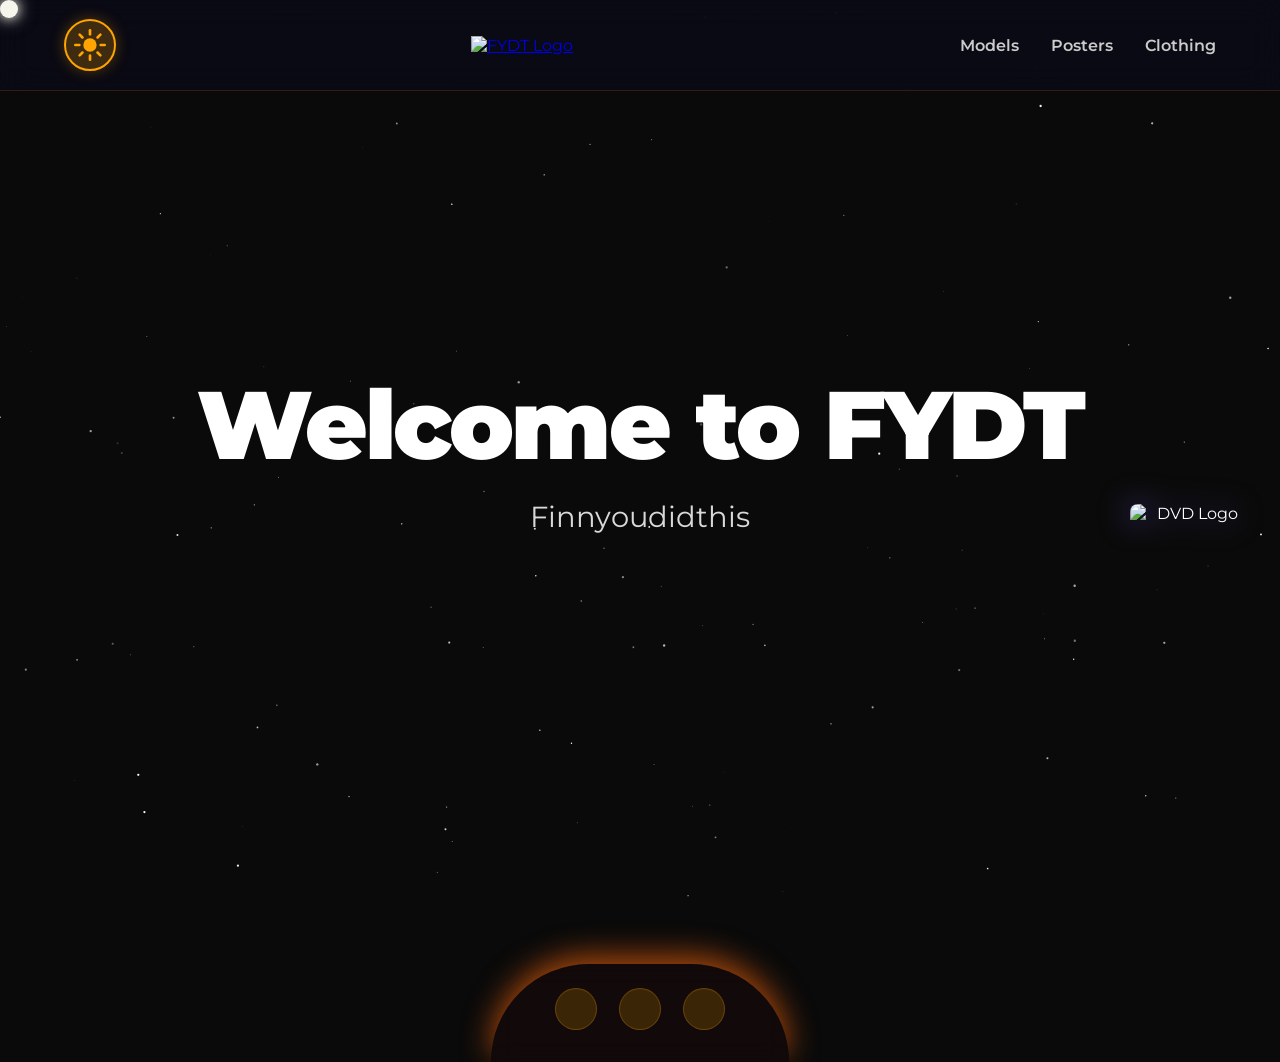
==== Index.html @ c2b7320d "Email added" ====
<!DOCTYPE html>
<html lang="en">
<head>
<meta charset="UTF-8">
<link rel="icon" type="image/png" href="images/FYDT/Favicon.png">
<meta name="viewport" content="width=device-width, initial-scale=1.0">
<title>FYDT Portfolio</title>
<link rel="stylesheet" href="style.css">
</head>
<body>

<!-- CUSTOM CURSOR -->
<div class="cursor"></div>
<div class="clouds">
  <div class="cloud"></div>
  <div class="cloud"></div>
  <div class="cloud"></div>
</div>

<!-- HEADER -->
<header>
  <!-- Mode toggle button (sun/moon SVG) - far left -->
  <div class="mode-toggle" id="modeToggle">
    <!-- Sun SVG (visible when in dark mode) -->
    <svg class="sun-icon" viewBox="0 0 24 24" xmlns="http://www.w3.org/2000/svg">
      <circle cx="12" cy="12" r="5"/>
      <g stroke="#ffa500" stroke-width="2" stroke-linecap="round">
        <line x1="12" y1="1" x2="12" y2="4"/>
        <line x1="12" y1="20" x2="12" y2="23"/>
        <line x1="4.22" y1="4.22" x2="6.34" y2="6.34"/>
        <line x1="17.66" y1="17.66" x2="19.78" y2="19.78"/>
        <line x1="1" y1="12" x2="4" y2="12"/>
        <line x1="20" y1="12" x2="23" y2="12"/>
        <line x1="4.22" y1="19.78" x2="6.34" y2="17.66"/>
        <line x1="17.66" y1="6.34" x2="19.78" y2="4.22"/>
      </g>
    </svg>

    <!-- Moon SVG (visible when in light mode) -->
    <svg class="moon-icon" viewBox="0 0 24 24" xmlns="http://www.w3.org/2000/svg">
      <path d="M21 12.79A9 9 0 1 1 11.21 3 7 7 0 0 0 21 12.79z"/>
    </svg>
  </div>

  <!-- Logo centered -->
  <div class="logo-container">
    <a href="Index.html"><img src="images/FYDT/LOGO.png" class="logo" alt="FYDT Logo"></a>
  </div>

  <nav>
    <a href="models.html">Models</a>
    <a href="posters.html">Posters</a>
    <a href="clothing.html">Clothing</a>
  </nav>

  <div class="hamburger" id="hamburger"><span></span><span></span><span></span></div>
</header>

<!-- HERO SECTION -->
<section class="hero">
  <video autoplay muted loop class="scene active">
    <source src="videos/scene1.mp4" type="video/mp4">
  </video>
  <video autoplay muted loop class="scene">
    <source src="videos/scene2.mp4" type="video/mp4">
  </video>
  <video autoplay muted loop class="scene">
    <source src="videos/scene3.mp4" type="video/mp4">
  </video>

  <canvas id="starCanvas"></canvas>
  <img src="images/FYDT/LOGOO.png" class="dvd-logo" alt="DVD Logo">

  <div class="hero-content">
    <h1 id="heroText">Welcome to FYDT</h1>
    <p id="heroSubtitle">Finnyoudidthis</p>
  </div>
</section>

<!-- FOOTER -->
<footer class="footer">
  <div class="socials">
    <a href="https://www.instagram.com/finnyoudidthis/?hl=en" target="_blank"><i class="ig"></i></a>
    <a href="https://www.tiktok.com/@finnyoudidthis?_r=1&_t=ZS-94pQW3Cpxp7" target="_blank"><i class="tiktok"></i></a>
    <a href="mailto:Fatherfinnn@Gmail.com"><i class="email"></i></a>
  </div>
</footer>

<!-- GLITCH TRANSITION -->
<div class="glitch-transition"></div>

<script src="script.js"></script>

<div class="lightbox" id="lightbox">
  <span class="close">&times;</span>
  <img class="lightbox-img" id="lightboxImg">

  <div class="nav prev">&#10094;</div>
  <div class="nav next">&#10095;</div>
</div>
</body>
</html>
---- style.css ----
/* =========================
  IMPORT FONTS
  Loads Permanent Marker (graffiti-style) and Montserrat (clean sans-serif)
========================= */
@import url('https://fonts.googleapis.com/css2?family=Permanent+Marker&family=Montserrat:wght@300;400;600;900&display=swap');

/* =========================
  RESET + BASE STYLES
  Removes default browser margins/padding and sets global styling
========================= */
* {
  /* Remove default spacing from all elements */
  margin: 0;
  padding: 0;
  /* Use border-box so padding/borders don't add to element size */
  box-sizing: border-box;
}

body {
  /* Dark background color (#0a0a0a = almost pure black) */
  background: #0a0a0a;
  /* Default text color = white */
  color: #fff;
  /* Primary font family with serif fallback */
  font-family: 'Montserrat', sans-serif;
  /* Hide default cursor (custom cursor added via JS) */
  cursor: none;
  /* Smooth transitions when switching between dark/light modes */
  transition: background 0.8s ease, color 0.8s ease;
  /* Prevent horizontal scrollbar from appearing */
  overflow-x: hidden;
  /* Needed for positioning pseudo-elements */
  position: relative;
}

/* Strong grain/noise texture overlay - adds gritty, film-like effect */
body::after {
  /* Required for pseudo-elements to display */
  content: '';
  /* Fixes overlay to viewport so it doesn't scroll */
  position: fixed;
  /* inset: 0 = top/right/bottom/left all 0 (covers entire screen) */
  inset: 0;
  /* SVG data-URI creates fractal noise pattern */
  background: url('data:image/svg+xml;utf8,<svg xmlns="http://www.w3.org/2000/svg" width="300" height="300"><filter id="n"><feTurbulence type="fractalNoise" baseFrequency="1.2" numOctaves="5" /><feColorMatrix type="matrix" values="0 0 0 0 0 0 0 0 0 0 0 0 0 0 0 0 0 0 0.12 0"/></filter><rect width="100%" height="100%" filter="url(%23n)"/></svg>') repeat;
  /* Prevents overlay from blocking clicks on interactive elements */
  pointer-events: none;
  /* 12% opacity so texture is subtle, not overwhelming */
  opacity: 0.12;
  /* Overlay blend mode creates natural grain effect */
  mix-blend-mode: overlay;
  /* Sits on top of everything except custom cursor */
  z-index: 9998;
}

/* Moving clouds - only visible in light mode, animated right to left */
.clouds {
  /* Fixed positioning covers entire viewport */
  position: fixed;
  /* inset: 0 = stretches to fill all edges */
  inset: 0;
  /* Allows elements beneath to be clickable */
  pointer-events: none;
  /* Below stars but above main content */
  z-index: -3;
  /* Hidden by default (dark mode) */
  display: none;
}

/* Show clouds only in light mode */
body.light .clouds {
  display: block;
}

/* Individual cloud styling */
.cloud {
  /* Positioned absolutely within .clouds container */
  position: absolute;
  /* Bright white with high opacity for visibility */
  background: rgba(255, 255, 255, 0.9);
  /* 50% border-radius creates circular shape */
  border-radius: 50%;
  /* Slightly transparent for ethereal effect */
  opacity: 0.75;
  /* Outer glow + inner highlight for 3D fluffy appearance */
  box-shadow: 
   0 0 40px rgba(255,255,255,0.6),        /* soft outer glow */
   inset 0 0 20px rgba(255,255,255,0.4);  /* bright inner highlight */
  /* Animates from right to left infinitely */
  animation: driftRightToLeft linear infinite;
}

/* Pseudo-elements create fluffy, multi-bubble cloud shape */
.cloud::before,
.cloud::after {
  /* Required for pseudo-elements to render */
  content: '';
  /* Positioned relative to parent cloud */
  position: absolute;
  /* Inherits parent's white background */
  background: inherit;
  /* Creates bubble shapes */
  border-radius: 50%;
}

/* Cloud 1 - large, positioned at 10% from top */
.cloud:nth-child(1) {
  width: 260px;
  height: 100px;
  top: 10%;
  /* Starts off-screen to the right */
  right: -300px;
  /* Takes 160 seconds to drift across screen */
  animation-duration: 160s;
}
/* Bubble 1a - creates bumpy left edge */
.cloud:nth-child(1)::before {
  width: 180px;
  height: 80px;
  top: -30px; /* overlaps main cloud */
  left: 40px;
}
/* Bubble 1b - creates bumpy right edge */
.cloud:nth-child(1)::after {
  width: 140px;
  height: 70px;
  top: -20px;
  right: 50px;
}

/* Cloud 2 - largest, positioned at 25% from top */
.cloud:nth-child(2) {
  width: 320px;
  height: 120px;
  top: 25%;
  right: -380px;
  /* 200 second animation */
  animation-duration: 200s;
  /* Starts 50 seconds into animation for staggered effect */
  animation-delay: -50s;
}
/* Bubble 2a */
.cloud:nth-child(2)::before {
  width: 220px;
  height: 90px;
  top: -40px;
  left: 60px;
}
/* Bubble 2b */
.cloud:nth-child(2)::after {
  width: 160px;
  height: 80px;
  top: -25px;
  right: 70px;
}

/* Cloud 3 - smallest, positioned at 42% from top */
.cloud:nth-child(3) {
  width: 220px;
  height: 90px;
  top: 42%;
  right: -280px;
  /* 240 second animation - slowest drift */
  animation-duration: 240s;
  /* Starts 100 seconds in for varied timing */
  animation-delay: -100s;
}
/* Bubble 3a */
.cloud:nth-child(3)::before {
  width: 150px;
  height: 70px;
  top: -30px;
  left: 50px;
}
/* Bubble 3b */
.cloud:nth-child(3)::after {
  width: 120px;
  height: 60px;
  top: -20px;
  right: 40px;
}

/* Animation: clouds drift from right edge to off-screen left */
@keyframes driftRightToLeft {
  /* Starting position - at natural right position */
  0%   { transform: translateX(0); }
  /* Ending position - moved far left (100vw + buffer) */
  100% { transform: translateX(calc(-100vw - 400px)); }
}

/* =========================
  HEADER LAYOUT
  Fixed top bar with toggle (left), logo (center), nav (right)
========================= */
header {
  /* Stays at top when scrolling */
  position: fixed;
  /* Spans full viewport width */
  width: 100%;
  /* Padding: 1.2rem vertical, 5% horizontal of screen */
  padding: 1.2rem 5%;
  /* Flexbox for alignment */
  display: flex;
  /* Spreads children to far edges (toggle left, logo center, nav right) */
  justify-content: space-between;
  /* Vertically centers all items */
  align-items: center;
  /* Semi-transparent dark background */
  background: rgba(10, 10, 30, 0.5);
  /* Blur effect for frosted glass appearance */
  backdrop-filter: blur(16px);
  /* Subtle orange border at bottom */
  border-bottom: 1px solid rgba(255, 165, 0, 0.15);
  /* Above all page content */
  z-index: 1000;
}

/* SVG Sun/Moon Toggle Button - positioned far left */
.mode-toggle {
  /* Square container for circular button */
  width: 52px;
  height: 52px;
  /* Creates perfect circle */
  border-radius: 50%;
  /* Semi-transparent orange background */
  background: rgba(255, 165, 0, 0.22);
  /* Orange border around button */
  border: 2px solid #ffa500;
  /* Pointer cursor indicates clickability */
  cursor: pointer;
  /* Required for absolute positioning of SVG inside */
  position: relative;
  /* Hides SVG overflow when rotating */
  overflow: hidden;
  /* Smooth animation for all property changes */
  transition: all 0.5s ease;
  /* order: -1 places button first (far left) */
  order: -1;
  /* Glowing shadow effect */
  box-shadow: 0 0 15px rgba(255,165,0,0.3);
}

/* Hover state - enlarge and increase glow */
.mode-toggle:hover {
  /* 110% size */
  transform: scale(1.1);
  /* Brighter glow */
  box-shadow: 0 0 25px rgba(255,165,0,0.5);
}

/* SVG icon positioning inside toggle button */
.mode-toggle svg {
  /* Icon size */
  width: 32px;
  height: 32px;
  /* Positioned absolutely over button */
  position: absolute;
  /* Center on button */
  top: 50%;
  left: 50%;
  /* translate to actual center (not top-left) */
  transform: translate(-50%, -50%);
  /* Smooth fade and rotation transitions */
  transition: opacity 0.6s ease, transform 0.6s cubic-bezier(0.68, -0.55, 0.265, 1.55);
}

/* Sun icon - visible in dark mode (default) */
.sun-icon {
  /* Fully visible */
  opacity: 1;
  /* Orange color */
  fill: #ffa500;
}
/* Sun hidden in light mode (fade out + rotate + shrink) */
body.light .sun-icon {
  opacity: 0;
  transform: translate(-50%, -50%) rotate(180deg) scale(0.7);
}

/* Moon icon - hidden in dark mode */
.moon-icon {
  /* Fully hidden by default */
  opacity: 0;
  /* Dark color for light mode background */
  fill: #111;
}
/* Moon visible in light mode (fade in, no rotation, normal size) */
body.light .moon-icon {
  opacity: 1;
  transform: translate(-50%, -50%) rotate(0deg) scale(1);
}

/* Logo sizing */
header img.logo {
  /* Logo height respects aspect ratio */
  height: 40px;
  /* Width adjusts automatically */
  width: auto;
  /* No filter applied (can add grayscale etc. if needed) */
  filter: none;
}

/* Navigation menu layout */
nav {
  /* Horizontal layout for links */
  display: flex;
  /* Vertically center nav items */
  align-items: center;
}

/* Individual navigation links */
nav a {
  /* Space between nav items (2rem = 32px) */
  margin-left: 2rem;
  /* Remove underline from links */
  text-decoration: none;
  /* Light gray color */
  color: #ccc;
  /* Bolder text weight */
  font-weight: 600;
  /* 1rem = 16px */
  font-size: 1rem;
  /* Used for potential hover underline effect (currently unused) */
  position: relative;
}

/* Hamburger menu (hidden on desktop, shown on mobile) */
.hamburger {
  /* Hidden by default */
  display: none;
  /* Stack lines vertically */
  flex-direction: column;
  /* Space between burger lines */
  gap: 5px;
  /* Pointer cursor shows it's clickable */
  cursor: pointer;
}

/* Individual burger lines */
.hamburger span {
  /* Width of hamburger line */
  width: 30px;
  /* Height/thickness of burger line */
  height: 4px;
  /* White color */
  background: #fff;
  /* Slightly rounded line ends */
  border-radius: 2px;
}

/* =========================
  HERO SECTION
  Full-screen video background with centered text
========================= */
.hero {
  /* Enable positioning context for absolute children */
  position: relative;
  /* Full viewport height */
  height: 100vh;
  /* Center content vertically and horizontally */
  display: flex;
  flex-direction: column;
  justify-content: center;
  align-items: center;
  /* Center-align text */
  text-align: center;
  /* Hide content that extends beyond hero */
  overflow: hidden;
}

/* Background video styling */
.hero video.scene {
  /* Positioned behind text */
  position: absolute;
  /* inset: 0 covers full hero area */
  inset: 0;
  /* Video fills container */
  width: 100%;
  height: 100%;
  /* Cover entire area, may crop video */
  object-fit: cover;
  /* Start invisible, fade in when active */
  opacity: 0;
  /* Smooth fade transition (1.5 seconds) */
  transition: opacity 1.5s ease-in-out;
  /* Behind all text content */
  z-index: -2;
}

/* Active video class - make visible */
.hero video.scene.active {
  /* Fully visible */
  opacity: 1;
}

/* Hero title text */
#heroText {
  /* Responsive size: min 3rem, preferred 8vw, max 6rem */
  font-size: clamp(3rem, 8vw, 6rem);
  /* Extra bold for impact */
  font-weight: 900;
  /* Tighter letter spacing */
  letter-spacing: -0.03em;
  /* White text */
  color: #fff;
}

/* Hero subtitle text */
#heroSubtitle {
  /* Space above subtitle */
  margin-top: 1rem;
  /* Responsive size: min 1.2rem, preferred 3.5vw, max 1.8rem */
  font-size: clamp(1.2rem, 3.5vw, 1.8rem);
  /* Slightly transparent white */
  color: rgba(255, 255, 255, 0.85);
}

/* DVD/Bouncing Logo */
.dvd-logo {
  /* Positioned over video */
  position: absolute;
  /* Above video, below text */
  z-index: 8;
  /* Doesn't interfere with clicks */
  pointer-events: none;
  /* Slightly rounded corners */
  border-radius: 8px;
  /* Logo dimensions */
  width: 120px;
  height: 60px;
  /* Glowing orange shadow */
  filter: drop-shadow(0 0 15px #ffa500);
  /* Smooth glow transitions */
  transition: filter 0.4s ease;
}

/* Star field canvas (animated background) */
#starCanvas {
  /* Fixed to viewport */
  position: fixed;
  /* Covers entire screen */
  inset: 0;
  /* Behind all content */
  z-index: -1;
  /* Doesn't block clicks */
  pointer-events: none;
}

/* =========================
  CATEGORY GRID - Card-based layout
  Multiple cards in responsive grid, hover effects
========================= */
.grid {
  /* CSS Grid for responsive layout */
  display: grid;
  /* Auto-fill columns: each 280px+ minimum, fills available space */
  grid-template-columns: repeat(auto-fill, minmax(280px, 1fr));
  /* Space between cards */
  gap: 1.8rem;
  /* Padding around grid: 100px top (below header), 5% sides, 80px bottom */
  padding: 100px 5% 80px;
  /* Prevent grid from exceeding 1600px width */
  max-width: 1600px;
  /* Center grid on page */
  margin: 0 auto;
}

/* Individual card styling */
.card {
  /* Enable absolute positioning for content overlay */
  position: relative;
  /* Hide content that extends beyond card */
  overflow: hidden;
  /* Round corners (28px = significant curve) */
  border-radius: 28px;
  /* Semi-transparent white background */
  background: rgba(255, 255, 255, 0.05);
  /* Frosted glass effect */
  backdrop-filter: blur(12px);
  /* Subtle orange border */
  border: 1px solid rgba(255, 165, 0, 0.18);
  /* Smooth animation on hover */
  transition: all 0.4s ease;
  /* CRITICAL: Forces perfect square (1:1 aspect ratio) */
  aspect-ratio: 1 / 1;
  /* Fill grid cell width */
  width: 100%;
  /* Height auto-adjusts to maintain square */
  height: auto;
  /* Shadow for depth */
  box-shadow: 0 8px 25px rgba(0,0,0,0.4);
}

/* Card hover state - enlarge and add glow */
.card:hover {
  /* 105% size + 1 degree rotation for subtle tilt */
  transform: scale(1.05) rotate(1deg);
  /* More intense shadow + orange glow */
  box-shadow: 0 15px 40px rgba(0,0,0,0.5), 0 0 30px rgba(255,165,0,0.25);
}

/* Card background image */
.variant-img {
  /* Cover entire card */
  position: absolute;
  inset: 0;
  /* Fill card dimensions */
  width: 100%;
  height: 100%;
  /* Fill card without distortion */
  object-fit: cover;
  /* Smooth fade transition (for variant changes) */
  transition: opacity 0.5s ease;
}

/* Card title label */
.card .name {
  /* Positioned at bottom center */
  position: absolute;
  bottom: 1rem;
  left: 50%;
  /* Center label horizontally */
  transform: translateX(-50%);
  /* Text size */
  font-size: 1.3rem;
  /* Semi-transparent dark background for text readability */
  background: rgba(0,0,0,0.65);
  /* Blur background behind text */
  backdrop-filter: blur(10px);
  /* Internal spacing */
  padding: 0.4rem 1.2rem;
  /* Pill-shaped (fully rounded) */
  border-radius: 50px;
  /* Orange text */
  color: #ffa500;
  /* Above image */
  z-index: 10;
  /* Graffiti/street-art font for character */
  font-family: 'Permanent Marker', cursive;
}

/* =========================
  FOOTER - Floating pill-shaped container
========================= */
.footer {
  /* Internal spacing */
  padding: 1.5rem 5% 2rem;
  /* Semi-transparent dark background */
  background: rgba(30, 10, 10, 0.4);
  /* Subtle blur effect */
  backdrop-filter: blur(12px);
  /* Rounded top like pill/capsule shape (bottom corners sharp) */
  border-radius: 999px 999px 0 0;
  /* Space above footer */
  margin: 4rem auto 0;
  /* Only as wide as content needs */
  width: fit-content;
  /* Minimum width for small screens */
  min-width: 220px;
  /* Don't exceed 90% of screen width */
  max-width: 90%;
  /* Shadow for floating effect */
  box-shadow: 0 -8px 30px rgba(222, 92, 12, 0.759);
  /* Enable positioning context */
  position: relative;
  /* Above main content */
  z-index: 2;
}

/* Social links container */
.socials {
  /* Horizontal layout */
  display: flex;
  /* Center icons */
  justify-content: center;
  /* Space between social buttons */
  gap: 1.4rem;
  /* Reset margin */
  margin: 0;
}

/* Individual social link buttons */
.socials a {
  /* Square dimensions */
  width: 42px;
  height: 42px;
  /* Semi-transparent orange background */
  background: rgba(255,165,0,0.18);
  /* Circular buttons */
  border-radius: 50%;
  /* Subtle orange border */
  border: 1px solid rgba(255,165,0,0.25);
  /* Smooth color and scale transitions */
  transition: all 0.3s ease;
  /* Center icon inside button */
  display: flex;
  align-items: center;
  justify-content: center;
}

/* Social button hover - enlarge and brighten */
.socials a:hover {
  /* 120% size */
  transform: scale(1.2);
  /* Brighter orange background */
  background: rgba(255,165,0,0.5);
}

/* Social media icon styling (Instagram, TikTok, Email) */
.ig, .tiktok, .email {
  /* Icon dimensions */
  width: 28px;
  height: 28px;
  /* Fallback color if SVG mask fails to load */
  background-color: #ffa500;
  /* Use SVG as mask/stencil (need mask-image property) */
  mask-size: contain;
  mask-repeat: no-repeat;
  mask-position: center;
  /* Webkit prefix for Safari/Chrome */
  -webkit-mask-size: contain;
  -webkit-mask-repeat: no-repeat;
  -webkit-mask-position: center;
  /* Smooth color transition on hover */
  transition: background-color 0.3s;
}

/* Social icons change to white on hover */
.socials a:hover .ig,
.socials a:hover .tiktok,
.socials a:hover .email {
  background-color: #fff;
}

/* Instagram icon - loaded from CDN */
.ig {
  /* SVG mask from simple-icons library */
  mask-image: url('https://cdn.jsdelivr.net/npm/simple-icons@v11/icons/instagram.svg');
  -webkit-mask-image: url('https://cdn.jsdelivr.net/npm/simple-icons@v11/icons/instagram.svg');
}

/* TikTok icon - loaded from CDN */
.tiktok {
  mask-image: url('https://cdn.jsdelivr.net/npm/simple-icons@v11/icons/tiktok.svg');
  -webkit-mask-image: url('https://cdn.jsdelivr.net/npm/simple-icons@v11/icons/tiktok.svg');
}

/* Gmail icon - loaded from CDN */
.email {
  mask-image: url('https://cdn.jsdelivr.net/npm/simple-icons@v11/icons/gmail.svg');
  -webkit-mask-image: url('https://cdn.jsdelivr.net/npm/simple-icons@v11/icons/gmail.svg');
}

/* =========================
  CUSTOM CURSOR - Glowing circular cursor
========================= */
.cursor {
  /* Fixed to mouse position (JS controlled) */
  position: fixed;
  /* Circular cursor dimensions */
  width: 18px;
  height: 18px;
  /* Perfect circle */
  border-radius: 50%;
  /* Doesn't interfere with clicks */
  pointer-events: none;
  /* Inverts colors of content behind cursor */
  mix-blend-mode: difference;
  /* Above all other content */
  z-index: 9999;
  /* Smooth animations: position, color, glow */
  transition: transform 0.1s linear, background 0.4s, box-shadow 0.4s;
}

/* Cursor in dark mode - white glow */
body:not(.light) .cursor {
  /* White background */
  background: #fff;
  /* White outer glow + secondary glow */
  box-shadow: 0 0 12px #fff, 0 0 20px rgba(255,255,255,0.6);
}

/* Cursor in light mode - orange glow */
body.light .cursor {
  /* Orange background */
  background: #ffa500;
  /* Orange outer glow + secondary glow */
  box-shadow: 0 0 15px #ffa500, 0 0 25px rgba(255,165,0,0.7);
}

/* =========================
  LIGHT MODE THEME
  Overrides for bright/daytime aesthetic
========================= */
body.light {
  /* Gradient background: sky blue to light cyan */
  background: linear-gradient(135deg, #87CEEB 0%, #E0F7FA 100%);
  /* Dark text for contrast on light background */
  color: #111;
}

/* Light mode overrides for header, cards, footer */
body.light header,
body.light .card,
body.light .footer {
  /* Brighter semi-transparent white background */
  background: rgba(255, 255, 255, 0.25);
  /* Light blue border (matches sky theme) */
  border-color: rgba(135,206,235,0.3);
}

/* ================= MOBILE NAV FIX ================= */

#mainNav {
  display: flex;
}

/* MOBILE */
@media (max-width: 768px) {

  #mainNav {
    position: absolute;
    top: 80px;
    left: 0;
    width: 100%;

    flex-direction: column;
    align-items: center;

    background: rgba(0,0,0,0.95);
    backdrop-filter: blur(10px);

    max-height: 0;
    overflow: hidden;

    transition: max-height 0.4s ease;
  }

  #mainNav a {
    padding: 1rem;
    width: 100%;
    text-align: center;
    font-size: 1.2rem;
  }

  #mainNav.active {
    max-height: 300px;
  }

  .hamburger {
    display: flex;
  }
}
/* ================= LIGHTBOX ================= */

.lightbox {
  position: fixed;
  inset: 0;
  background: rgba(0,0,0,0.95);
  display: flex;
  justify-content: center;
  align-items: center;
  opacity: 0;
  visibility: hidden;
  transition: opacity 0.4s ease;
  z-index: 9999;
}

.lightbox.active {
  opacity: 1;
  visibility: visible;
}

.lightbox-img {
  max-width: 90%;
  max-height: 85%;
  border-radius: 12px;
  box-shadow: 0 0 40px rgba(0,0,0,0.8);
}

/* CLOSE BUTTON */
.lightbox .close {
  position: absolute;
  top: 20px;
  right: 30px;
  font-size: 40px;
  color: white;
  cursor: pointer;
}

/* NAVIGATION */
.lightbox .nav {
  position: absolute;
  top: 50%;
  transform: translateY(-50%);
  font-size: 50px;
  color: white;
  cursor: pointer;
  padding: 20px;
  user-select: none;
}

.lightbox .prev { left: 20px; }
.lightbox .next { right: 20px; }

.lightbox .nav:hover,
.lightbox .close:hover {
  color: #ffa500;
}
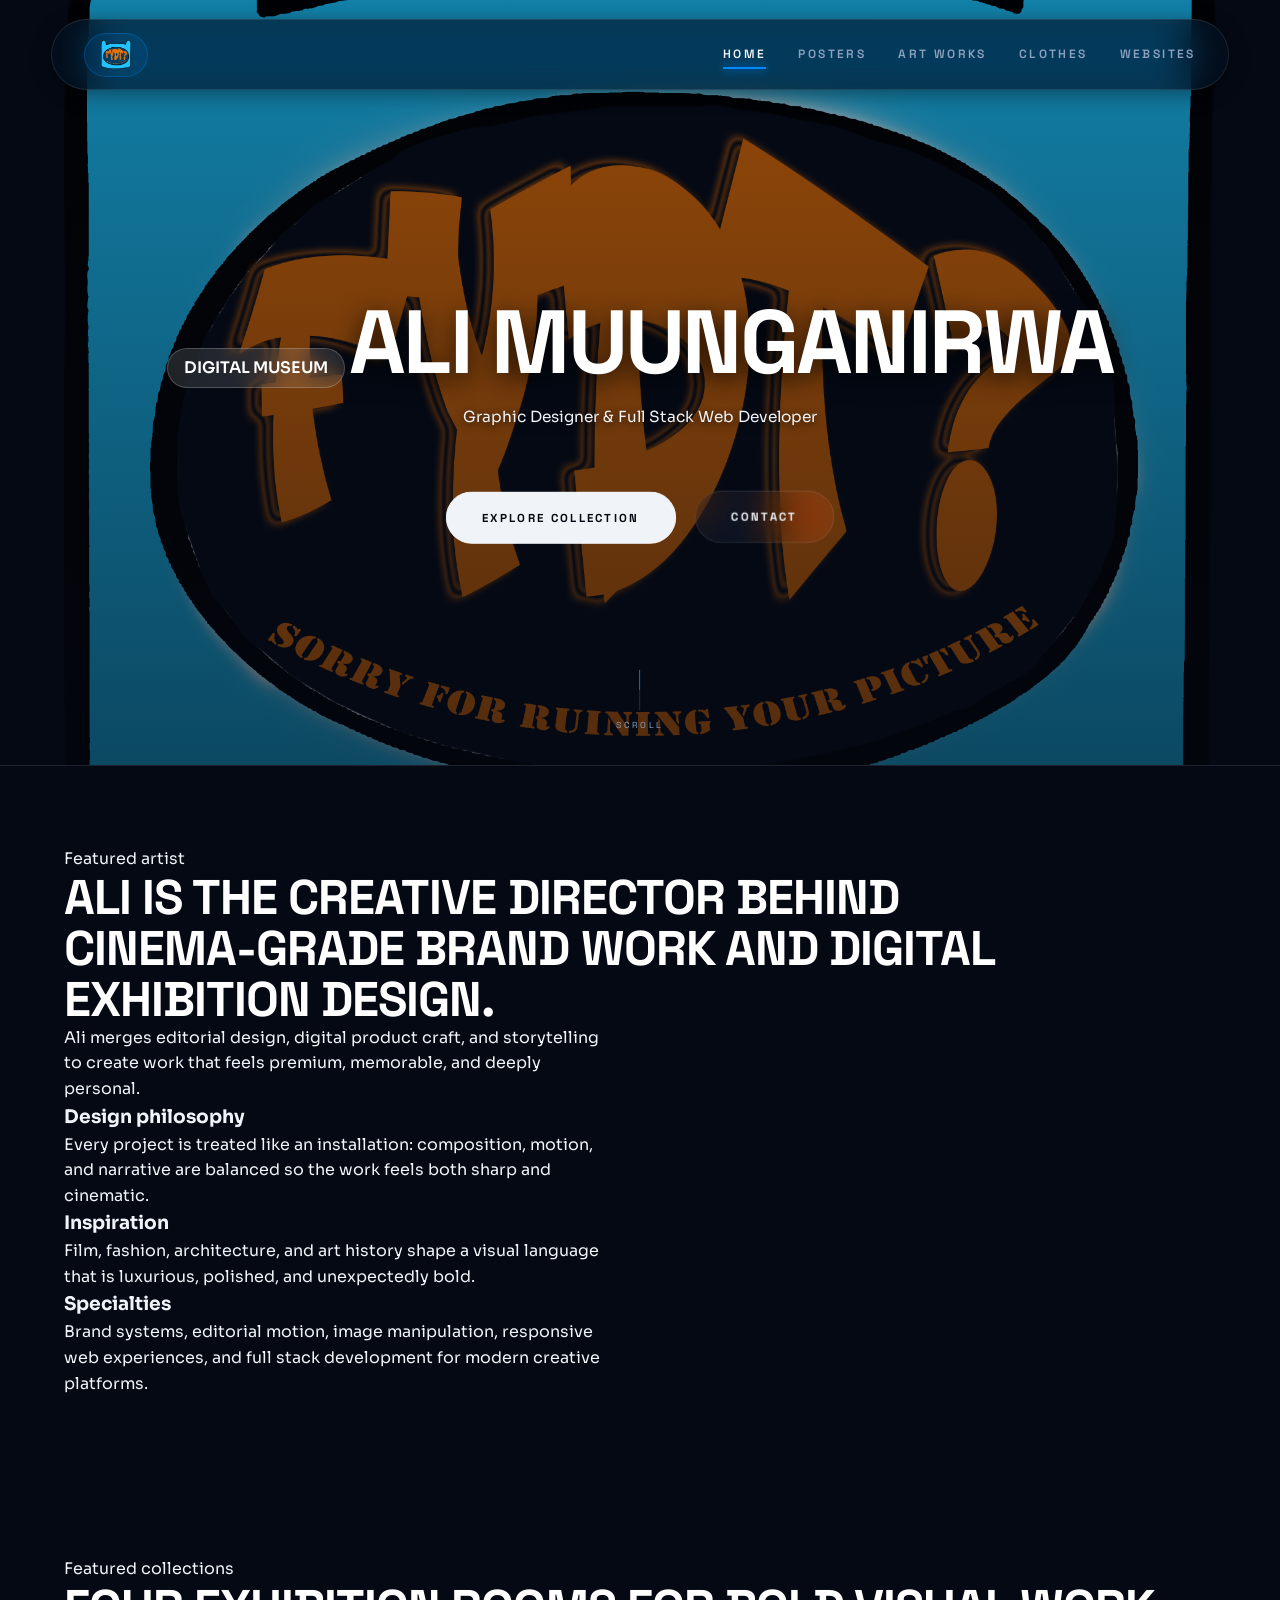
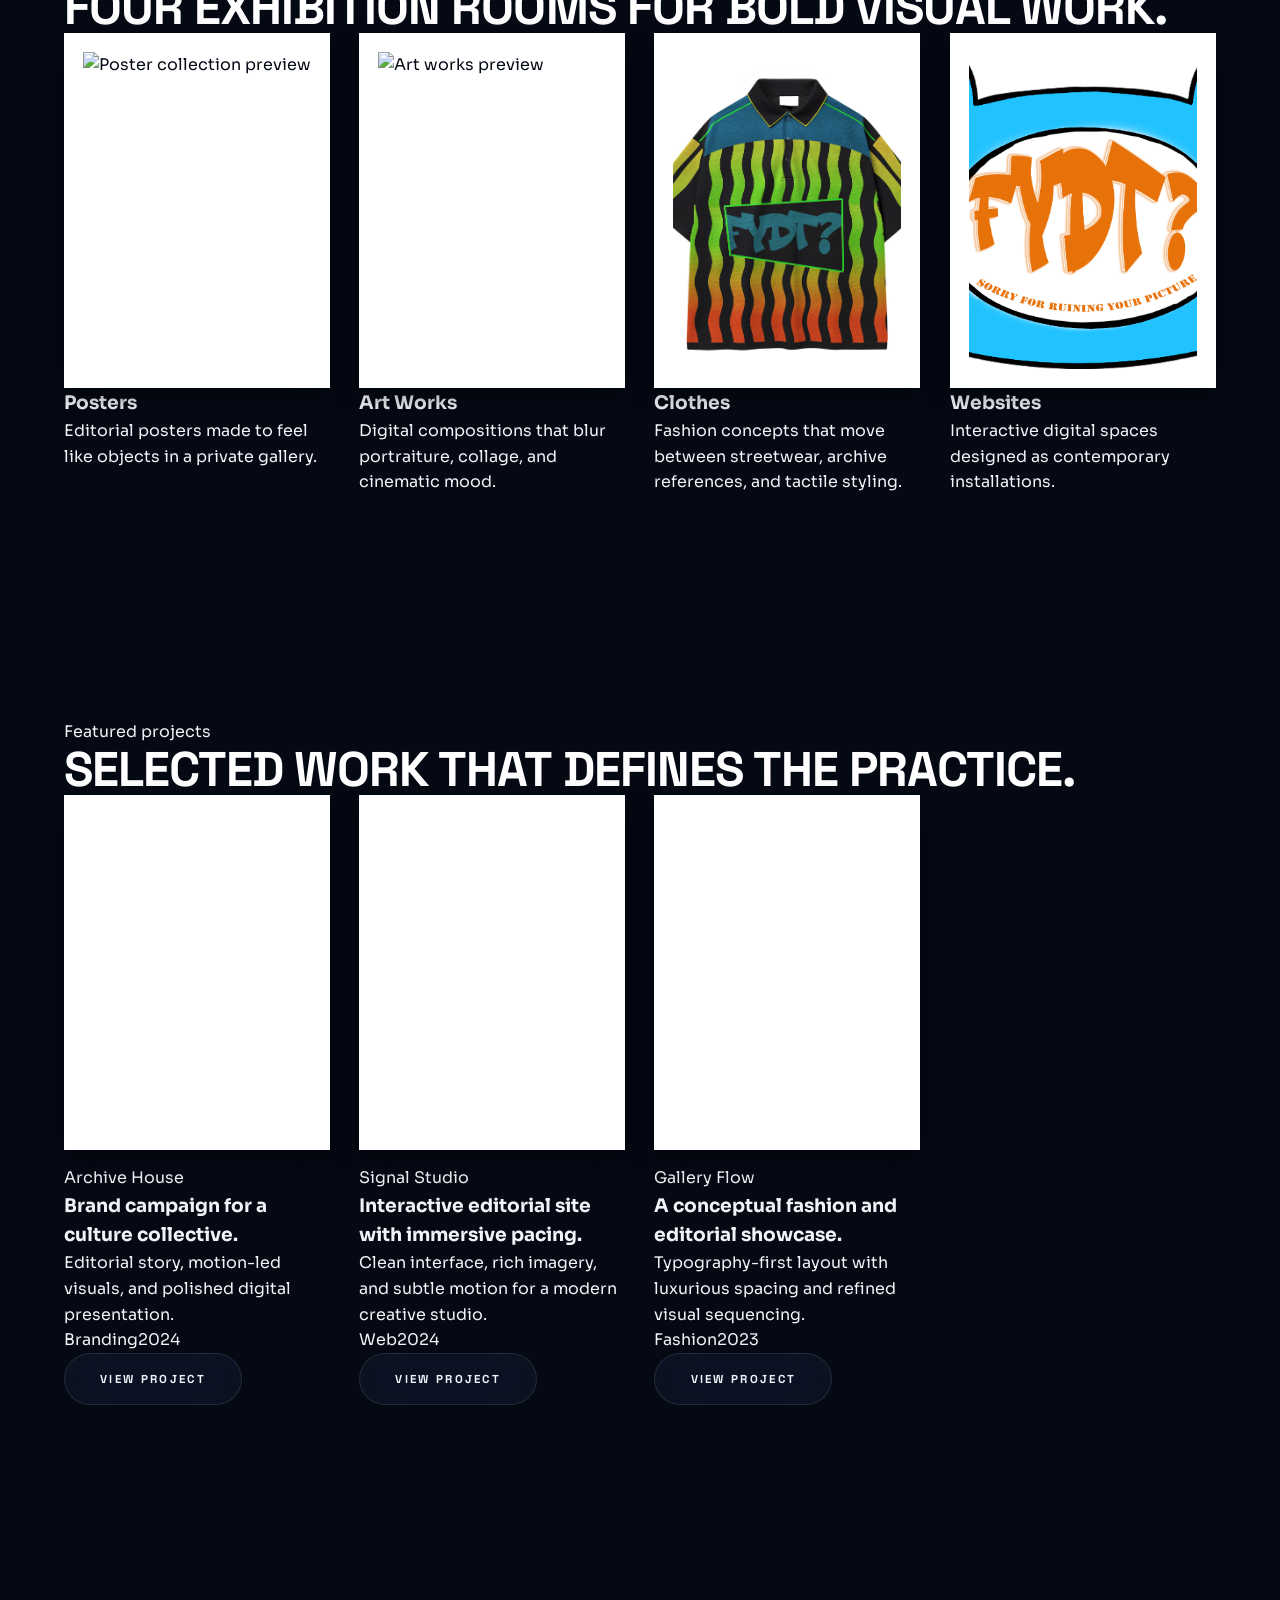
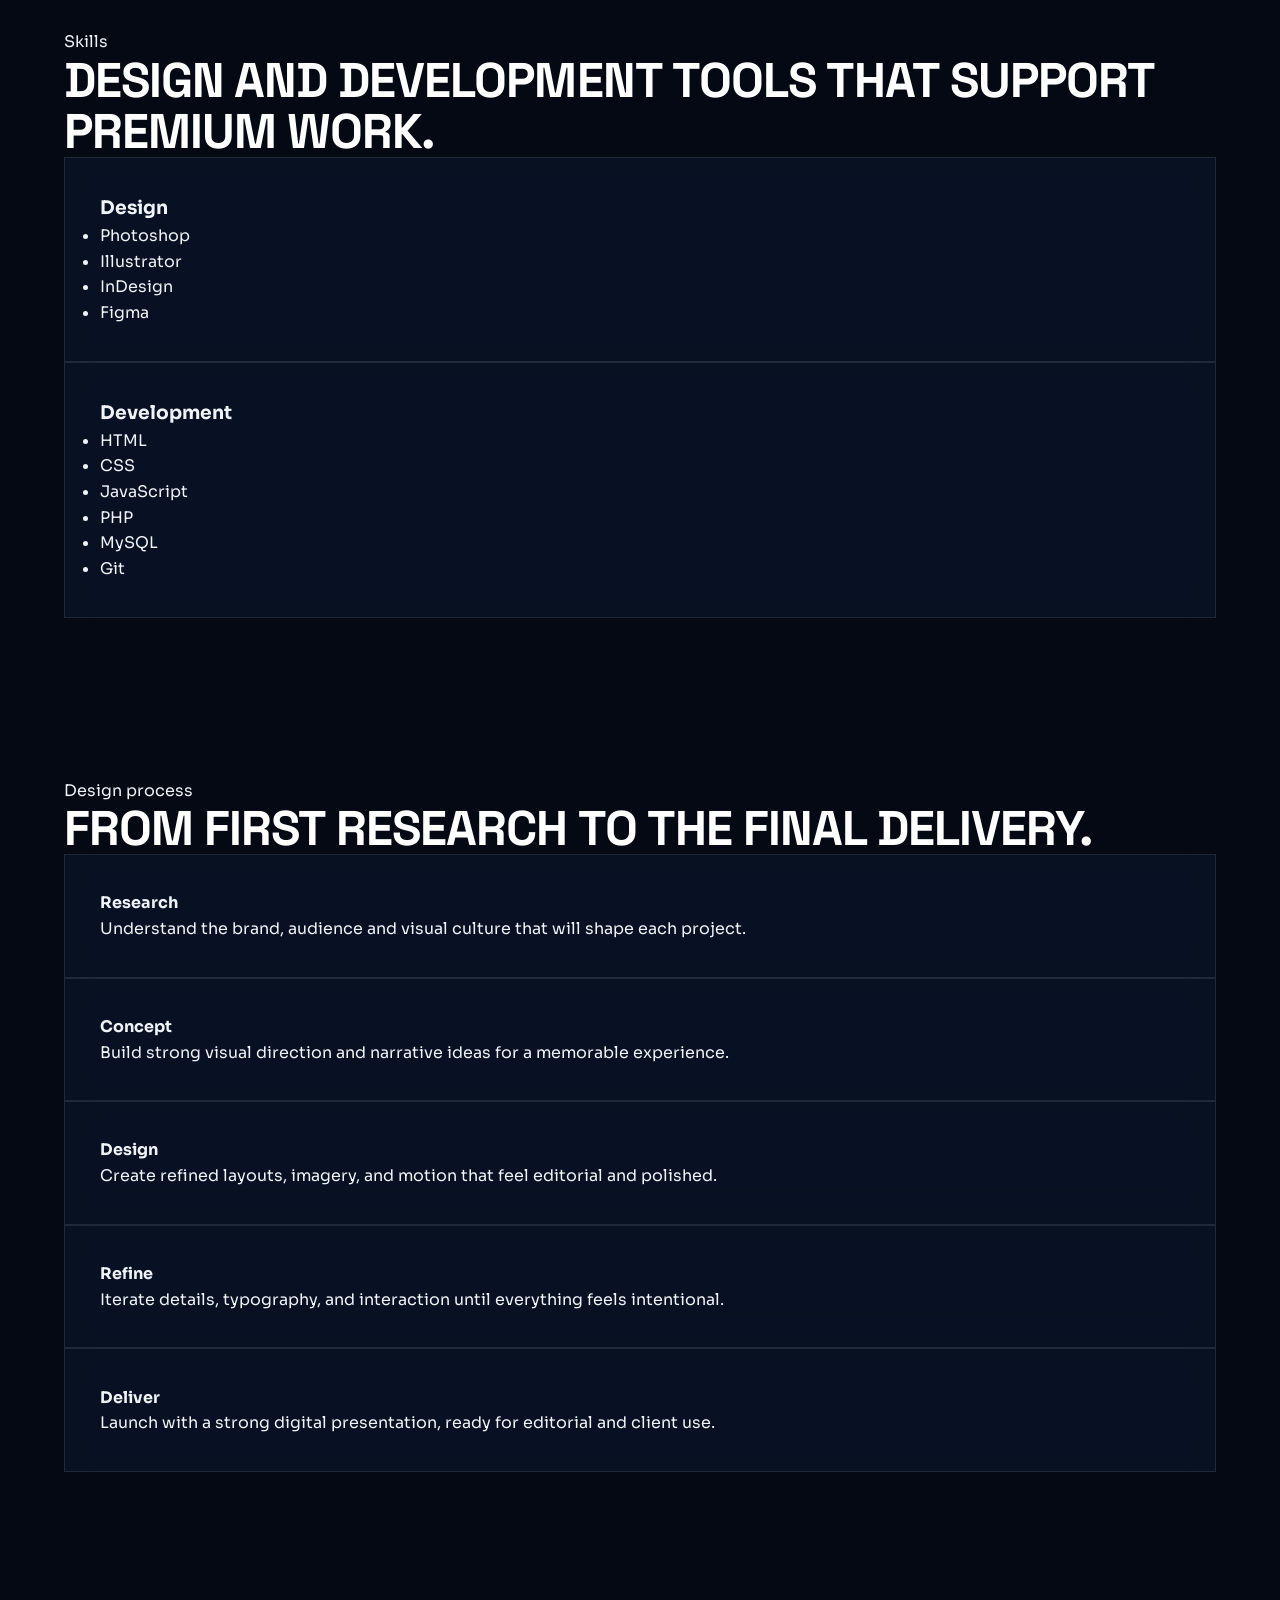
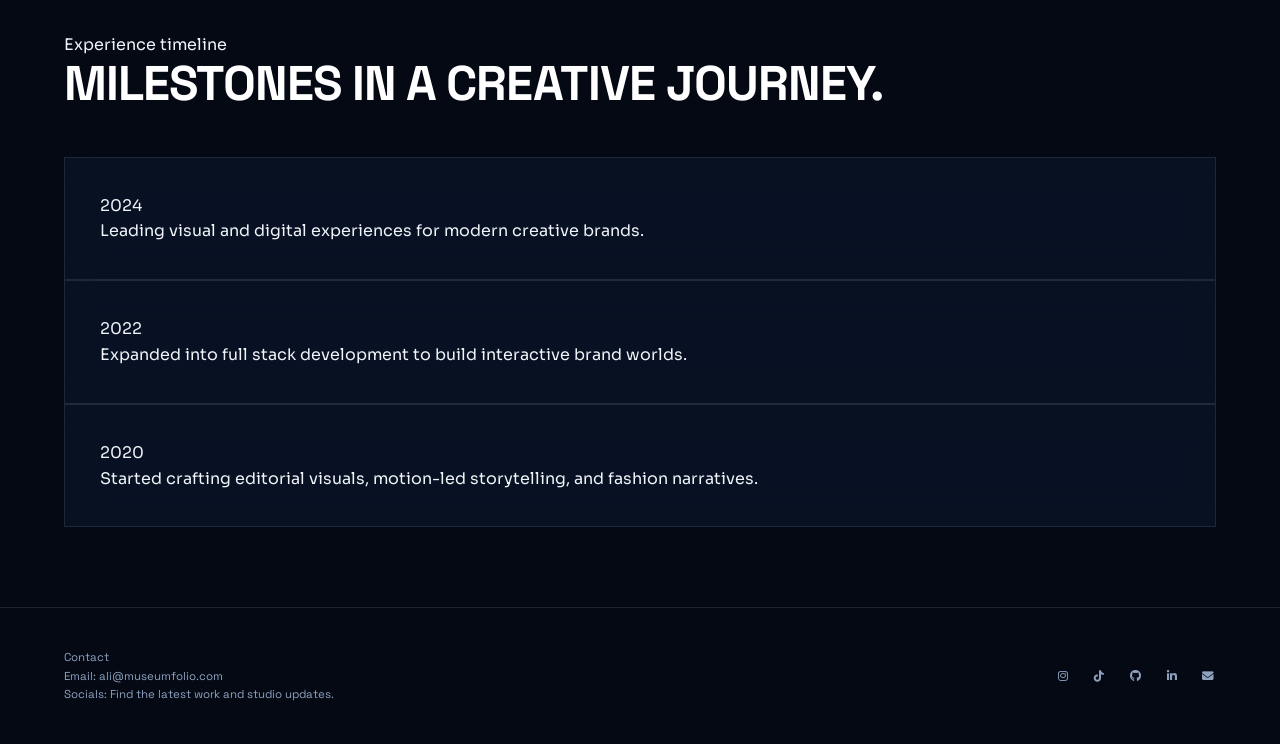
==== commit e3fe27bb: "New update" ====
--- a/Index.html
+++ b/Index.html
@@ -1,102 +1,329 @@
 <!DOCTYPE html>
+<!--
+  File: Index.html
+  Purpose: Homepage — hero video, featured galleries, and overview.
+  Notes: Uses `style.css` and `script.js` for site-wide layout and interactions.
+  Last modified: 2026-07-24
+-->
 <html lang="en">
 <head>
-<meta charset="UTF-8">
-<link rel="icon" type="image/png" href="images/FYDT/Favicon.png">
-<meta name="viewport" content="width=device-width, initial-scale=1.0">
-<title>FYDT Portfolio</title>
-<link rel="stylesheet" href="style.css">
+  <meta charset="UTF-8">
+  <meta name="viewport" content="width=device-width, initial-scale=1.0">
+  <meta name="description" content="Ali Muunganirwa is a graphic designer and full stack web developer creating cinematic, museum-inspired digital experiences.">
+  <title>Ali Muunganirwa | Digital Museum</title>
+  <link rel="icon" type="image/png" href="Images/FYDT/Favicon.png">
+  <link rel="preconnect" href="https://fonts.googleapis.com">
+  <link rel="preconnect" href="https://fonts.gstatic.com" crossorigin>
+  <link href="https://fonts.googleapis.com/css2?family=Space+Grotesk:wght@400;500;700&family=Sora:wght@400;500;600;700&display=swap" rel="stylesheet">
+  <link rel="stylesheet" href="https://cdnjs.cloudflare.com/ajax/libs/font-awesome/6.5.2/css/all.min.css">
+  <link rel="stylesheet" href="style.css">
 </head>
-<body>
-
-<!-- CUSTOM CURSOR -->
-<div class="cursor"></div>
-<div class="clouds">
-  <div class="cloud"></div>
-  <div class="cloud"></div>
-  <div class="cloud"></div>
-</div>
-
-<!-- HEADER -->
-<header>
-  <!-- Mode toggle button (sun/moon SVG) - far left -->
-  <div class="mode-toggle" id="modeToggle">
-    <!-- Sun SVG (visible when in dark mode) -->
-    <svg class="sun-icon" viewBox="0 0 24 24" xmlns="http://www.w3.org/2000/svg">
-      <circle cx="12" cy="12" r="5"/>
-      <g stroke="#ffa500" stroke-width="2" stroke-linecap="round">
-        <line x1="12" y1="1" x2="12" y2="4"/>
-        <line x1="12" y1="20" x2="12" y2="23"/>
-        <line x1="4.22" y1="4.22" x2="6.34" y2="6.34"/>
-        <line x1="17.66" y1="17.66" x2="19.78" y2="19.78"/>
-        <line x1="1" y1="12" x2="4" y2="12"/>
-        <line x1="20" y1="12" x2="23" y2="12"/>
-        <line x1="4.22" y1="19.78" x2="6.34" y2="17.66"/>
-        <line x1="17.66" y1="6.34" x2="19.78" y2="4.22"/>
-      </g>
-    </svg>
-
-    <!-- Moon SVG (visible when in light mode) -->
-    <svg class="moon-icon" viewBox="0 0 24 24" xmlns="http://www.w3.org/2000/svg">
-      <path d="M21 12.79A9 9 0 1 1 11.21 3 7 7 0 0 0 21 12.79z"/>
-    </svg>
+<body class="page-home" data-page="home">
+  <!-- ==========================================================================
+       LOADING SCREEN
+       ========================================================================== -->
+  <div class="loading-screen" aria-hidden="true">
+    <div class="loading-dots" aria-hidden="true">
+      <span></span>
+      <span></span>
+      <span></span>
+    </div>
+    <p>Preparing the exhibition</p>
   </div>
 
-  <!-- Logo centered -->
-  <div class="logo-container">
-    <a href="Index.html"><img src="images/FYDT/LOGO.png" class="logo" alt="FYDT Logo"></a>
+  <!-- ==========================================================================
+       SITE NAVIGATION HEADER
+       ========================================================================== -->
+  <header class="site-header">
+    <a class="brand" href="Index.html" data-nav="home">
+      <span class="nav-logo"><img src="Images/FYDT/Favicon.png" alt="Ali Muunganirwa logo"></span>
+    </a>
+    <button class="menu-toggle" type="button" aria-label="Toggle menu">
+      <span></span><span></span>
+    </button>
+    <nav class="site-nav" aria-label="Primary navigation">
+      <a href="Index.html" data-nav="home" class="active">Home</a>
+      <a href="posters.html" data-nav="posters">Posters</a>
+      <a href="Artworks.html" data-nav="art">Art Works</a>
+      <a href="clothing.html" data-nav="clothes">Clothes</a>
+      <a href="website.html" data-nav="websites">Websites</a>
+    </nav>
+  </header>
+
+  <main id="main-content">
+    <!-- ==========================================================================
+         HERO SECTION
+         ========================================================================== -->
+    <section class="hero-section">
+      <div class="hero-stage">
+        <video class="hero-background-video" muted autoplay loop playsinline preload="metadata" poster="Images/FYDT/Favicon.png" aria-hidden="true">
+          <source src="Images/Hero/Index.mp4" type="video/mp4">
+          Your browser does not support video playback.
+        </video>
+        <div class="hero-overlay"></div>
+        
+        <div class="hero-copy">
+          <p class="eyebrow">Digital Museum</p>
+          <h1>Ali Muunganirwa</h1>
+          
+          <div class="hero-text-rotator" aria-live="polite">
+            <span class="rotate-text active">Graphic Designer & Full Stack Web Developer</span>
+            <span class="rotate-text">Designing experiences that tell stories.</span>
+            <span class="rotate-text">Brand systems, editorial motion & web design.</span>
+            <span class="rotate-text">Creating cinematic digital installations.</span>
+          </div>
+
+          <div class="hero-actions">
+            <a class="btn btn-dark" href="#collections">Explore Collection</a>
+            <a class="btn btn-secondary" href="#contact">Contact</a>
+          </div>
+        </div>
+
+        <a class="scroll-indicator" href="#about" aria-label="Scroll to about section">
+          <span></span>
+          <small>Scroll</small>
+        </a>
+      </div>
+    </section>
+
+    <!-- ==========================================================================
+         ABOUT SECTION
+         ========================================================================== -->
+    <section class="section about-section" id="about">
+      <div class="homepage-heading reveal">
+        <p class="eyebrow">Featured artist</p>
+        <h2>Ali is the creative director behind cinema‑grade brand work and digital exhibition design.</h2>
+      </div>
+      <div class="homepage-about-grid reveal">
+        <div class="about-copy">
+          <p class="body-text">Ali merges editorial design, digital product craft, and storytelling to create work that feels premium, memorable, and deeply personal.</p>
+          <div class="about-detail">
+            <h3>Design philosophy</h3>
+            <p>Every project is treated like an installation: composition, motion, and narrative are balanced so the work feels both sharp and cinematic.</p>
+          </div>
+          <div class="about-detail">
+            <h3>Inspiration</h3>
+            <p>Film, fashion, architecture, and art history shape a visual language that is luxurious, polished, and unexpectedly bold.</p>
+          </div>
+          <div class="about-detail">
+            <h3>Specialties</h3>
+            <p>Brand systems, editorial motion, image manipulation, responsive web experiences, and full stack development for modern creative platforms.</p>
+          </div>
+        </div>
+      </div>
+    </section>
+
+    <!-- ==========================================================================
+         COLLECTIONS SECTION
+         ========================================================================== -->
+    <section class="section collection-section" id="collections">
+      <div class="homepage-heading reveal">
+        <p class="eyebrow">Featured collections</p>
+        <h2>Four exhibition rooms for bold visual work.</h2>
+      </div>
+      <div class="collection-grid reveal">
+        <a href="posters.html" class="collection-card">
+          <img src="Images/Posters/Gus (1).png" alt="Poster collection preview" loading="lazy">
+          <div>
+            <h3>Posters</h3>
+            <p>Editorial posters made to feel like objects in a private gallery.</p>
+          </div>
+        </a>
+        <a href="Artworks.html" class="collection-card">
+          <img src="Images/Models/BrOKE (1).jpeg" alt="Art works preview" loading="lazy">
+          <div>
+            <h3>Art Works</h3>
+            <p>Digital compositions that blur portraiture, collage, and cinematic mood.</p>
+          </div>
+        </a>
+        <a href="clothing.html" class="collection-card">
+          <img src="Images/Clothing/Retro (1).jpg" alt="Clothes collection preview" loading="lazy">
+          <div>
+            <h3>Clothes</h3>
+            <p>Fashion concepts that move between streetwear, archive references, and tactile styling.</p>
+          </div>
+        </a>
+        <a href="website.html" class="collection-card">
+          <img src="Images/FYDT/Logo.png" alt="Websites collection preview" loading="lazy">
+          <div>
+            <h3>Websites</h3>
+            <p>Interactive digital spaces designed as contemporary installations.</p>
+          </div>
+        </a>
+      </div>
+    </section>
+
+    <!-- ==========================================================================
+         FEATURED PROJECTS SECTION
+         ========================================================================== -->
+    <section class="section project-section">
+      <div class="homepage-heading reveal">
+        <p class="eyebrow">Featured projects</p>
+        <h2>Selected work that defines the practice.</h2>
+      </div>
+      <div class="featured-project-grid reveal">
+        <article class="featured-project-card">
+          <img src="Images/Posters/GWSM-(1).jpg" alt="Archive House project preview" loading="lazy">
+          <div class="project-copy">
+            <p class="eyebrow">Archive House</p>
+            <h3>Brand campaign for a culture collective.</h3>
+            <p>Editorial story, motion-led visuals, and polished digital presentation.</p>
+            <div class="project-meta"><span>Branding</span><span>2024</span></div>
+            <a href="#" class="btn btn-secondary">View Project</a>
+          </div>
+        </article>
+        <article class="featured-project-card">
+          <img src="Images/Models/Cardi-(1).png" alt="Signal Studio project preview" loading="lazy">
+          <div class="project-copy">
+            <p class="eyebrow">Signal Studio</p>
+            <h3>Interactive editorial site with immersive pacing.</h3>
+            <p>Clean interface, rich imagery, and subtle motion for a modern creative studio.</p>
+            <div class="project-meta"><span>Web</span><span>2024</span></div>
+            <a href="#" class="btn btn-secondary">View Project</a>
+          </div>
+        </article>
+        <article class="featured-project-card">
+          <img src="Images/Clothing/Alien (1).jpg" alt="Gallery Flow project preview" loading="lazy">
+          <div class="project-copy">
+            <p class="eyebrow">Gallery Flow</p>
+            <h3>A conceptual fashion and editorial showcase.</h3>
+            <p>Typography-first layout with luxurious spacing and refined visual sequencing.</p>
+            <div class="project-meta"><span>Fashion</span><span>2023</span></div>
+            <a href="#" class="btn btn-secondary">View Project</a>
+          </div>
+        </article>
+      </div>
+    </section>
+
+    <!-- ==========================================================================
+         SKILLS SECTION
+         ========================================================================== -->
+    <section class="section skills-section">
+      <div class="homepage-heading reveal">
+        <p class="eyebrow">Skills</p>
+        <h2>Design and development tools that support premium work.</h2>
+      </div>
+      <div class="skills-grid reveal">
+        <div class="skill-panel">
+          <h3>Design</h3>
+          <ul>
+            <li>Photoshop</li>
+            <li>Illustrator</li>
+            <li>InDesign</li>
+            <li>Figma</li>
+          </ul>
+        </div>
+        <div class="skill-panel">
+          <h3>Development</h3>
+          <ul>
+            <li>HTML</li>
+            <li>CSS</li>
+            <li>JavaScript</li>
+            <li>PHP</li>
+            <li>MySQL</li>
+            <li>Git</li>
+          </ul>
+        </div>
+      </div>
+    </section>
+
+    <!-- ==========================================================================
+         PROCESS SECTION
+         ========================================================================== -->
+    <section class="section process-section">
+      <div class="homepage-heading reveal">
+        <p class="eyebrow">Design process</p>
+        <h2>From first research to the final delivery.</h2>
+      </div>
+      <div class="process-grid reveal">
+        <div class="process-step">
+          <strong>Research</strong>
+          <p>Understand the brand, audience and visual culture that will shape each project.</p>
+        </div>
+        <div class="process-step">
+          <strong>Concept</strong>
+          <p>Build strong visual direction and narrative ideas for a memorable experience.</p>
+        </div>
+        <div class="process-step">
+          <strong>Design</strong>
+          <p>Create refined layouts, imagery, and motion that feel editorial and polished.</p>
+        </div>
+        <div class="process-step">
+          <strong>Refine</strong>
+          <p>Iterate details, typography, and interaction until everything feels intentional.</p>
+        </div>
+        <div class="process-step">
+          <strong>Deliver</strong>
+          <p>Launch with a strong digital presentation, ready for editorial and client use.</p>
+        </div>
+      </div>
+    </section>
+
+    <!-- ==========================================================================
+         TIMELINE SECTION
+         ========================================================================== -->
+    <section class="section timeline-section">
+      <div class="section-heading reveal">
+        <p class="eyebrow">Experience timeline</p>
+        <h2>Milestones in a creative journey.</h2>
+      </div>
+      <div class="homepage-timeline-list reveal">
+        <div class="timeline-item">
+          <span>2024</span>
+          <p>Leading visual and digital experiences for modern creative brands.</p>
+        </div>
+        <div class="timeline-item">
+          <span>2022</span>
+          <p>Expanded into full stack development to build interactive brand worlds.</p>
+        </div>
+        <div class="timeline-item">
+          <span>2020</span>
+          <p>Started crafting editorial visuals, motion-led storytelling, and fashion narratives.</p>
+        </div>
+      </div>
+    </section>
+  </main>
+
+  <!-- ==========================================================================
+       FOOTER
+       ========================================================================== -->
+  <footer class="site-footer" id="contact">
+    <div class="footer-info">
+      <p class="eyebrow">Contact</p>
+      <p>Email: <a href="mailto:ali@museumfolio.com">ali@museumfolio.com</a></p>
+      <p>Socials: Find the latest work and studio updates.</p>
+    </div>
+    <div class="social-links">
+      <a href="https://www.instagram.com/finnyoudidthis/" target="_blank" rel="noreferrer" aria-label="Instagram"><i class="fa-brands fa-instagram"></i></a>
+      <a href="https://www.tiktok.com/" target="_blank" rel="noreferrer" aria-label="TikTok"><i class="fa-brands fa-tiktok"></i></a>
+      <a href="https://github.com/" target="_blank" rel="noreferrer" aria-label="GitHub"><i class="fa-brands fa-github"></i></a>
+      <a href="https://www.linkedin.com/" target="_blank" rel="noreferrer" aria-label="LinkedIn"><i class="fa-brands fa-linkedin-in"></i></a>
+      <a href="mailto:ali@museumfolio.com" aria-label="Email"><i class="fa-solid fa-envelope"></i></a>
+    </div>
+  </footer>
+
+  <!-- ==========================================================================
+       EA FC STYLE POP-UP LIGHTBOX MODAL
+       ========================================================================== -->
+  <div class="art-modal" id="artModal" role="dialog" aria-modal="true" aria-labelledby="modalTitle">
+    <div class="art-modal-container">
+      <div class="reward-header">
+        <h2 class="modal-title" id="modalTitle">CHOOSE YOUR REWARD</h2>
+      </div>
+      <div class="reward-stage">
+        <img src="" alt="Selected Artwork Preview" class="reward-preview-img">
+      </div>
+      <div class="reward-footer">
+        <button class="btn-confirm-close art-modal-close" aria-label="Confirm Selection">CONFIRM</button>
+      </div>
+    </div>
   </div>
 
-  <nav>
-    <a href="models.html">Models</a>
-    <a href="posters.html">Posters</a>
-    <a href="clothing.html">Clothing</a>
-  </nav>
-
-  <div class="hamburger" id="hamburger"><span></span><span></span><span></span></div>
-</header>
-
-<!-- HERO SECTION -->
-<section class="hero">
-  <video autoplay muted loop class="scene active">
-    <source src="videos/scene1.mp4" type="video/mp4">
-  </video>
-  <video autoplay muted loop class="scene">
-    <source src="videos/scene2.mp4" type="video/mp4">
-  </video>
-  <video autoplay muted loop class="scene">
-    <source src="videos/scene3.mp4" type="video/mp4">
-  </video>
-
-  <canvas id="starCanvas"></canvas>
-  <img src="images/FYDT/LOGOO.png" class="dvd-logo" alt="DVD Logo">
-
-  <div class="hero-content">
-    <h1 id="heroText">Welcome to FYDT</h1>
-    <p id="heroSubtitle">Finnyoudidthis</p>
-  </div>
-</section>
-
-<!-- FOOTER -->
-<footer class="footer">
-  <div class="socials">
-    <a href="https://www.instagram.com/finnyoudidthis/?hl=en" target="_blank"><i class="ig"></i></a>
-    <a href="https://www.tiktok.com/@finnyoudidthis?_r=1&_t=ZS-94pQW3Cpxp7" target="_blank"><i class="tiktok"></i></a>
-    <a href="mailto:Fatherfinnn@Gmail.com"><i class="email"></i></a>
-  </div>
-</footer>
-
-<!-- GLITCH TRANSITION -->
-<div class="glitch-transition"></div>
-
-<script src="script.js"></script>
-
-<div class="lightbox" id="lightbox">
-  <span class="close">&times;</span>
-  <img class="lightbox-img" id="lightboxImg">
-
-  <div class="nav prev">&#10094;</div>
-  <div class="nav next">&#10095;</div>
-</div>
+  <!-- ==========================================================================
+       SCRIPTS
+       ========================================================================== -->
+  <script src="https://cdnjs.cloudflare.com/ajax/libs/gsap/3.12.5/gsap.min.js"></script>
+  <script src="https://unpkg.com/lenis@1.1.21/dist/lenis.min.js"></script>
+  <script src="script.js"></script>
 </body>
 </html>
--- a/style.css
+++ b/style.css
@@ -1,809 +1,1281 @@
-/* =========================
-  IMPORT FONTS
-  Loads Permanent Marker (graffiti-style) and Montserrat (clean sans-serif)
-========================= */
-@import url('https://fonts.googleapis.com/css2?family=Permanent+Marker&family=Montserrat:wght@300;400;600;900&display=swap');
-
-/* =========================
-  RESET + BASE STYLES
-  Removes default browser margins/padding and sets global styling
-========================= */
-* {
-  /* Remove default spacing from all elements */
+/* ==========================================================================
+   PRODUCTION CSS ARCHITECTURE — EDITORIAL GALLERY & DIGITAL STUDIO
+   Aesthetic: Editorial Art Gallery / Deep Blue Atmosphere / Sharp Geometric
+   ========================================================================== */
+
+/* --------------------------------------------------------------------------
+   01. DESIGN SYSTEM & COLOR TOKENS (CELESTIAL BLUE THEME)
+   -------------------------------------------------------------------------- */
+:root {
+  /* Color System - Deep Sky & Midnight Blue */
+  --bg-primary: #040914;
+  --bg-secondary: #081224;
+  --bg-surface: rgba(10, 20, 38, 0.75);
+  --bg-surface-elevated: rgba(15, 30, 56, 0.85);
+
+  --text-main: #f0f4f8;
+  --text-muted: #8ea2c0;
+  --text-dim: #4d6280;
+
+  --accent: #0088ff;
+  --accent-hot: #33a3ff;
+  --accent-glow: rgba(0, 136, 255, 0.4);
+  --accent-subtle: rgba(0, 136, 255, 0.1);
+
+  --border-subtle: rgba(255, 255, 255, 0.1);
+  --border-accent: rgba(0, 136, 255, 0.3);
+  --border-accent-strong: rgba(0, 136, 255, 0.8);
+
+  /* Modern Editorial & Kinetic Typography Families */
+  --font-display: 'Space Grotesk', -apple-system, BlinkMacSystemFont, sans-serif;
+  --font-body: 'Sora', -apple-system, BlinkMacSystemFont, sans-serif;
+  --font-editorial: 'Cormorant Garamond', Georgia, serif;
+  --font-accent: 'Permanent Marker', cursive, sans-serif;
+
+  /* Spatial Geometry - Sharp Crisp Edges for Art Gallery */
+  --radius-none: 0px;
+  --radius-sm: 0px;
+  --radius-md: 0px;
+  --radius-lg: 0px;
+  --radius-pill: 9999px;
+  --radius: 0px;
+
+  /* Elevation & Lighting */
+  --shadow-sm: 0 4px 20px rgba(0, 0, 0, 0.4);
+  --shadow-md: 0 12px 40px rgba(0, 0, 0, 0.65);
+  --shadow-lg: 0 30px 90px rgba(2, 6, 16, 0.9);
+  --shadow-glow: 0 0 50px var(--accent-glow);
+  --shadow: var(--shadow-lg);
+
+  /* Glassmorphism Filters */
+  --glass-blur: blur(20px) saturate(180%);
+  --glass-blur-heavy: blur(40px) saturate(200%);
+
+  /* Physics-Based Motion */
+  --ease-out-expo: cubic-bezier(0.16, 1, 0.3, 1);
+  --transition-fast: 0.25s var(--ease-out-expo);
+  --transition-smooth: 0.5s var(--ease-out-expo);
+}
+
+/* --------------------------------------------------------------------------
+   02. RESET & BASE ARCHITECTURE
+   -------------------------------------------------------------------------- */
+*, *::before, *::after {
+  box-sizing: border-box;
   margin: 0;
   padding: 0;
-  /* Use border-box so padding/borders don't add to element size */
-  box-sizing: border-box;
+}
+
+html {
+  scroll-behavior: smooth;
+  font-size: 16px;
+  background-color: var(--bg-primary);
+  color-scheme: dark;
+}
+
+html.lenis, html.lenis body {
+  height: auto;
+}
+
+.lenis.lenis-smooth {
+  scroll-behavior: auto !important;
 }
 
 body {
-  /* Dark background color (#0a0a0a = almost pure black) */
-  background: #0a0a0a;
-  /* Default text color = white */
-  color: #fff;
-  /* Primary font family with serif fallback */
-  font-family: 'Montserrat', sans-serif;
-  /* Hide default cursor (custom cursor added via JS) */
-  cursor: none;
-  /* Smooth transitions when switching between dark/light modes */
-  transition: background 0.8s ease, color 0.8s ease;
-  /* Prevent horizontal scrollbar from appearing */
+  font-family: var(--font-body);
+  background-color: var(--bg-primary);
+  color: var(--text-main);
+  line-height: 1.6;
   overflow-x: hidden;
-  /* Needed for positioning pseudo-elements */
+  -webkit-font-smoothing: antialiased;
+  text-rendering: optimizeLegibility;
   position: relative;
-}
-
-/* Strong grain/noise texture overlay - adds gritty, film-like effect */
+  min-height: 100vh;
+}
+
+a {
+  color: inherit;
+  text-decoration: none;
+  transition: color var(--transition-fast);
+}
+
+img {
+  display: block;
+  max-width: 100%;
+  height: auto;
+  object-fit: cover;
+  border-radius: 0 !important; /* Forces sharp art corners */
+  content-visibility: auto;
+}
+
+button {
+  font: inherit;
+  background: none;
+  border: none;
+  cursor: pointer;
+  color: inherit;
+}
+
+::selection {
+  background: var(--accent);
+  color: #ffffff;
+}
+
+/* --------------------------------------------------------------------------
+   03. ATMOSPHERIC MOVING CLOUDS & SKY BACKGROUND
+   -------------------------------------------------------------------------- */
+body::before {
+  content: '';
+  position: fixed;
+  inset: -20%;
+  width: 140%;
+  height: 140%;
+  background: 
+    radial-gradient(ellipse at 20% 20%, rgba(13, 40, 80, 0.6) 0%, transparent 50%),
+    radial-gradient(ellipse at 80% 70%, rgba(0, 100, 220, 0.25) 0%, transparent 60%),
+    radial-gradient(ellipse at 50% 30%, rgba(5, 18, 42, 0.9) 0%, transparent 70%);
+  pointer-events: none;
+  z-index: -3;
+}
+
+/* Moving Cloud Texture Layers */
 body::after {
-  /* Required for pseudo-elements to display */
   content: '';
-  /* Fixes overlay to viewport so it doesn't scroll */
   position: fixed;
-  /* inset: 0 = top/right/bottom/left all 0 (covers entire screen) */
+  inset: -50%;
+  width: 200%;
+  height: 200%;
+  background-image: 
+    radial-gradient(circle at 30% 40%, rgba(255, 255, 255, 0.06) 0%, transparent 20%),
+    radial-gradient(circle at 70% 60%, rgba(0, 136, 255, 0.08) 0%, transparent 25%),
+    radial-gradient(circle at 40% 80%, rgba(255, 255, 255, 0.04) 0%, transparent 18%);
+  filter: blur(50px);
+  pointer-events: none;
+  z-index: -2;
+  opacity: 0.85;
+  animation: floatClouds 45s ease-in-out infinite alternate;
+  will-change: transform; /* GPU Optimization */
+}
+
+@keyframes floatClouds {
+  0% { transform: translate(0, 0) scale(1); }
+  50% { transform: translate(-4%, 3%) scale(1.05); }
+  100% { transform: translate(3%, -4%) scale(0.98); }
+}
+
+#starCanvas {
+  position: fixed;
   inset: 0;
-  /* SVG data-URI creates fractal noise pattern */
-  background: url('data:image/svg+xml;utf8,<svg xmlns="http://www.w3.org/2000/svg" width="300" height="300"><filter id="n"><feTurbulence type="fractalNoise" baseFrequency="1.2" numOctaves="5" /><feColorMatrix type="matrix" values="0 0 0 0 0 0 0 0 0 0 0 0 0 0 0 0 0 0 0.12 0"/></filter><rect width="100%" height="100%" filter="url(%23n)"/></svg>') repeat;
-  /* Prevents overlay from blocking clicks on interactive elements */
+  z-index: -1;
   pointer-events: none;
-  /* 12% opacity so texture is subtle, not overwhelming */
-  opacity: 0.12;
-  /* Overlay blend mode creates natural grain effect */
-  mix-blend-mode: overlay;
-  /* Sits on top of everything except custom cursor */
-  z-index: 9998;
-}
-
-/* Moving clouds - only visible in light mode, animated right to left */
-.clouds {
-  /* Fixed positioning covers entire viewport */
+  opacity: 0.35;
+  mix-blend-mode: screen;
+}
+
+/* --------------------------------------------------------------------------
+   04. CURSOR & PRELOADER
+   -------------------------------------------------------------------------- */
+.cursor-dot {
   position: fixed;
-  /* inset: 0 = stretches to fill all edges */
+  top: 0;
+  left: 0;
+  width: 18px;
+  height: 18px;
+  border: 1px solid rgba(255, 255, 255, 0.7);
+  border-radius: 50%;
+  pointer-events: none;
+  transform: translate(-50%, -50%);
+  z-index: 10000;
+  transition: width 0.25s var(--ease-out-expo), height 0.25s var(--ease-out-expo), background-color 0.25s ease;
+  mix-blend-mode: difference;
+  display: none;
+}
+
+.cursor-dot.active {
+  width: 50px;
+  height: 50px;
+  background-color: var(--accent);
+  border-color: var(--accent);
+  opacity: 0.7;
+}
+
+@media (pointer: fine) {
+  .cursor-dot { display: block; }
+}
+
+.loading-screen {
+  position: fixed;
   inset: 0;
-  /* Allows elements beneath to be clickable */
-  pointer-events: none;
-  /* Below stars but above main content */
-  z-index: -3;
-  /* Hidden by default (dark mode) */
+  background: var(--bg-primary);
+  display: flex;
+  flex-direction: column;
+  align-items: center;
+  justify-content: center;
+  gap: 1.5rem;
+  z-index: 9999;
+  transition: opacity 0.8s var(--ease-out-expo), visibility 0.8s ease;
+}
+
+.loading-screen p {
+  font-family: var(--font-display);
+  font-size: 0.75rem;
+  letter-spacing: 0.25em;
+  text-transform: uppercase;
+  color: var(--text-muted);
+}
+
+.loading-screen.hidden {
+  opacity: 0;
+  visibility: hidden;
+}
+
+.loading-dots {
+  display: flex;
+  gap: 0.8rem;
+}
+
+.loading-dots span {
+  width: 12px;
+  height: 12px;
+  border-radius: 50%;
+  background: var(--accent);
+  box-shadow: 0 0 15px var(--accent-glow);
+  animation: dotPulse 1.4s infinite;
+}
+
+.loading-dots span:nth-child(2) { animation-delay: 0.2s; }
+.loading-dots span:nth-child(3) { animation-delay: 0.4s; }
+
+@keyframes dotPulse {
+  0%, 100% { transform: scale(0.6); opacity: 0.3; }
+  50% { transform: scale(1.3); opacity: 1; }
+}
+
+/* --------------------------------------------------------------------------
+   05. NAVIGATION & FLOATING HEADER
+   -------------------------------------------------------------------------- */
+.site-header {
+  position: fixed;
+  top: 1.2rem;
+  left: 4vw;
+  right: 4vw;
+  z-index: 1000;
+  display: flex;
+  align-items: center;
+  justify-content: space-between;
+  padding: 0.8rem 2rem;
+  background: rgba(6, 14, 28, 0.65);
+  backdrop-filter: var(--glass-blur);
+  -webkit-backdrop-filter: var(--glass-blur);
+  border: 1px solid var(--border-subtle);
+  border-radius: var(--radius-pill);
+  box-shadow: var(--shadow-sm);
+  opacity: 0;
+  transform: translateY(-20px);
+  transition: all 0.5s var(--ease-out-expo);
+}
+
+body.loaded .site-header {
+  opacity: 1;
+  transform: translateY(0);
+}
+
+.site-header.scrolled {
+  background: rgba(4, 9, 20, 0.92);
+  border-color: var(--border-accent);
+  box-shadow: var(--shadow-md), 0 0 30px var(--accent-subtle);
+}
+
+.brand {
+  font-family: var(--font-display);
+  font-size: 0.85rem;
+  font-weight: 700;
+  letter-spacing: 0.25em;
+  text-transform: uppercase;
+}
+
+.nav-logo {
+  display: inline-flex;
+  align-items: center;
+  justify-content: center;
+  padding: 0.4rem 1rem;
+  border: 1px solid var(--border-accent);
+  border-radius: var(--radius-pill);
+  background: var(--accent-subtle);
+  transition: all 0.3s ease;
+}
+
+.nav-logo:hover {
+  background: rgba(0, 136, 255, 0.25);
+  border-color: var(--accent-hot);
+  box-shadow: 0 0 20px var(--accent-glow);
+}
+
+.nav-logo img {
+  height: 1.8rem;
+  width: auto;
+  object-fit: contain;
+  background: transparent !important;
+  padding: 0 !important;
+}
+
+.site-nav {
+  display: flex;
+  gap: 2rem;
+  align-items: center;
+}
+
+.site-nav a {
+  font-family: var(--font-display);
+  font-size: 0.75rem;
+  font-weight: 600;
+  text-transform: uppercase;
+  letter-spacing: 0.2em;
+  color: var(--text-muted);
+  position: relative;
+  padding: 0.3rem 0;
+}
+
+.site-nav a::after {
+  content: '';
+  position: absolute;
+  bottom: 0;
+  left: 0;
+  width: 100%;
+  height: 2px;
+  background: var(--accent);
+  transform: scaleX(0);
+  transform-origin: right;
+  transition: transform 0.4s var(--ease-out-expo);
+  box-shadow: 0 0 10px var(--accent);
+}
+
+.site-nav a:hover,
+.site-nav a.active {
+  color: var(--text-main);
+}
+
+.site-nav a:hover::after,
+.site-nav a.active::after {
+  transform: scaleX(1);
+  transform-origin: left;
+}
+
+.menu-toggle {
   display: none;
-}
-
-/* Show clouds only in light mode */
-body.light .clouds {
-  display: block;
-}
-
-/* Individual cloud styling */
-.cloud {
-  /* Positioned absolutely within .clouds container */
+  flex-direction: column;
+  gap: 0.35rem;
+  background: transparent;
+  padding: 0.5rem;
+}
+
+.menu-toggle span {
+  width: 24px;
+  height: 2px;
+  background: var(--text-main);
+}
+
+/* --------------------------------------------------------------------------
+   06. HERO SECTION (VIDEO PRIORITY & FADING COPY)
+   -------------------------------------------------------------------------- */
+.hero-section,
+.page-hero {
+  position: relative;
+  min-height: 85vh;
+  display: flex;
+  align-items: center;
+  justify-content: center;
+  padding: 0 5vw;
+  overflow: hidden;
+  border-bottom: 1px solid var(--border-subtle);
+}
+
+.hero-stage {
+  position: relative;
+  width: 100%;
+  min-height: 85vh;
+  display: grid;
+  align-items: center;
+  justify-content: center;
+  padding-top: 5rem;
+}
+
+/* Video focus: clear, bright, high-contrast display */
+.hero-background-video {
   position: absolute;
-  /* Bright white with high opacity for visibility */
-  background: rgba(255, 255, 255, 0.9);
-  /* 50% border-radius creates circular shape */
-  border-radius: 50%;
-  /* Slightly transparent for ethereal effect */
-  opacity: 0.75;
-  /* Outer glow + inner highlight for 3D fluffy appearance */
-  box-shadow: 
-   0 0 40px rgba(255,255,255,0.6),        /* soft outer glow */
-   inset 0 0 20px rgba(255,255,255,0.4);  /* bright inner highlight */
-  /* Animates from right to left infinitely */
-  animation: driftRightToLeft linear infinite;
-}
-
-/* Pseudo-elements create fluffy, multi-bubble cloud shape */
-.cloud::before,
-.cloud::after {
-  /* Required for pseudo-elements to render */
-  content: '';
-  /* Positioned relative to parent cloud */
-  position: absolute;
-  /* Inherits parent's white background */
-  background: inherit;
-  /* Creates bubble shapes */
-  border-radius: 50%;
-}
-
-/* Cloud 1 - large, positioned at 10% from top */
-.cloud:nth-child(1) {
-  width: 260px;
-  height: 100px;
-  top: 10%;
-  /* Starts off-screen to the right */
-  right: -300px;
-  /* Takes 160 seconds to drift across screen */
-  animation-duration: 160s;
-}
-/* Bubble 1a - creates bumpy left edge */
-.cloud:nth-child(1)::before {
-  width: 180px;
-  height: 80px;
-  top: -30px; /* overlaps main cloud */
-  left: 40px;
-}
-/* Bubble 1b - creates bumpy right edge */
-.cloud:nth-child(1)::after {
-  width: 140px;
-  height: 70px;
-  top: -20px;
-  right: 50px;
-}
-
-/* Cloud 2 - largest, positioned at 25% from top */
-.cloud:nth-child(2) {
-  width: 320px;
-  height: 120px;
-  top: 25%;
-  right: -380px;
-  /* 200 second animation */
-  animation-duration: 200s;
-  /* Starts 50 seconds into animation for staggered effect */
-  animation-delay: -50s;
-}
-/* Bubble 2a */
-.cloud:nth-child(2)::before {
-  width: 220px;
-  height: 90px;
-  top: -40px;
-  left: 60px;
-}
-/* Bubble 2b */
-.cloud:nth-child(2)::after {
-  width: 160px;
-  height: 80px;
-  top: -25px;
-  right: 70px;
-}
-
-/* Cloud 3 - smallest, positioned at 42% from top */
-.cloud:nth-child(3) {
-  width: 220px;
-  height: 90px;
-  top: 42%;
-  right: -280px;
-  /* 240 second animation - slowest drift */
-  animation-duration: 240s;
-  /* Starts 100 seconds in for varied timing */
-  animation-delay: -100s;
-}
-/* Bubble 3a */
-.cloud:nth-child(3)::before {
-  width: 150px;
-  height: 70px;
-  top: -30px;
-  left: 50px;
-}
-/* Bubble 3b */
-.cloud:nth-child(3)::after {
-  width: 120px;
-  height: 60px;
-  top: -20px;
-  right: 40px;
-}
-
-/* Animation: clouds drift from right edge to off-screen left */
-@keyframes driftRightToLeft {
-  /* Starting position - at natural right position */
-  0%   { transform: translateX(0); }
-  /* Ending position - moved far left (100vw + buffer) */
-  100% { transform: translateX(calc(-100vw - 400px)); }
-}
-
-/* =========================
-  HEADER LAYOUT
-  Fixed top bar with toggle (left), logo (center), nav (right)
-========================= */
-header {
-  /* Stays at top when scrolling */
-  position: fixed;
-  /* Spans full viewport width */
-  width: 100%;
-  /* Padding: 1.2rem vertical, 5% horizontal of screen */
-  padding: 1.2rem 5%;
-  /* Flexbox for alignment */
-  display: flex;
-  /* Spreads children to far edges (toggle left, logo center, nav right) */
-  justify-content: space-between;
-  /* Vertically centers all items */
-  align-items: center;
-  /* Semi-transparent dark background */
-  background: rgba(10, 10, 30, 0.5);
-  /* Blur effect for frosted glass appearance */
-  backdrop-filter: blur(16px);
-  /* Subtle orange border at bottom */
-  border-bottom: 1px solid rgba(255, 165, 0, 0.15);
-  /* Above all page content */
-  z-index: 1000;
-}
-
-/* SVG Sun/Moon Toggle Button - positioned far left */
-.mode-toggle {
-  /* Square container for circular button */
-  width: 52px;
-  height: 52px;
-  /* Creates perfect circle */
-  border-radius: 50%;
-  /* Semi-transparent orange background */
-  background: rgba(255, 165, 0, 0.22);
-  /* Orange border around button */
-  border: 2px solid #ffa500;
-  /* Pointer cursor indicates clickability */
-  cursor: pointer;
-  /* Required for absolute positioning of SVG inside */
-  position: relative;
-  /* Hides SVG overflow when rotating */
-  overflow: hidden;
-  /* Smooth animation for all property changes */
-  transition: all 0.5s ease;
-  /* order: -1 places button first (far left) */
-  order: -1;
-  /* Glowing shadow effect */
-  box-shadow: 0 0 15px rgba(255,165,0,0.3);
-}
-
-/* Hover state - enlarge and increase glow */
-.mode-toggle:hover {
-  /* 110% size */
-  transform: scale(1.1);
-  /* Brighter glow */
-  box-shadow: 0 0 25px rgba(255,165,0,0.5);
-}
-
-/* SVG icon positioning inside toggle button */
-.mode-toggle svg {
-  /* Icon size */
-  width: 32px;
-  height: 32px;
-  /* Positioned absolutely over button */
-  position: absolute;
-  /* Center on button */
-  top: 50%;
-  left: 50%;
-  /* translate to actual center (not top-left) */
-  transform: translate(-50%, -50%);
-  /* Smooth fade and rotation transitions */
-  transition: opacity 0.6s ease, transform 0.6s cubic-bezier(0.68, -0.55, 0.265, 1.55);
-}
-
-/* Sun icon - visible in dark mode (default) */
-.sun-icon {
-  /* Fully visible */
-  opacity: 1;
-  /* Orange color */
-  fill: #ffa500;
-}
-/* Sun hidden in light mode (fade out + rotate + shrink) */
-body.light .sun-icon {
-  opacity: 0;
-  transform: translate(-50%, -50%) rotate(180deg) scale(0.7);
-}
-
-/* Moon icon - hidden in dark mode */
-.moon-icon {
-  /* Fully hidden by default */
-  opacity: 0;
-  /* Dark color for light mode background */
-  fill: #111;
-}
-/* Moon visible in light mode (fade in, no rotation, normal size) */
-body.light .moon-icon {
-  opacity: 1;
-  transform: translate(-50%, -50%) rotate(0deg) scale(1);
-}
-
-/* Logo sizing */
-header img.logo {
-  /* Logo height respects aspect ratio */
-  height: 40px;
-  /* Width adjusts automatically */
-  width: auto;
-  /* No filter applied (can add grayscale etc. if needed) */
-  filter: none;
-}
-
-/* Navigation menu layout */
-nav {
-  /* Horizontal layout for links */
-  display: flex;
-  /* Vertically center nav items */
-  align-items: center;
-}
-
-/* Individual navigation links */
-nav a {
-  /* Space between nav items (2rem = 32px) */
-  margin-left: 2rem;
-  /* Remove underline from links */
-  text-decoration: none;
-  /* Light gray color */
-  color: #ccc;
-  /* Bolder text weight */
-  font-weight: 600;
-  /* 1rem = 16px */
-  font-size: 1rem;
-  /* Used for potential hover underline effect (currently unused) */
-  position: relative;
-}
-
-/* Hamburger menu (hidden on desktop, shown on mobile) */
-.hamburger {
-  /* Hidden by default */
-  display: none;
-  /* Stack lines vertically */
-  flex-direction: column;
-  /* Space between burger lines */
-  gap: 5px;
-  /* Pointer cursor shows it's clickable */
-  cursor: pointer;
-}
-
-/* Individual burger lines */
-.hamburger span {
-  /* Width of hamburger line */
-  width: 30px;
-  /* Height/thickness of burger line */
-  height: 4px;
-  /* White color */
-  background: #fff;
-  /* Slightly rounded line ends */
-  border-radius: 2px;
-}
-
-/* =========================
-  HERO SECTION
-  Full-screen video background with centered text
-========================= */
-.hero {
-  /* Enable positioning context for absolute children */
-  position: relative;
-  /* Full viewport height */
-  height: 100vh;
-  /* Center content vertically and horizontally */
-  display: flex;
-  flex-direction: column;
-  justify-content: center;
-  align-items: center;
-  /* Center-align text */
-  text-align: center;
-  /* Hide content that extends beyond hero */
-  overflow: hidden;
-}
-
-/* Background video styling */
-.hero video.scene {
-  /* Positioned behind text */
-  position: absolute;
-  /* inset: 0 covers full hero area */
   inset: 0;
-  /* Video fills container */
   width: 100%;
   height: 100%;
-  /* Cover entire area, may crop video */
   object-fit: cover;
-  /* Start invisible, fade in when active */
-  opacity: 0;
-  /* Smooth fade transition (1.5 seconds) */
-  transition: opacity 1.5s ease-in-out;
-  /* Behind all text content */
-  z-index: -2;
-}
-
-/* Active video class - make visible */
-.hero video.scene.active {
-  /* Fully visible */
-  opacity: 1;
-}
-
-/* Hero title text */
-#heroText {
-  /* Responsive size: min 3rem, preferred 8vw, max 6rem */
-  font-size: clamp(3rem, 8vw, 6rem);
-  /* Extra bold for impact */
-  font-weight: 900;
-  /* Tighter letter spacing */
-  letter-spacing: -0.03em;
-  /* White text */
-  color: #fff;
-}
-
-/* Hero subtitle text */
-#heroSubtitle {
-  /* Space above subtitle */
-  margin-top: 1rem;
-  /* Responsive size: min 1.2rem, preferred 3.5vw, max 1.8rem */
-  font-size: clamp(1.2rem, 3.5vw, 1.8rem);
-  /* Slightly transparent white */
-  color: rgba(255, 255, 255, 0.85);
-}
-
-/* DVD/Bouncing Logo */
-.dvd-logo {
-  /* Positioned over video */
-  position: absolute;
-  /* Above video, below text */
-  z-index: 8;
-  /* Doesn't interfere with clicks */
-  pointer-events: none;
-  /* Slightly rounded corners */
-  border-radius: 8px;
-  /* Logo dimensions */
-  width: 120px;
-  height: 60px;
-  /* Glowing orange shadow */
-  filter: drop-shadow(0 0 15px #ffa500);
-  /* Smooth glow transitions */
-  transition: filter 0.4s ease;
-}
-
-/* Star field canvas (animated background) */
-#starCanvas {
-  /* Fixed to viewport */
-  position: fixed;
-  /* Covers entire screen */
-  inset: 0;
-  /* Behind all content */
-  z-index: -1;
-  /* Doesn't block clicks */
-  pointer-events: none;
-}
-
-/* =========================
-  CATEGORY GRID - Card-based layout
-  Multiple cards in responsive grid, hover effects
-========================= */
-.grid {
-  /* CSS Grid for responsive layout */
-  display: grid;
-  /* Auto-fill columns: each 280px+ minimum, fills available space */
-  grid-template-columns: repeat(auto-fill, minmax(280px, 1fr));
-  /* Space between cards */
-  gap: 1.8rem;
-  /* Padding around grid: 100px top (below header), 5% sides, 80px bottom */
-  padding: 100px 5% 80px;
-  /* Prevent grid from exceeding 1600px width */
-  max-width: 1600px;
-  /* Center grid on page */
-  margin: 0 auto;
-}
-
-/* Individual card styling */
-.card {
-  /* Enable absolute positioning for content overlay */
-  position: relative;
-  /* Hide content that extends beyond card */
-  overflow: hidden;
-  /* Round corners (28px = significant curve) */
-  border-radius: 28px;
-  /* Semi-transparent white background */
-  background: rgba(255, 255, 255, 0.05);
-  /* Frosted glass effect */
-  backdrop-filter: blur(12px);
-  /* Subtle orange border */
-  border: 1px solid rgba(255, 165, 0, 0.18);
-  /* Smooth animation on hover */
-  transition: all 0.4s ease;
-  /* CRITICAL: Forces perfect square (1:1 aspect ratio) */
-  aspect-ratio: 1 / 1;
-  /* Fill grid cell width */
-  width: 100%;
-  /* Height auto-adjusts to maintain square */
-  height: auto;
-  /* Shadow for depth */
-  box-shadow: 0 8px 25px rgba(0,0,0,0.4);
-}
-
-/* Card hover state - enlarge and add glow */
-.card:hover {
-  /* 105% size + 1 degree rotation for subtle tilt */
-  transform: scale(1.05) rotate(1deg);
-  /* More intense shadow + orange glow */
-  box-shadow: 0 15px 40px rgba(0,0,0,0.5), 0 0 30px rgba(255,165,0,0.25);
-}
-
-/* Card background image */
-.variant-img {
-  /* Cover entire card */
+  z-index: 0;
+  filter: contrast(1.05) brightness(0.85); 
+}
+
+/* Soft minimal gradient overlay so text stays readable while keeping video in front focus */
+.hero-overlay {
   position: absolute;
   inset: 0;
-  /* Fill card dimensions */
+  background: linear-gradient(180deg, rgba(4, 9, 20, 0.25) 0%, rgba(4, 9, 20, 0.6) 100%);
+  z-index: 1;
+}
+
+/* Fading text effect loop for the hero copy */
+.hero-copy {
+  position: relative;
+  z-index: 2;
+  max-width: 950px;
+  padding: 3rem 0;
+  text-align: center;
+  animation: heroFadeInOut 8s ease-in-out infinite;
+}
+
+@keyframes heroFadeInOut {
+  0% { opacity: 0; transform: translateY(12px); }
+  15% { opacity: 1; transform: translateY(0); }
+  85% { opacity: 1; transform: translateY(0); }
+  100% { opacity: 0; transform: translateY(-12px); }
+}
+
+.hero-copy h1 {
+  font-family: var(--font-display);
+  font-size: clamp(3rem, 7vw, 6.5rem);
+  line-height: 0.95;
+  letter-spacing: -0.03em;
+  text-transform: uppercase;
+  margin-bottom: 1.2rem;
+  font-weight: 800;
+  color: #ffffff;
+  display: inline-block;
+  text-shadow: 0 6px 25px rgba(0, 0, 0, 0.8);
+}
+
+.hero-copy .eyebrow {
+  display: inline-block;
+  text-transform: uppercase;
+  font-weight: 600;
+  color: #fff;
+  background: rgba(255, 255, 255, 0.12);
+  backdrop-filter: blur(12px);
+  -webkit-backdrop-filter: blur(12px);
+  padding: 6px 16px;
+  border-radius: 100px;
+  border: 1px solid rgba(255, 255, 255, 0.2);
+  margin-bottom: 1rem;
+}
+
+.hero-text-rotator {
+  position: relative;
+  min-height: 3.5rem;
+  margin-bottom: 2rem;
+}
+
+.rotate-text {
+  position: absolute;
+  top: 0;
+  left: 50%;
+  transform: translateX(-50%);
   width: 100%;
-  height: 100%;
-  /* Fill card without distortion */
+  font-size: clamp(0.95rem, 1.2vw, 1.2rem);
+  color: var(--text-main);
+  max-width: 620px;
+  line-height: 1.7;
+  opacity: 0;
+  transition: opacity 0.6s var(--ease-out-expo);
+  pointer-events: none;
+  text-shadow: 0 2px 10px rgba(0,0,0,0.8);
+}
+
+.rotate-text.active {
+  opacity: 1;
+  pointer-events: auto;
+}
+
+.hero-actions {
+  display: flex;
+  justify-content: center;
+  flex-wrap: wrap;
+  gap: 1.2rem;
+}
+
+.scroll-indicator {
+  position: absolute;
+  bottom: 2rem;
+  left: 50%;
+  transform: translateX(-50%);
+  z-index: 2;
+  display: flex;
+  flex-direction: column;
+  align-items: center;
+  gap: 0.6rem;
+  font-family: var(--font-display);
+  font-size: 0.65rem;
+  letter-spacing: 0.25em;
+  text-transform: uppercase;
+  color: var(--text-muted);
+}
+
+.scroll-indicator span {
+  width: 1px;
+  height: 40px;
+  background: rgba(255, 255, 255, 0.15);
+  position: relative;
+  overflow: hidden;
+}
+
+.scroll-indicator span::before {
+  content: '';
+  position: absolute;
+  top: 0;
+  left: 0;
+  width: 100%;
+  height: 50%;
+  background: var(--accent);
+  box-shadow: 0 0 10px var(--accent);
+  animation: scrollLoop 2s infinite;
+}
+
+@keyframes scrollLoop {
+  0% { transform: translateY(-100%); }
+  100% { transform: translateY(200%); }
+}
+
+/* --------------------------------------------------------------------------
+   07. BUTTONS & GENERAL TYPOGRAPHY
+   -------------------------------------------------------------------------- */
+.section-heading {
+  margin-bottom: 3rem;
+  max-width: 850px;
+}
+
+.section-heading h2,
+.homepage-heading h2 {
+  font-family: var(--font-display);
+  font-size: clamp(2rem, 3.8vw, 3.5rem);
+  line-height: 1.05;
+  letter-spacing: -0.02em;
+  text-transform: uppercase;
+  color: #ffffff;
+}
+
+.btn {
+  display: inline-flex;
+  align-items: center;
+  justify-content: center;
+  padding: 1rem 2.2rem;
+  border-radius: var(--radius-pill);
+  font-family: var(--font-display);
+  font-size: 0.72rem;
+  font-weight: 700;
+  letter-spacing: 0.2em;
+  text-transform: uppercase;
+  transition: all 0.25s ease;
+}
+
+.btn-dark {
+  background: var(--text-main);
+  color: var(--bg-primary);
+  border: 1px solid var(--text-main);
+}
+
+.btn-dark:hover {
+  background: var(--accent);
+  border-color: var(--accent);
+  color: #ffffff;
+}
+
+.btn-secondary,
+.btn-light {
+  background: rgba(255, 255, 255, 0.04);
+  color: var(--text-main);
+  border: 1px solid var(--border-subtle);
+  backdrop-filter: var(--glass-blur);
+}
+
+.btn-secondary:hover,
+.btn-light:hover {
+  border-color: var(--accent);
+  color: var(--accent);
+  background: var(--accent-subtle);
+}
+
+/* --------------------------------------------------------------------------
+   08. ART PRINT EXHIBIT GRID (MATTED WHITE BORDER & CLEAN HOVER)
+   -------------------------------------------------------------------------- */
+.section {
+  padding: 5rem 5vw;
+}
+
+.poster-grid,
+.art-grid,
+.fashion-grid,
+.featured-project-grid,
+.project-grid,
+.collection-grid,
+.grid {
+  display: grid;
+  grid-template-columns: repeat(4, 1fr);
+  gap: 2.5rem 1.8rem;
+  padding-bottom: 4rem;
+}
+
+.poster-card,
+.art-card,
+.fashion-card,
+.artwork-card,
+.project-card,
+.collection-card,
+.card {
+  position: relative;
+  background: transparent;
+  border: none;
+  border-radius: 0 !important;
+  box-shadow: none;
+  display: flex;
+  flex-direction: column;
+  cursor: pointer;
+  transition: opacity 0.25s ease;
+}
+
+.poster-card:hover,
+.art-card:hover,
+.fashion-card:hover,
+.artwork-card:hover,
+.project-card:hover,
+.collection-card:hover,
+.card:hover {
+  opacity: 0.88;
+}
+
+/* Fine Art Framed Image (Restored Matted White Frame & Image Fallback) */
+.poster-card img,
+.art-card img,
+.fashion-card img,
+.artwork-card img,
+.featured-project-card img,
+.project-card img,
+.collection-card img,
+.variant-img,
+.art-feature img,
+.fashion-hero img {
+  width: 100%;
+  aspect-ratio: 3 / 4;
   object-fit: cover;
-  /* Smooth fade transition (for variant changes) */
-  transition: opacity 0.5s ease;
-}
-
-/* Card title label */
-.card .name {
-  /* Positioned at bottom center */
+  background: #ffffff !important; /* Crisp White Background Frame */
+  padding: 1.2rem !important; /* Matted Frame Border */
+  border-radius: 0 !important;
+  box-shadow: 0 10px 25px rgba(0, 0, 0, 0.4);
+  transition: opacity 0.25s ease;
+  color: #040914; /* Fallback text color for broken image alt text */
+}
+
+/* Multi-version overlay badge */
+.version-badge {
   position: absolute;
   bottom: 1rem;
-  left: 50%;
-  /* Center label horizontally */
-  transform: translateX(-50%);
-  /* Text size */
-  font-size: 1.3rem;
-  /* Semi-transparent dark background for text readability */
-  background: rgba(0,0,0,0.65);
-  /* Blur background behind text */
+  right: 1rem;
+  background: rgba(4, 9, 20, 0.88);
+  color: var(--text-main);
+  border: 1px solid var(--border-accent);
+  padding: 0.35rem 0.75rem;
+  font-family: var(--font-display);
+  font-size: 0.62rem;
+  font-weight: 700;
+  letter-spacing: 0.12em;
+  text-transform: uppercase;
   backdrop-filter: blur(10px);
-  /* Internal spacing */
-  padding: 0.4rem 1.2rem;
-  /* Pill-shaped (fully rounded) */
-  border-radius: 50px;
-  /* Orange text */
-  color: #ffa500;
-  /* Above image */
-  z-index: 10;
-  /* Graffiti/street-art font for character */
-  font-family: 'Permanent Marker', cursive;
-}
-
-/* =========================
-  FOOTER - Floating pill-shaped container
-========================= */
-.footer {
-  /* Internal spacing */
-  padding: 1.5rem 5% 2rem;
-  /* Semi-transparent dark background */
-  background: rgba(30, 10, 10, 0.4);
-  /* Subtle blur effect */
-  backdrop-filter: blur(12px);
-  /* Rounded top like pill/capsule shape (bottom corners sharp) */
-  border-radius: 999px 999px 0 0;
-  /* Space above footer */
-  margin: 4rem auto 0;
-  /* Only as wide as content needs */
-  width: fit-content;
-  /* Minimum width for small screens */
-  min-width: 220px;
-  /* Don't exceed 90% of screen width */
-  max-width: 90%;
-  /* Shadow for floating effect */
-  box-shadow: 0 -8px 30px rgba(222, 92, 12, 0.759);
-  /* Enable positioning context */
-  position: relative;
-  /* Above main content */
+  border-radius: var(--radius-pill);
+  display: flex;
+  align-items: center;
+  gap: 0.4rem;
   z-index: 2;
 }
 
-/* Social links container */
-.socials {
-  /* Horizontal layout */
-  display: flex;
-  /* Center icons */
-  justify-content: center;
-  /* Space between social buttons */
-  gap: 1.4rem;
-  /* Reset margin */
-  margin: 0;
-}
-
-/* Individual social link buttons */
-.socials a {
-  /* Square dimensions */
-  width: 42px;
-  height: 42px;
-  /* Semi-transparent orange background */
-  background: rgba(255,165,0,0.18);
-  /* Circular buttons */
-  border-radius: 50%;
-  /* Subtle orange border */
-  border: 1px solid rgba(255,165,0,0.25);
-  /* Smooth color and scale transitions */
-  transition: all 0.3s ease;
-  /* Center icon inside button */
-  display: flex;
-  align-items: center;
-  justify-content: center;
-}
-
-/* Social button hover - enlarge and brighten */
-.socials a:hover {
-  /* 120% size */
-  transform: scale(1.2);
-  /* Brighter orange background */
-  background: rgba(255,165,0,0.5);
-}
-
-/* Social media icon styling (Instagram, TikTok, Email) */
-.ig, .tiktok, .email {
-  /* Icon dimensions */
-  width: 28px;
-  height: 28px;
-  /* Fallback color if SVG mask fails to load */
-  background-color: #ffa500;
-  /* Use SVG as mask/stencil (need mask-image property) */
-  mask-size: contain;
-  mask-repeat: no-repeat;
-  mask-position: center;
-  /* Webkit prefix for Safari/Chrome */
-  -webkit-mask-size: contain;
-  -webkit-mask-repeat: no-repeat;
-  -webkit-mask-position: center;
-  /* Smooth color transition on hover */
-  transition: background-color 0.3s;
-}
-
-/* Social icons change to white on hover */
-.socials a:hover .ig,
-.socials a:hover .tiktok,
-.socials a:hover .email {
-  background-color: #fff;
-}
-
-/* Instagram icon - loaded from CDN */
-.ig {
-  /* SVG mask from simple-icons library */
-  mask-image: url('https://cdn.jsdelivr.net/npm/simple-icons@v11/icons/instagram.svg');
-  -webkit-mask-image: url('https://cdn.jsdelivr.net/npm/simple-icons@v11/icons/instagram.svg');
-}
-
-/* TikTok icon - loaded from CDN */
-.tiktok {
-  mask-image: url('https://cdn.jsdelivr.net/npm/simple-icons@v11/icons/tiktok.svg');
-  -webkit-mask-image: url('https://cdn.jsdelivr.net/npm/simple-icons@v11/icons/tiktok.svg');
-}
-
-/* Gmail icon - loaded from CDN */
-.email {
-  mask-image: url('https://cdn.jsdelivr.net/npm/simple-icons@v11/icons/gmail.svg');
-  -webkit-mask-image: url('https://cdn.jsdelivr.net/npm/simple-icons@v11/icons/gmail.svg');
-}
-
-/* =========================
-  CUSTOM CURSOR - Glowing circular cursor
-========================= */
-.cursor {
-  /* Fixed to mouse position (JS controlled) */
-  position: fixed;
-  /* Circular cursor dimensions */
-  width: 18px;
-  height: 18px;
-  /* Perfect circle */
-  border-radius: 50%;
-  /* Doesn't interfere with clicks */
-  pointer-events: none;
-  /* Inverts colors of content behind cursor */
-  mix-blend-mode: difference;
-  /* Above all other content */
-  z-index: 9999;
-  /* Smooth animations: position, color, glow */
-  transition: transform 0.1s linear, background 0.4s, box-shadow 0.4s;
-}
-
-/* Cursor in dark mode - white glow */
-body:not(.light) .cursor {
-  /* White background */
-  background: #fff;
-  /* White outer glow + secondary glow */
-  box-shadow: 0 0 12px #fff, 0 0 20px rgba(255,255,255,0.6);
-}
-
-/* Cursor in light mode - orange glow */
-body.light .cursor {
-  /* Orange background */
-  background: #ffa500;
-  /* Orange outer glow + secondary glow */
-  box-shadow: 0 0 15px #ffa500, 0 0 25px rgba(255,165,0,0.7);
-}
-
-/* =========================
-  LIGHT MODE THEME
-  Overrides for bright/daytime aesthetic
-========================= */
-body.light {
-  /* Gradient background: sky blue to light cyan */
-  background: linear-gradient(135deg, #87CEEB 0%, #E0F7FA 100%);
-  /* Dark text for contrast on light background */
-  color: #111;
-}
-
-/* Light mode overrides for header, cards, footer */
-body.light header,
-body.light .card,
-body.light .footer {
-  /* Brighter semi-transparent white background */
-  background: rgba(255, 255, 255, 0.25);
-  /* Light blue border (matches sky theme) */
-  border-color: rgba(135,206,235,0.3);
-}
-
-/* ================= MOBILE NAV FIX ================= */
-
-#mainNav {
-  display: flex;
-}
-
-/* MOBILE */
-@media (max-width: 768px) {
-
-  #mainNav {
-    position: absolute;
-    top: 80px;
-    left: 0;
-    width: 100%;
-
-    flex-direction: column;
-    align-items: center;
-
-    background: rgba(0,0,0,0.95);
-    backdrop-filter: blur(10px);
-
-    max-height: 0;
-    overflow: hidden;
-
-    transition: max-height 0.4s ease;
-  }
-
-  #mainNav a {
-    padding: 1rem;
-    width: 100%;
-    text-align: center;
-    font-size: 1.2rem;
-  }
-
-  #mainNav.active {
-    max-height: 300px;
-  }
-
-  .hamburger {
-    display: flex;
-  }
-}
-/* ================= LIGHTBOX ================= */
-
-.lightbox {
+.poster-meta,
+.art-caption,
+.fashion-caption,
+.project-copy,
+.project-info {
+  padding: 0.9rem 0 0 0;
+  text-align: left;
+}
+
+.poster-meta h2,
+.art-caption h2,
+.art-caption h3,
+.fashion-caption h2,
+.project-info h2 {
+  font-family: var(--font-display);
+  font-size: 0.78rem;
+  font-weight: 700;
+  letter-spacing: 0.08em;
+  text-transform: uppercase;
+  color: var(--text-main);
+  margin-bottom: 0.2rem;
+}
+
+.poster-meta p,
+.art-caption p,
+.fashion-caption p,
+.project-info p {
+  font-size: 0.72rem;
+  color: var(--text-muted);
+  line-height: 1.4;
+  margin-bottom: 0.3rem;
+}
+
+.poster-meta span,
+.art-caption span {
+  font-family: var(--font-display);
+  font-size: 0.65rem;
+  font-weight: 600;
+  letter-spacing: 0.08em;
+  color: var(--accent);
+  text-transform: uppercase;
+}
+
+/* ==========================================================================
+   09. RE-ENGINEERED SIDE-BY-SIDE MODAL (EDITORIAL ART GALLERY LOOK)
+   ========================================================================== */
+
+/* Outer Backdrop Overlay */
+.art-modal,
+#artModal {
   position: fixed;
   inset: 0;
-  background: rgba(0,0,0,0.95);
-  display: flex;
+  z-index: 9999;
+  display: flex;
+  align-items: center;
   justify-content: center;
-  align-items: center;
+  padding: 2rem;
+  background: rgba(3, 7, 16, 0.92);
+  backdrop-filter: blur(25px) saturate(180%);
+  -webkit-backdrop-filter: blur(25px) saturate(180%);
   opacity: 0;
   visibility: hidden;
-  transition: opacity 0.4s ease;
-  z-index: 9999;
-}
-
-.lightbox.active {
+  transition: opacity 0.3s ease, visibility 0.3s ease;
+}
+
+.art-modal.active,
+#artModal.active {
   opacity: 1;
   visibility: visible;
 }
 
-.lightbox-img {
-  max-width: 90%;
-  max-height: 85%;
-  border-radius: 12px;
-  box-shadow: 0 0 40px rgba(0,0,0,0.8);
-}
-
-/* CLOSE BUTTON */
-.lightbox .close {
+/* Modal Window Container */
+.art-modal-container {
+  position: relative;
+  width: 100%;
+  max-width: 1100px;
+  height: 85vh;
+  max-height: 750px;
+  background: var(--bg-secondary);
+  border: 1px solid var(--border-accent);
+  box-shadow: 0 30px 90px rgba(0, 0, 0, 0.95), 0 0 40px var(--accent-subtle);
+  display: grid;
+  grid-template-columns: 1fr 380px; /* Split View: Image Left, Info Right */
+  overflow: hidden;
+  border-radius: 0 !important;
+  will-change: transform, opacity;
+  transform: translateZ(0); /* Triggers GPU Layer Acceleration */
+}
+
+/* Close Button Floating Top Right */
+.art-modal-close {
   position: absolute;
-  top: 20px;
-  right: 30px;
-  font-size: 40px;
-  color: white;
+  top: 1.2rem;
+  right: 1.2rem;
+  z-index: 50;
+  background: rgba(4, 9, 20, 0.85);
+  border: 1px solid var(--border-subtle);
+  color: var(--text-main);
+  padding: 0.5rem 1rem;
+  font-family: var(--font-display);
+  font-size: 0.68rem;
+  font-weight: 700;
+  letter-spacing: 0.2em;
+  text-transform: uppercase;
   cursor: pointer;
-}
-
-/* NAVIGATION */
-.lightbox .nav {
+  transition: all 0.25s ease;
+}
+
+.art-modal-close:hover {
+  background: var(--accent);
+  border-color: var(--accent);
+  color: #ffffff;
+  box-shadow: 0 0 15px var(--accent-glow);
+}
+
+/* --- LEFT SIDE: Main Artwork Stage --- */
+.art-modal-stage {
+  position: relative;
+  background: #02050c;
+  display: flex;
+  align-items: center;
+  justify-content: center;
+  padding: 2.5rem;
+  overflow: hidden;
+  border-right: 1px solid var(--border-subtle);
+}
+
+.art-modal-stage img {
+  max-height: 100%;
+  max-width: 100%;
+  width: auto;
+  height: auto;
+  object-fit: contain;
+  background: transparent !important;
+  padding: 0 !important;
+  box-shadow: 0 15px 50px rgba(0, 0, 0, 0.9);
+  transition: opacity 0.25s ease;
+}
+
+/* Nav Arrows */
+.modal-nav {
   position: absolute;
   top: 50%;
   transform: translateY(-50%);
-  font-size: 50px;
-  color: white;
+  background: rgba(6, 14, 28, 0.75);
+  border: 1px solid var(--border-subtle);
+  color: #ffffff;
+  width: 44px;
+  height: 44px;
+  display: grid;
+  place-items: center;
   cursor: pointer;
-  padding: 20px;
-  user-select: none;
-}
-
-.lightbox .prev { left: 20px; }
-.lightbox .next { right: 20px; }
-
-.lightbox .nav:hover,
-.lightbox .close:hover {
-  color: #ffa500;
+  z-index: 10;
+  transition: all 0.25s ease;
+}
+
+.modal-nav:hover {
+  background: var(--accent);
+  border-color: var(--accent);
+}
+
+.modal-nav.prev { left: 1.2rem; }
+.modal-nav.next { right: 1.2rem; }
+
+/* --- RIGHT SIDE: Metadata & Version Sidebar --- */
+.art-modal-sidebar {
+  background: var(--bg-primary);
+  padding: 3rem 2rem 2rem;
+  display: flex;
+  flex-direction: column;
+  justify-content: space-between;
+  overflow-y: auto;
+}
+
+.modal-meta-header {
+  margin-bottom: 1.5rem;
+  border-bottom: 1px solid var(--border-subtle);
+  padding-bottom: 1.2rem;
+}
+
+.modal-meta-header h2 {
+  font-family: var(--font-display);
+  font-size: 1.3rem;
+  font-weight: 700;
+  text-transform: uppercase;
+  letter-spacing: 0.05em;
+  color: #ffffff;
+  margin-bottom: 0.4rem;
+}
+
+.modal-meta-header .category-tag {
+  font-family: var(--font-display);
+  font-size: 0.68rem;
+  font-weight: 600;
+  color: var(--accent);
+  text-transform: uppercase;
+  letter-spacing: 0.15em;
+}
+
+.modal-meta-body {
+  flex: 1;
+  display: flex;
+  flex-direction: column;
+  gap: 1.2rem;
+}
+
+.modal-description {
+  font-size: 0.82rem;
+  color: var(--text-muted);
+  line-height: 1.6;
+}
+
+.modal-specs {
+  display: flex;
+  flex-direction: column;
+  gap: 0.5rem;
+  font-size: 0.75rem;
+  color: var(--text-dim);
+}
+
+.modal-specs div {
+  display: flex;
+  justify-content: space-between;
+  border-bottom: 1px dashed var(--border-subtle);
+  padding-bottom: 0.3rem;
+}
+
+.modal-specs span {
+  color: var(--text-main);
+}
+
+/* --- Side-by-Side Version Thumbnails --- */
+.version-section {
+  margin-top: 1.5rem;
+  border-top: 1px solid var(--border-subtle);
+  padding-top: 1.2rem;
+}
+
+.version-section-title {
+  font-family: var(--font-display);
+  font-size: 0.68rem;
+  text-transform: uppercase;
+  letter-spacing: 0.15em;
+  color: var(--text-muted);
+  margin-bottom: 0.8rem;
+  display: flex;
+  justify-content: space-between;
+}
+
+.version-thumbnails {
+  display: flex;
+  gap: 0.8rem;
+  overflow-x: auto;
+  padding-bottom: 0.4rem;
+}
+
+/* Custom Webkit Scrollbar for Thumbnails */
+.version-thumbnails::-webkit-scrollbar {
+  height: 4px;
+}
+
+.version-thumbnails::-webkit-scrollbar-track {
+  background: var(--bg-primary);
+}
+
+.version-thumbnails::-webkit-scrollbar-thumb {
+  background: var(--border-accent);
+  border-radius: var(--radius-pill);
+}
+
+.version-thumbnails::-webkit-scrollbar-thumb:hover {
+  background: var(--accent);
+}
+
+.version-thumbnails img {
+  width: 65px;
+  height: 65px;
+  min-width: 65px;
+  object-fit: cover;
+  border: 2px solid var(--border-subtle);
+  cursor: pointer;
+  opacity: 0.45;
+  background: #02050c !important;
+  padding: 0 !important;
+  transition: all 0.25s ease;
+}
+
+.version-thumbnails img.active,
+.version-thumbnails img:hover {
+  opacity: 1;
+  border-color: var(--accent);
+  box-shadow: 0 0 12px var(--accent-glow);
+}
+
+/* Hide artwork details panel on non-art/poster pages if class "no-info" is applied */
+.art-modal.no-info .art-modal-container {
+  grid-template-columns: 1fr;
+  max-width: 850px;
+}
+.art-modal.no-info .art-modal-sidebar {
+  display: none;
+}
+
+/* --------------------------------------------------------------------------
+   10. CV, ABOUT & SERVICE PANELS
+   -------------------------------------------------------------------------- */
+.about-grid,
+.homepage-about-grid {
+  display: grid;
+  grid-template-columns: 1fr 1fr;
+  gap: 3.5rem;
+  align-items: center;
+}
+
+.cv-card,
+.panel,
+.skill-panel,
+.process-step,
+.timeline-item,
+.service-card {
+  background: var(--bg-surface);
+  backdrop-filter: var(--glass-blur);
+  -webkit-backdrop-filter: var(--glass-blur);
+  border: 1px solid var(--border-subtle);
+  border-radius: 0 !important;
+  padding: 2.2rem;
+  transition: border-color 0.3s ease;
+}
+
+.cv-card:hover,
+.panel:hover,
+.service-card:hover {
+  border-color: var(--border-accent);
+  background: var(--bg-surface-elevated);
+}
+
+.services-grid {
+  display: grid;
+  grid-template-columns: repeat(4, 1fr);
+  gap: 1.2rem;
+}
+
+.service-icon {
+  width: 46px;
+  height: 46px;
+  border-radius: 50%;
+  display: grid;
+  place-items: center;
+  background: var(--accent-subtle);
+  border: 1px solid var(--border-accent);
+  color: var(--accent);
+  font-size: 1.1rem;
+  margin-bottom: 1.2rem;
+}
+
+/* --------------------------------------------------------------------------
+   11. INTEGRATED CONTACT SECTION & FOOTER
+   -------------------------------------------------------------------------- */
+.contact-section,
+.contact-panel-wrapper {
+  padding: 5rem 5vw;
+  background: var(--bg-secondary);
+  border-top: 1px solid var(--border-subtle);
+}
+
+.contact-panel {
+  display: grid;
+  grid-template-columns: 1fr 1fr;
+  gap: 3.5rem;
+  align-items: flex-start;
+  max-width: 1100px;
+  margin: 0 auto;
+  padding: 3rem;
+  background: var(--bg-surface);
+  border: 1px solid var(--border-subtle);
+  border-radius: 0 !important;
+}
+
+.contact-info h2 {
+  font-family: var(--font-display);
+  font-size: clamp(1.8rem, 3vw, 2.8rem);
+  text-transform: uppercase;
+  margin-bottom: 1rem;
+  line-height: 1.1;
+  color: #ffffff;
+}
+
+.contact-info p {
+  color: var(--text-muted);
+  font-size: 0.88rem;
+  margin-bottom: 2rem;
+  line-height: 1.6;
+}
+
+.contact-details {
+  display: flex;
+  flex-direction: column;
+  gap: 0.8rem;
+  font-family: var(--font-display);
+  font-size: 0.8rem;
+  letter-spacing: 0.05em;
+  color: var(--accent);
+}
+
+.contact-form {
+  display: flex;
+  flex-direction: column;
+  gap: 1.2rem;
+}
+
+.form-group input,
+.form-group textarea {
+  width: 100%;
+  padding: 1rem;
+  background: rgba(255, 255, 255, 0.03);
+  border: 1px solid var(--border-subtle);
+  color: var(--text-main);
+  font-family: var(--font-body);
+  font-size: 0.85rem;
+  outline: none;
+  transition: border-color 0.25s ease;
+}
+
+.form-group input:focus,
+.form-group textarea:focus {
+  border-color: var(--accent);
+}
+
+.form-group textarea {
+  resize: vertical;
+  min-height: 120px;
+}
+
+/* Consolidated Site Footer */
+.site-footer {
+  width: 100%;
+  padding: 2.5rem 5vw;
+  background: var(--bg-primary);
+  border-top: 1px solid var(--border-subtle);
+  display: flex;
+  justify-content: space-between;
+  align-items: center;
+  font-family: var(--font-display);
+  font-size: 0.72rem;
+  color: var(--text-muted);
+  box-sizing: border-box;
+}
+
+.site-footer .footer-brand {
+  text-transform: uppercase;
+  letter-spacing: 0.15em;
+  font-weight: 700;
+  color: #ffffff;
+}
+
+.socials, 
+.social-links {
+  display: flex;
+  gap: 1.5rem;
+  align-items: center;
+}
+
+.socials a,
+.site-footer .social-links a {
+  font-family: var(--font-display);
+  font-size: 0.72rem;
+  letter-spacing: 0.15em;
+  text-transform: uppercase;
+  color: var(--text-muted);
+  transition: color 0.25s ease;
+  text-decoration: none;
+}
+
+.socials a:hover,
+.site-footer .social-links a:hover {
+  color: var(--accent);
+}
+
+/* --------------------------------------------------------------------------
+   12. RESPONSIVE BREAKPOINTS
+   -------------------------------------------------------------------------- */
+@media (max-width: 1200px) {
+  .poster-grid,
+  .art-grid,
+  .fashion-grid,
+  .featured-project-grid,
+  .project-grid,
+  .collection-grid,
+  .grid {
+    grid-template-columns: repeat(3, 1fr);
+  }
+}
+
+@media (max-width: 900px) {
+  .art-modal,
+  #artModal {
+    align-items: flex-start;
+    padding: 1rem;
+    overflow-y: auto;
+  }
+
+  .art-modal-container {
+    grid-template-columns: 1fr;
+    height: auto;
+    max-height: none;
+    margin: auto 0;
+    overflow: visible;
+  }
+
+  .art-modal-stage {
+    min-height: 350px;
+    border-right: none;
+    border-bottom: 1px solid var(--border-subtle);
+  }
+
+  .art-modal-sidebar {
+    padding: 1.8rem;
+    overflow-y: visible;
+  }
+}
+
+@media (max-width: 850px) {
+  .poster-grid,
+  .art-grid,
+  .fashion-grid,
+  .featured-project-grid,
+  .project-grid,
+  .collection-grid,
+  .grid,
+  .services-grid {
+    grid-template-columns: repeat(2, 1fr);
+    gap: 1.5rem;
+  }
+
+  .about-grid,
+  .homepage-about-grid,
+  .contact-panel {
+    grid-template-columns: 1fr;
+    padding: 2rem;
+  }
+
+  .site-nav {
+    position: fixed;
+    inset: 0;
+    background: rgba(4, 9, 20, 0.98);
+    backdrop-filter: var(--glass-blur-heavy);
+    -webkit-backdrop-filter: var(--glass-blur-heavy);
+    flex-direction: column;
+    justify-content: center;
+    gap: 2rem;
+    transform: translateY(-100%);
+    transition: transform 0.4s var(--ease-out-expo);
+    padding: 2rem;
+  }
+
+  body.nav-open .site-nav {
+    transform: translateY(0);
+  }
+
+  .menu-toggle {
+    display: flex;
+  }
+}
+
+@media (max-width: 600px) {
+  .site-footer {
+    flex-direction: column;
+    gap: 1.2rem;
+    text-align: center;
+    align-items: center;
+  }
+}
+
+@media (max-width: 550px) {
+  .poster-grid,
+  .art-grid,
+  .fashion-grid,
+  .featured-project-grid,
+  .project-grid,
+  .collection-grid,
+  .grid,
+  .services-grid {
+    grid-template-columns: 1fr;
+  }
+
+  .hero-copy h1 {
+    font-size: clamp(2.2rem, 11vw, 3.8rem);
+  }
 }
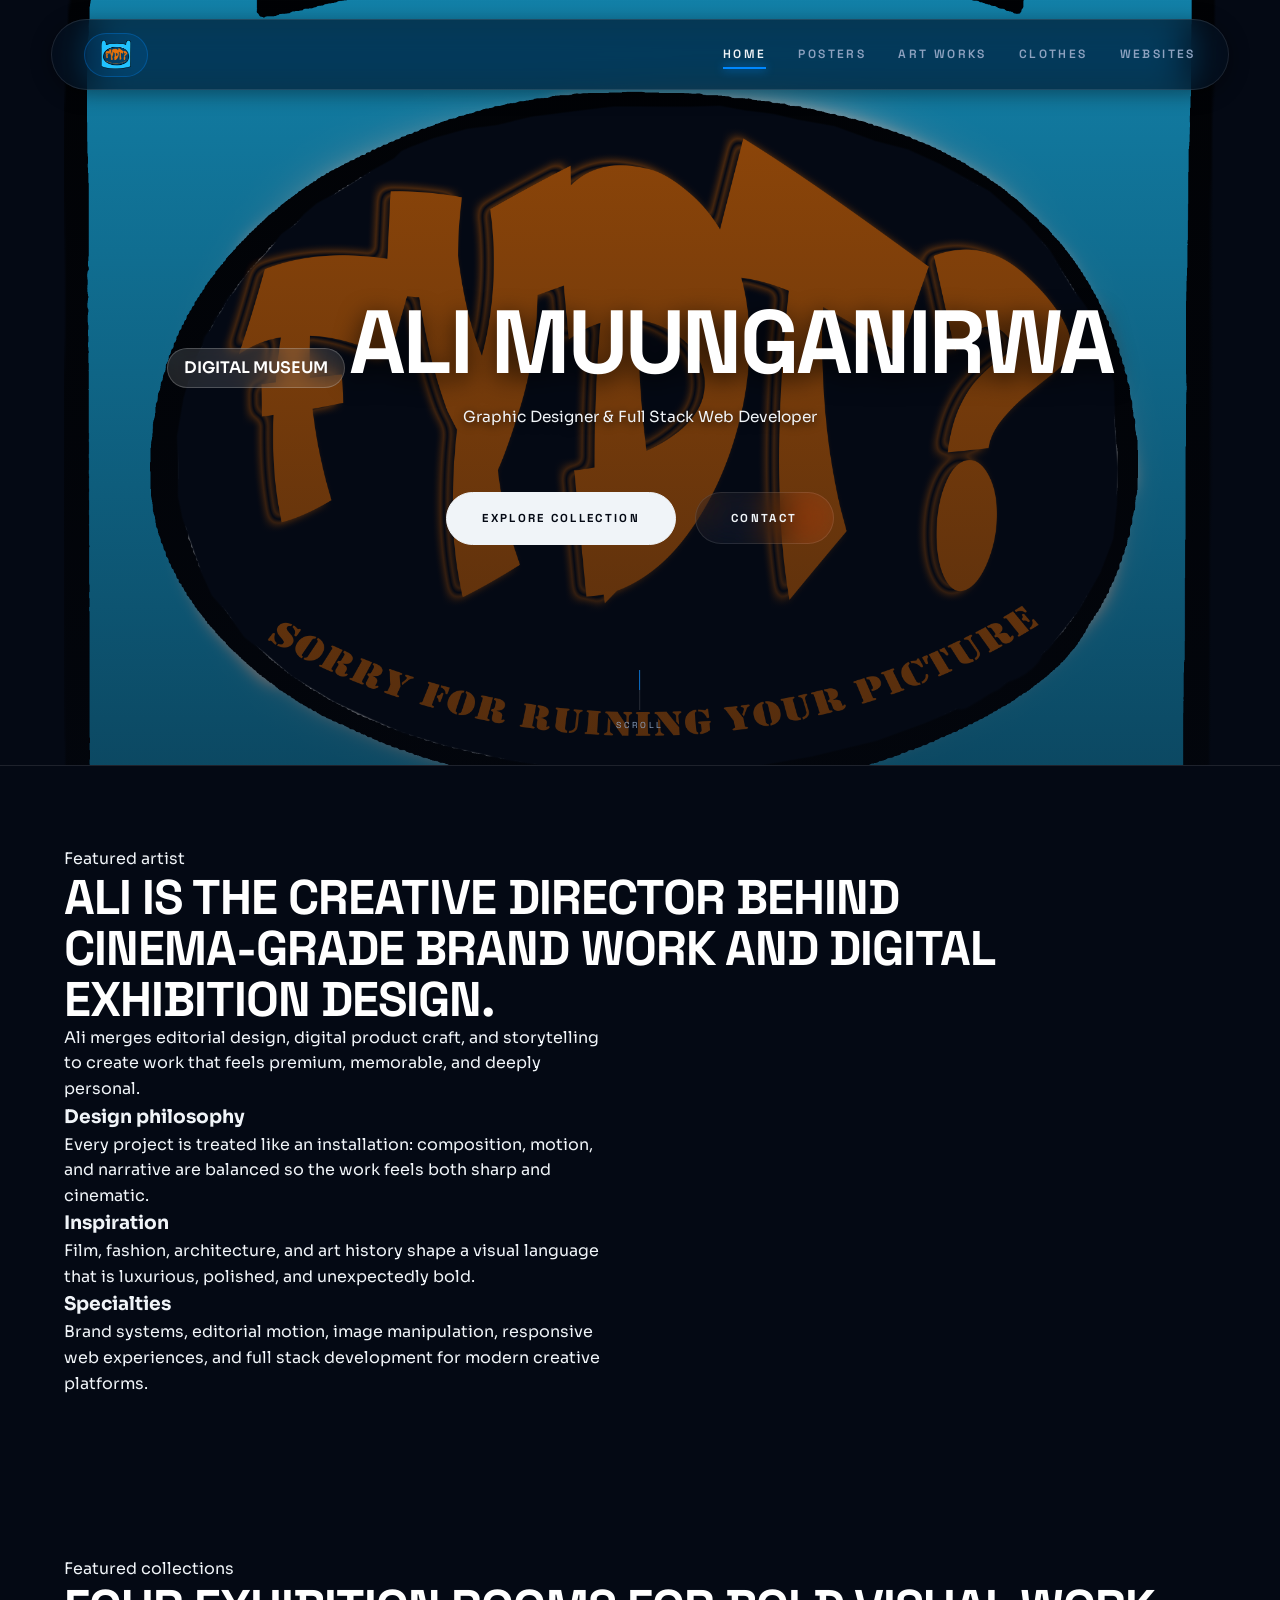
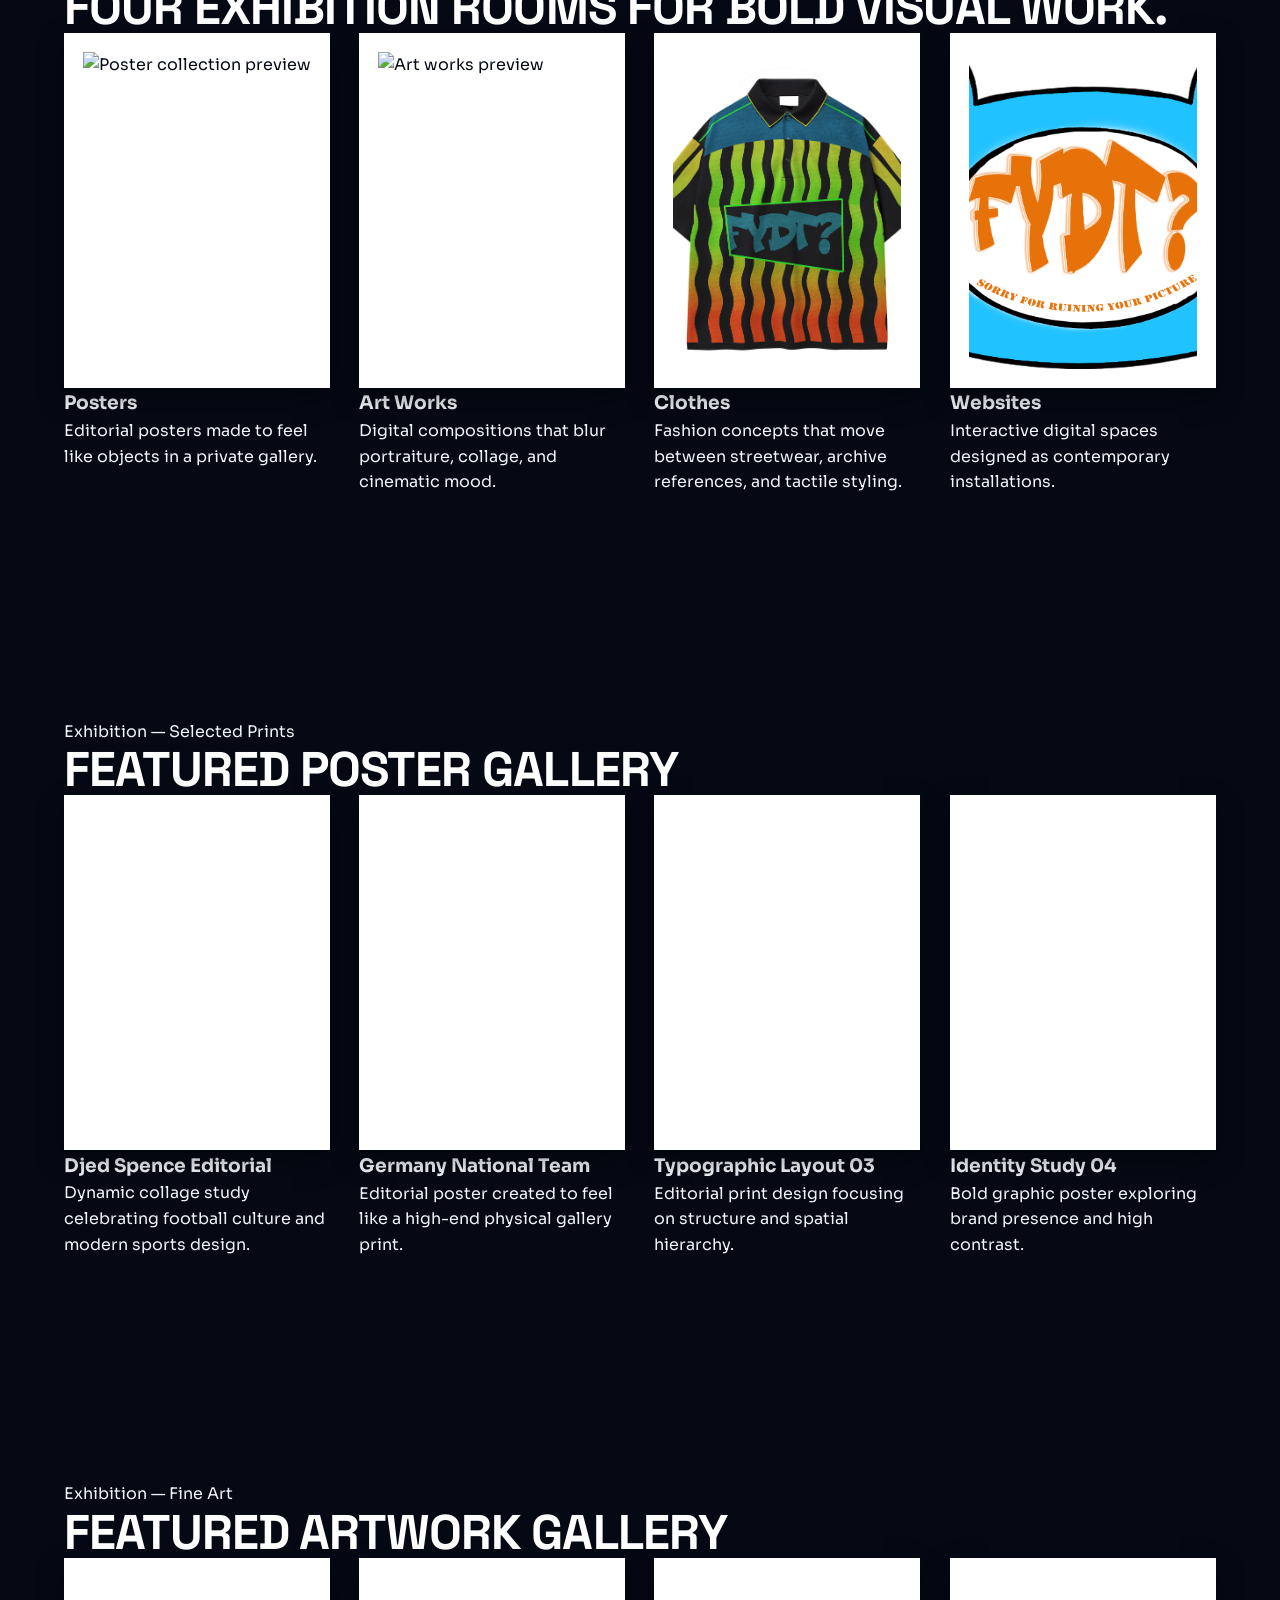
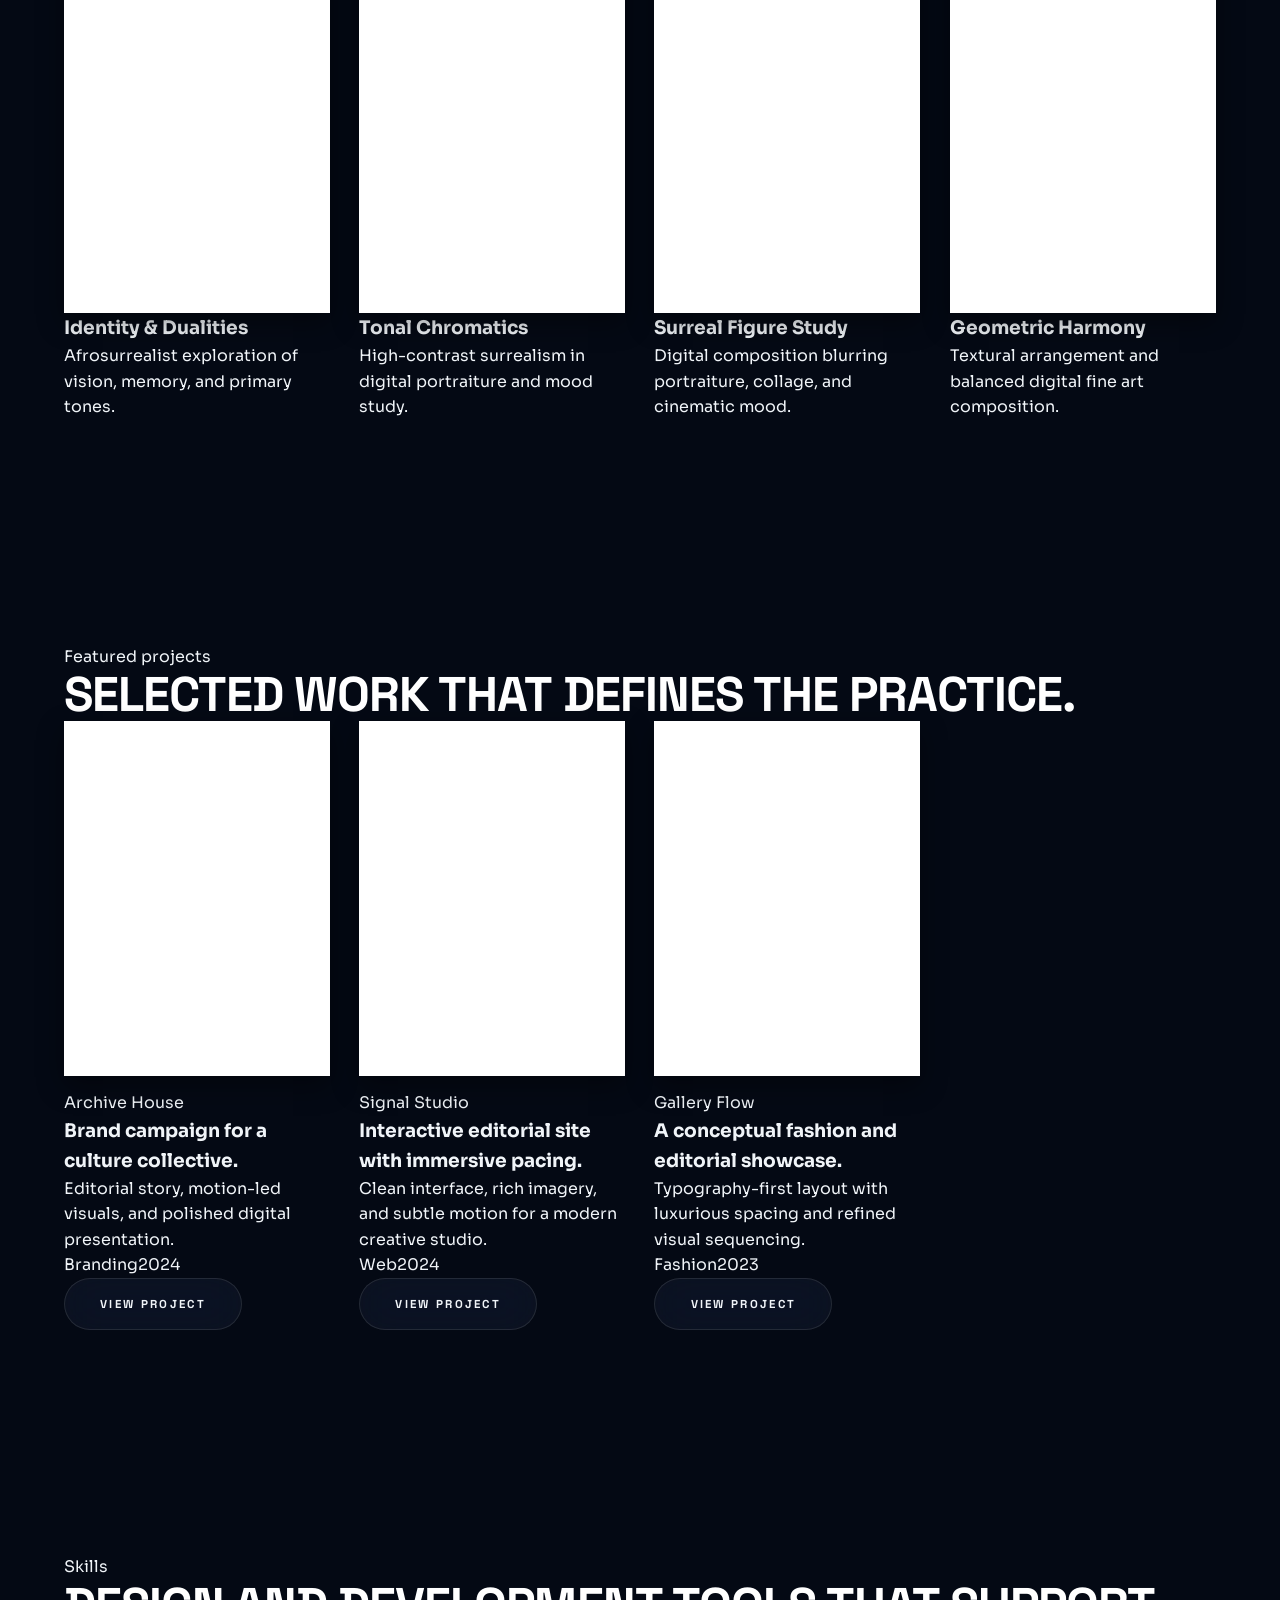
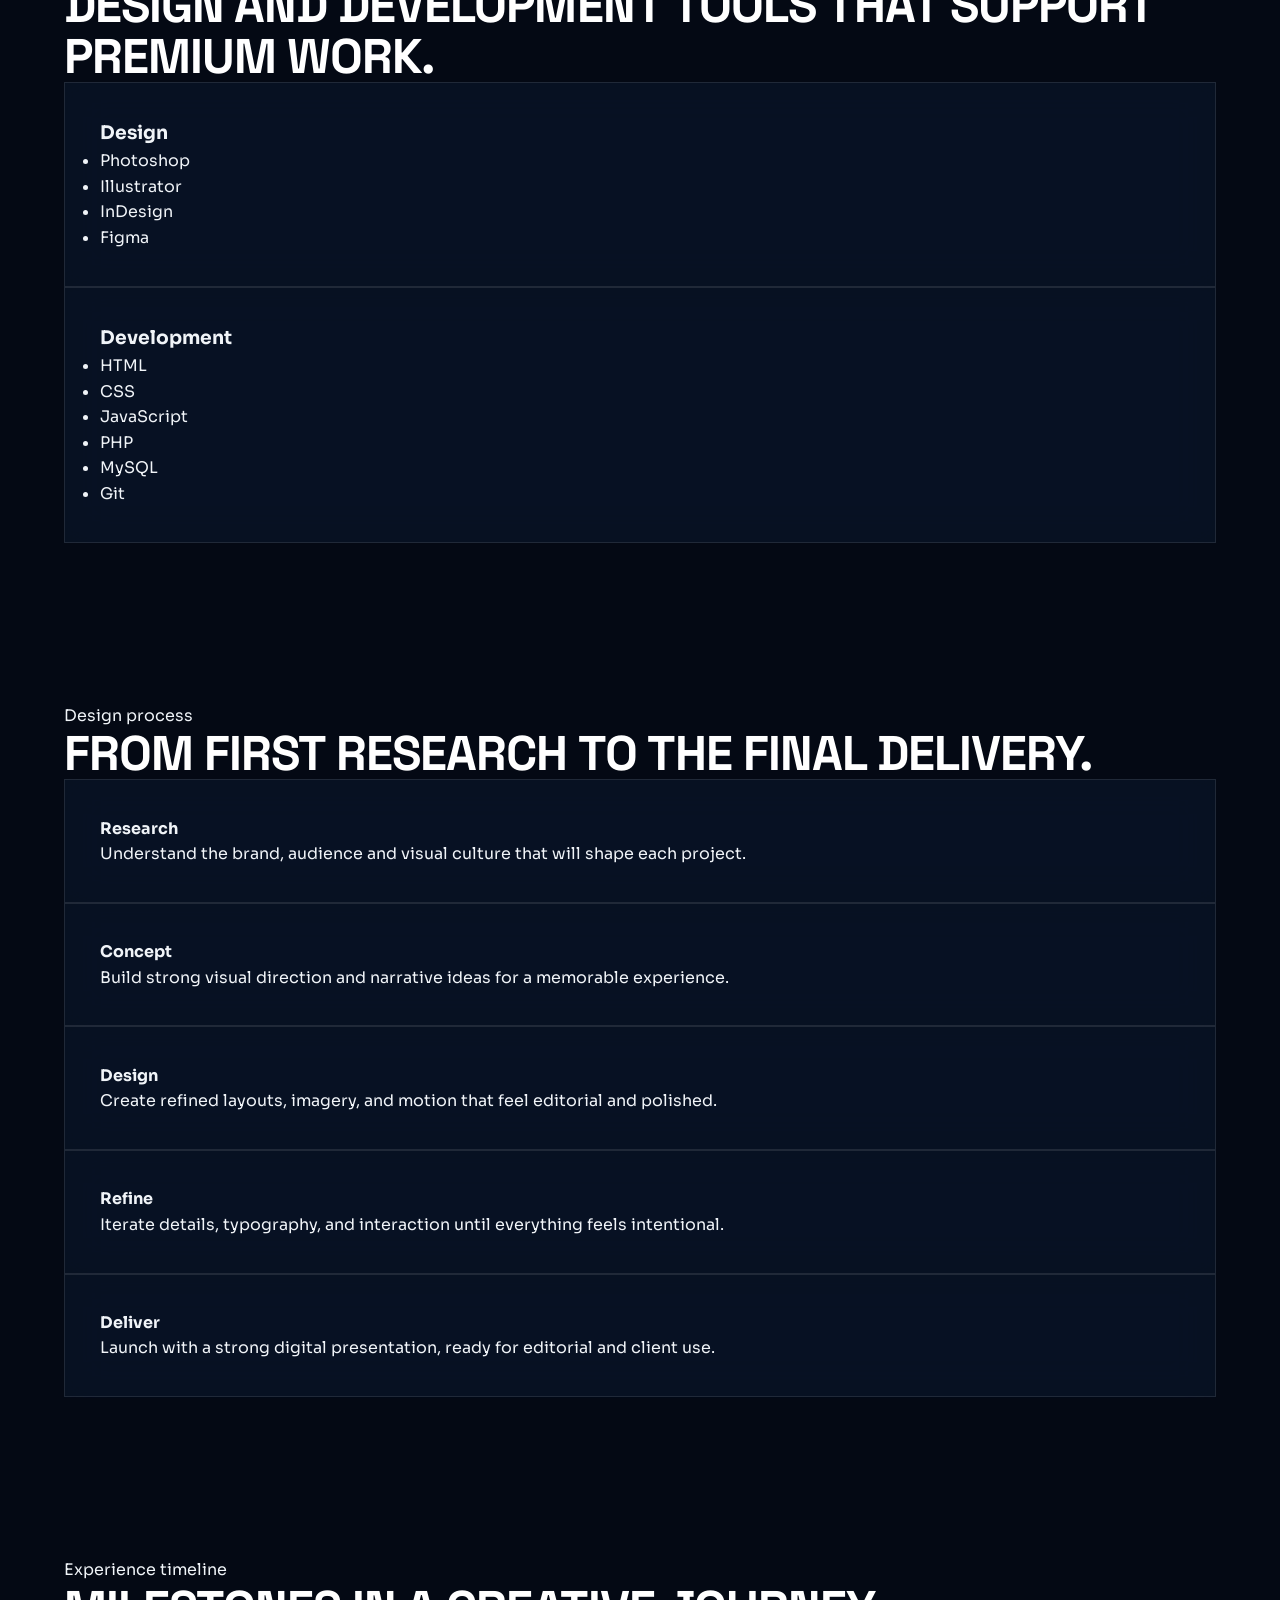
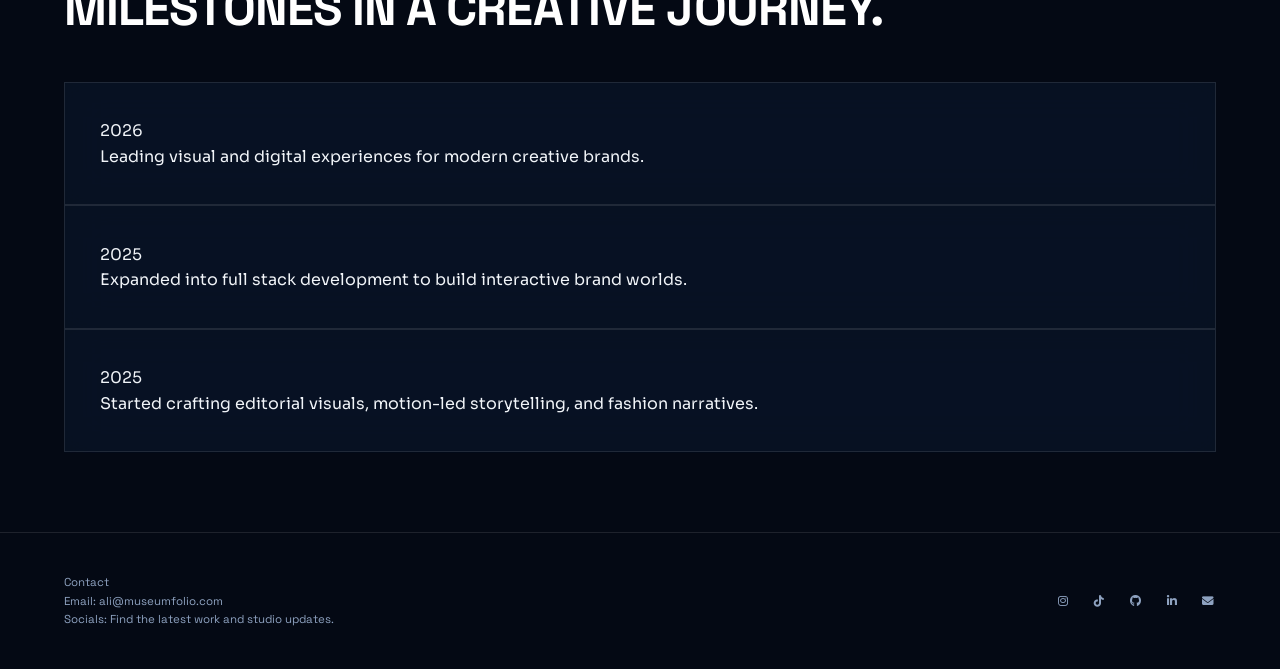
==== commit 5c8fbabc: "New changes" ====
--- a/Index.html
+++ b/Index.html
@@ -1,8 +1,8 @@
 <!DOCTYPE html>
 <!--
   File: Index.html
-  Purpose: Homepage — hero video, featured galleries, and overview.
-  Notes: Uses `style.css` and `script.js` for site-wide layout and interactions.
+  Purpose: Homepage — hero video, featured galleries, interactive showcases, and overview.
+  Notes: Uses `style.css` and `script.js` for site-wide layout and lightbox interactions.
   Last modified: 2026-07-24
 -->
 <html lang="en">
@@ -19,6 +19,7 @@
   <link rel="stylesheet" href="style.css">
 </head>
 <body class="page-home" data-page="home">
+
   <!-- ==========================================================================
        LOADING SCREEN
        ========================================================================== -->
@@ -123,14 +124,14 @@
       </div>
       <div class="collection-grid reveal">
         <a href="posters.html" class="collection-card">
-          <img src="Images/Posters/Gus (1).png" alt="Poster collection preview" loading="lazy">
+          <img src="Images/Posters/Germany.jpg" alt="Poster collection preview" loading="lazy">
           <div>
             <h3>Posters</h3>
             <p>Editorial posters made to feel like objects in a private gallery.</p>
           </div>
         </a>
         <a href="Artworks.html" class="collection-card">
-          <img src="Images/Models/BrOKE (1).jpeg" alt="Art works preview" loading="lazy">
+          <img src="Images/Artworks/Saskia.jpg" alt="Art works preview" loading="lazy">
           <div>
             <h3>Art Works</h3>
             <p>Digital compositions that blur portraiture, collage, and cinematic mood.</p>
@@ -154,6 +155,134 @@
     </section>
 
     <!-- ==========================================================================
+         FEATURED POSTERS SECTION (4 ITEMS)
+         ========================================================================== -->
+    <section class="section" id="featured-posters">
+      <div class="homepage-heading reveal">
+        <p class="eyebrow">Exhibition — Selected Prints</p>
+        <h2>Featured Poster Gallery</h2>
+      </div>
+
+      <div class="collection-grid reveal">
+        <!-- Poster Card 1 -->
+        <article class="collection-card artwork-card"
+                 data-title="Djed Spence Editorial"
+                 data-category="Sports Editorial"
+                 data-description="Mixed-media poster combining action photography, raw scrapbooking elements, and bold typography inspired by modern kit launches."
+                 data-versions='["Images/Posters/Djed.jpg"]'>
+          <img src="Images/Posters/Djed.jpg" alt="Djed Spence Editorial" loading="lazy">
+          <div>
+            <h3>Djed Spence Editorial</h3>
+            <p>Dynamic collage study celebrating football culture and modern sports design.</p>
+          </div>
+        </article>
+
+        <!-- Poster Card 2 -->
+        <article class="collection-card artwork-card"
+                 data-title="Germany Football Concept"
+                 data-category="Sports Editorial"
+                 data-description="High-contrast graphic layout using iconic national colors and energetic athlete portraiture."
+                 data-versions='["Images/Posters/Germany.jpg"]'>
+          <img src="Images/Posters/Germany.jpg" alt="Germany Football Concept" loading="lazy">
+          <div>
+            <h3>Germany National Team</h3>
+            <p>Editorial poster created to feel like a high-end physical gallery print.</p>
+          </div>
+        </article>
+
+        <!-- Poster Card 3 -->
+        <article class="collection-card artwork-card"
+                 data-title="Typographic Composition 03"
+                 data-category="Editorial Print"
+                 data-description="Experimental layout exploring negative space, typography hierarchy, and subtle texture."
+                 data-versions='["Images/Posters/Poster (1).jpg"]'>
+          <img src="Images/Posters/Poster (1).jpg" alt="Typographic Poster Study" loading="lazy">
+          <div>
+            <h3>Typographic Layout 03</h3>
+            <p>Editorial print design focusing on structure and spatial hierarchy.</p>
+          </div>
+        </article>
+
+        <!-- Poster Card 4 -->
+        <article class="collection-card artwork-card"
+                 data-title="Visual Identity Print 04"
+                 data-category="Brand Graphic"
+                 data-description="Bold branding visual exploring modern contrast and cultural symbolism."
+                 data-versions='["Images/Posters/Poster (2).jpg"]'>
+          <img src="Images/Posters/Poster (2).jpg" alt="Brand Graphic Poster" loading="lazy">
+          <div>
+            <h3>Identity Study 04</h3>
+            <p>Bold graphic poster exploring brand presence and high contrast.</p>
+          </div>
+        </article>
+      </div>
+    </section>
+
+    <!-- ==========================================================================
+         FEATURED ARTWORKS SECTION (4 ITEMS)
+         ========================================================================== -->
+    <section class="section" id="featured-artworks">
+      <div class="homepage-heading reveal">
+        <p class="eyebrow">Exhibition — Fine Art</p>
+        <h2>Featured Artwork Gallery</h2>
+      </div>
+
+      <div class="collection-grid reveal">
+        <!-- Artwork Card 1 -->
+        <article class="collection-card artwork-card"
+                 data-title="Identity & Dualities"
+                 data-category="Afrosurrealism"
+                 data-description="Bold halftone textures, vibrant primary accents, and symbolic layering exploring vision, memory, and culture."
+                 data-versions='["Images/Artworks/GWSM-(1).jpg"]'>
+          <img src="Images/Artworks/GWSM-(1).jpg" alt="Identity & Dualities" loading="lazy">
+          <div>
+            <h3>Identity & Dualities</h3>
+            <p>Afrosurrealist exploration of vision, memory, and primary tones.</p>
+          </div>
+        </article>
+
+        <!-- Artwork Card 2 -->
+        <article class="collection-card artwork-card"
+                 data-title="Tonal Chromatics"
+                 data-category="Visual Fine Art"
+                 data-description="Rich color grading, tactile highlights, and dramatic silhouette framing designed to evoke raw emotion."
+                 data-versions='["Images/Artworks/Panda-(1).jpg"]'>
+          <img src="Images/Artworks/Panda-(1).jpg" alt="Tonal Chromatics" loading="lazy">
+          <div>
+            <h3>Tonal Chromatics</h3>
+            <p>High-contrast surrealism in digital portraiture and mood study.</p>
+          </div>
+        </article>
+
+        <!-- Artwork Card 3 -->
+        <article class="collection-card artwork-card"
+                 data-title="Surreal Figure Study"
+                 data-category="Visual Fine Art"
+                 data-description="Cinematic digital composition blending fluid textures, vivid chroma waves, and figure portraiture."
+                 data-versions='["Images/Artworks/Saskia.jpg"]'>
+          <img src="Images/Artworks/Saskia.jpg" alt="Surreal Figure Study" loading="lazy">
+          <div>
+            <h3>Surreal Figure Study</h3>
+            <p>Digital composition blurring portraiture, collage, and cinematic mood.</p>
+          </div>
+        </article>
+
+        <!-- Artwork Card 4 -->
+        <article class="collection-card artwork-card"
+                 data-title="Abstract Form & Texture"
+                 data-category="Digital Collage"
+                 data-description="Exploration into geometric arrangements, heavy grain overlays, and abstract visual balance."
+                 data-versions='["Images/Artworks/Art (3).jpg"]'>
+          <img src="Images/Artworks/Art (3).jpg" alt="Abstract Form & Texture" loading="lazy">
+          <div>
+            <h3>Geometric Harmony</h3>
+            <p>Textural arrangement and balanced digital fine art composition.</p>
+          </div>
+        </article>
+      </div>
+    </section>
+
+    <!-- ==========================================================================
          FEATURED PROJECTS SECTION
          ========================================================================== -->
     <section class="section project-section">
@@ -163,7 +292,7 @@
       </div>
       <div class="featured-project-grid reveal">
         <article class="featured-project-card">
-          <img src="Images/Posters/GWSM-(1).jpg" alt="Archive House project preview" loading="lazy">
+          <img src="Images/Artworks/GWSM-(1).jpg" alt="Archive House project preview" loading="lazy">
           <div class="project-copy">
             <p class="eyebrow">Archive House</p>
             <h3>Brand campaign for a culture collective.</h3>
@@ -173,7 +302,7 @@
           </div>
         </article>
         <article class="featured-project-card">
-          <img src="Images/Models/Cardi-(1).png" alt="Signal Studio project preview" loading="lazy">
+          <img src="Images/Artworks/Panda-(1).jpg" alt="Signal Studio project preview" loading="lazy">
           <div class="project-copy">
             <p class="eyebrow">Signal Studio</p>
             <h3>Interactive editorial site with immersive pacing.</h3>
@@ -183,7 +312,7 @@
           </div>
         </article>
         <article class="featured-project-card">
-          <img src="Images/Clothing/Alien (1).jpg" alt="Gallery Flow project preview" loading="lazy">
+          <img src="Images/Posters/Djed.jpg" alt="Gallery Flow project preview" loading="lazy">
           <div class="project-copy">
             <p class="eyebrow">Gallery Flow</p>
             <h3>A conceptual fashion and editorial showcase.</h3>
@@ -269,15 +398,15 @@
       </div>
       <div class="homepage-timeline-list reveal">
         <div class="timeline-item">
-          <span>2024</span>
+          <span>2026</span>
           <p>Leading visual and digital experiences for modern creative brands.</p>
         </div>
         <div class="timeline-item">
-          <span>2022</span>
+          <span>2025</span>
           <p>Expanded into full stack development to build interactive brand worlds.</p>
         </div>
         <div class="timeline-item">
-          <span>2020</span>
+          <span>2025</span>
           <p>Started crafting editorial visuals, motion-led storytelling, and fashion narratives.</p>
         </div>
       </div>
@@ -302,19 +431,27 @@
     </div>
   </footer>
 
-  <!-- ==========================================================================
-       EA FC STYLE POP-UP LIGHTBOX MODAL
-       ========================================================================== -->
-  <div class="art-modal" id="artModal" role="dialog" aria-modal="true" aria-labelledby="modalTitle">
+  <!-- Lightbox Modal -->
+  <div class="art-modal" id="artModal" role="dialog" aria-modal="true" aria-labelledby="modalTitle" aria-hidden="true">
     <div class="art-modal-container">
-      <div class="reward-header">
-        <h2 class="modal-title" id="modalTitle">CHOOSE YOUR REWARD</h2>
-      </div>
-      <div class="reward-stage">
-        <img src="" alt="Selected Artwork Preview" class="reward-preview-img">
-      </div>
-      <div class="reward-footer">
-        <button class="btn-confirm-close art-modal-close" aria-label="Confirm Selection">CONFIRM</button>
+      <button class="art-modal-close" aria-label="Close modal">&times;</button>
+      <div class="art-modal-stage">
+        <button class="modal-nav prev" aria-label="Previous image">&larr;</button>
+        <img src="" alt="Poster Preview" class="reward-preview-img" id="modalImage">
+        <button class="modal-nav next" aria-label="Next image">&rarr;</button>
+      </div>
+      <div class="art-modal-sidebar">
+        <div class="modal-meta-header">
+          <h2 class="modal-title" id="modalTitle">POSTER DETAILS</h2>
+          <span class="category-tag"></span>
+        </div>
+        <div class="modal-meta-body">
+          <p class="modal-description"></p>
+        </div>
+        <div class="version-section">
+          <span class="version-section-title">Versions / Angles</span>
+          <div class="version-thumbnails"></div>
+        </div>
       </div>
     </div>
   </div>
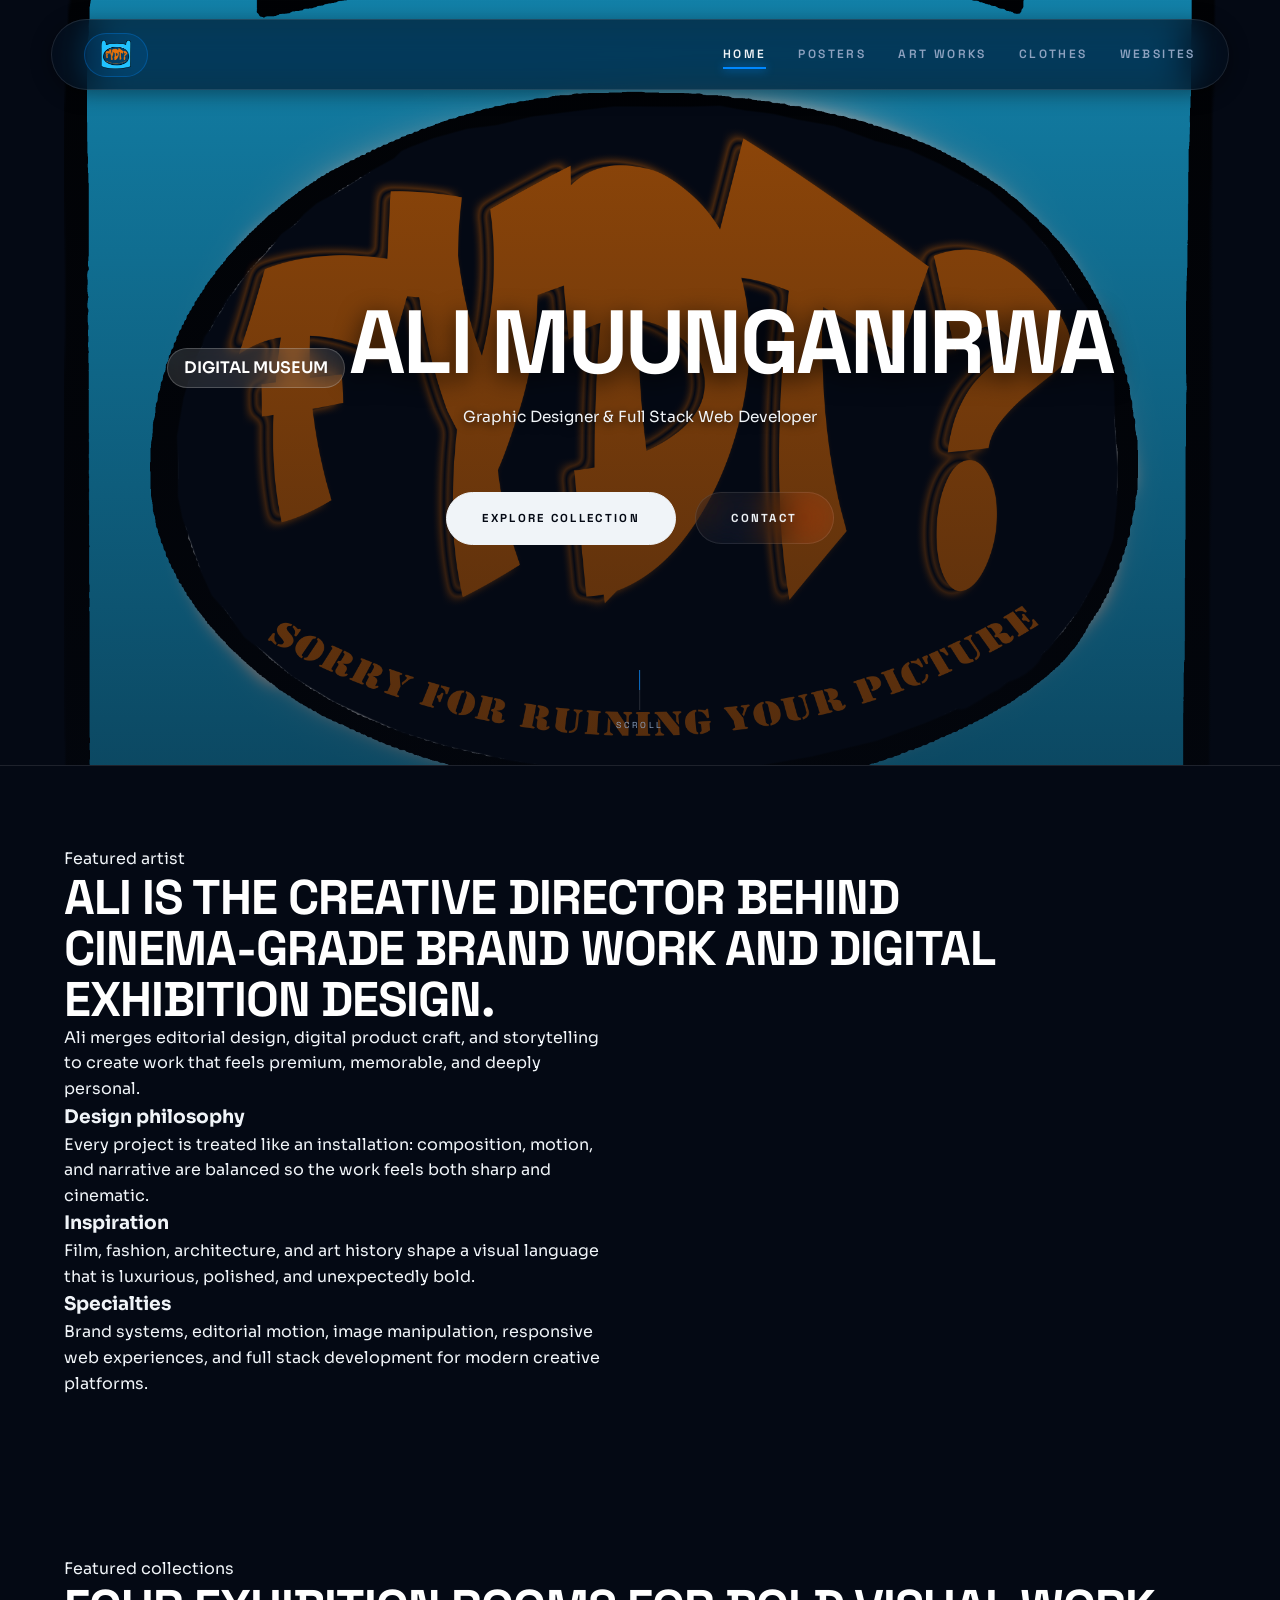
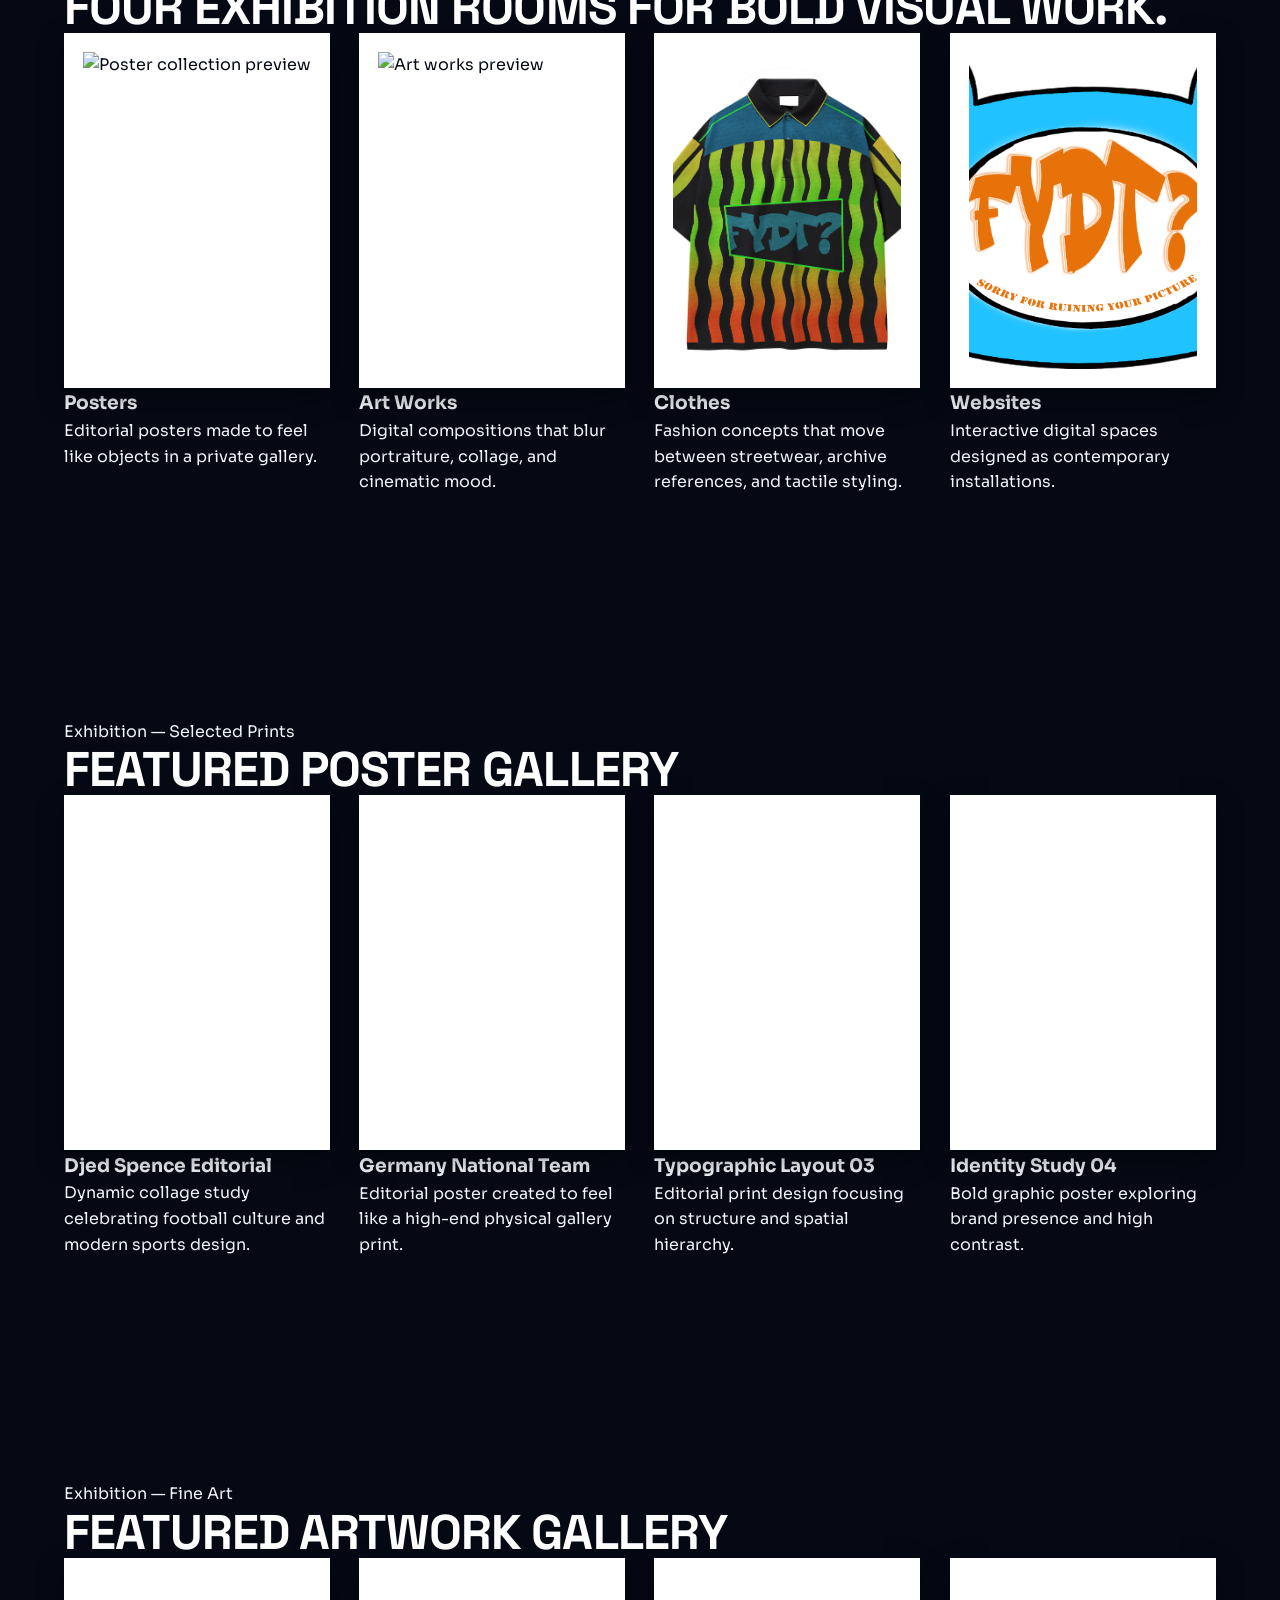
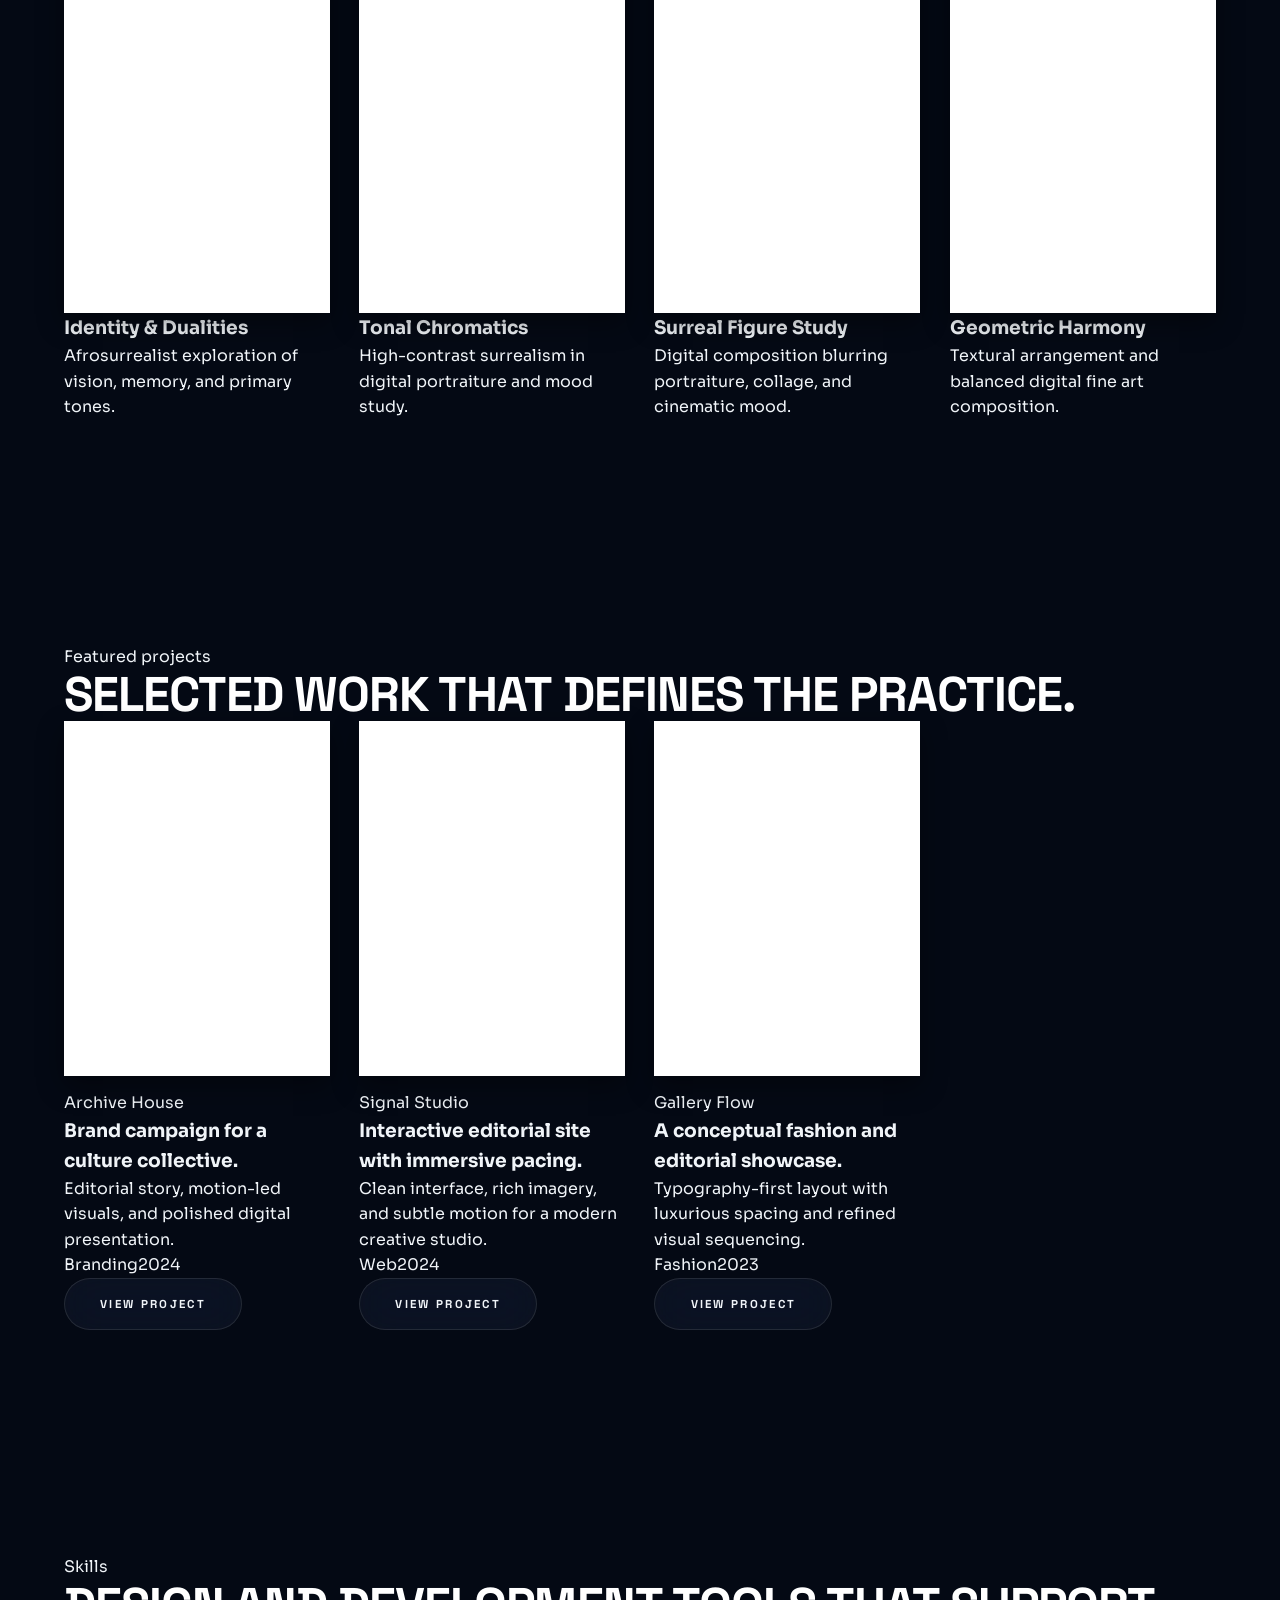
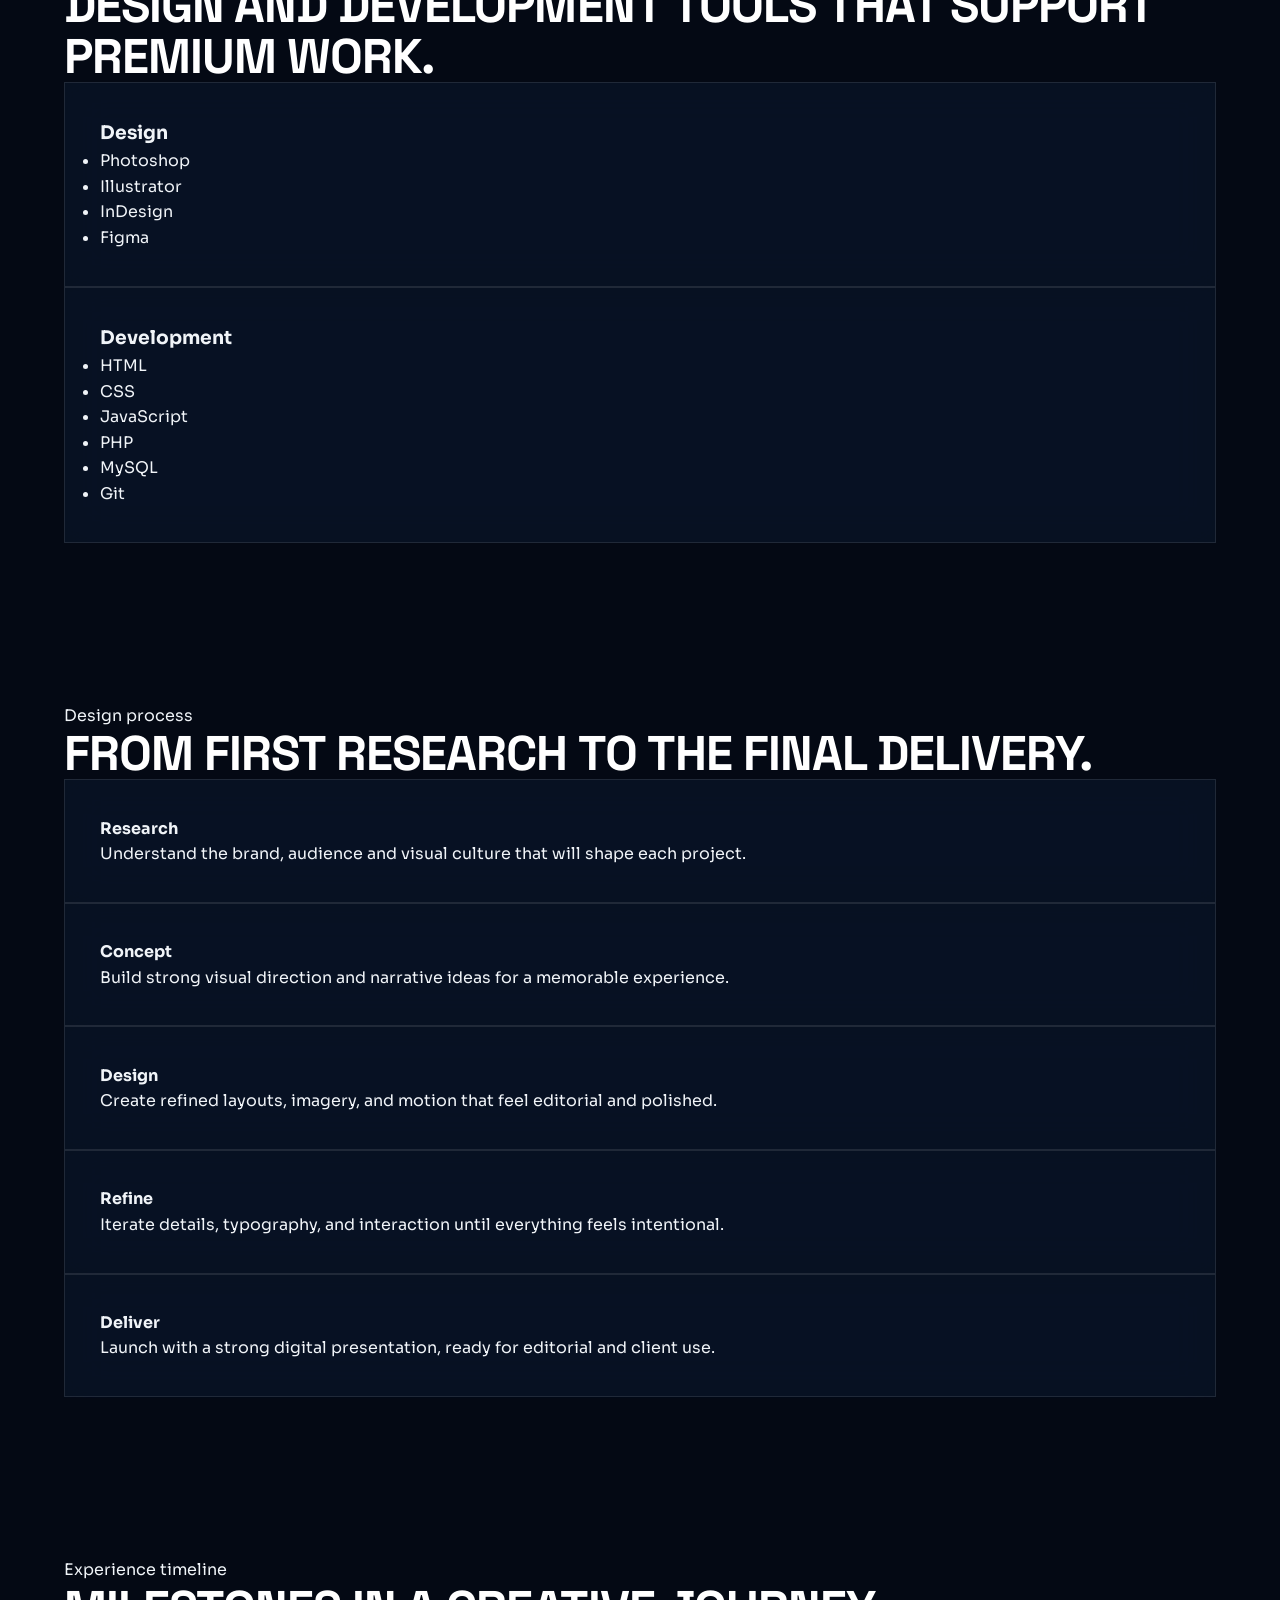
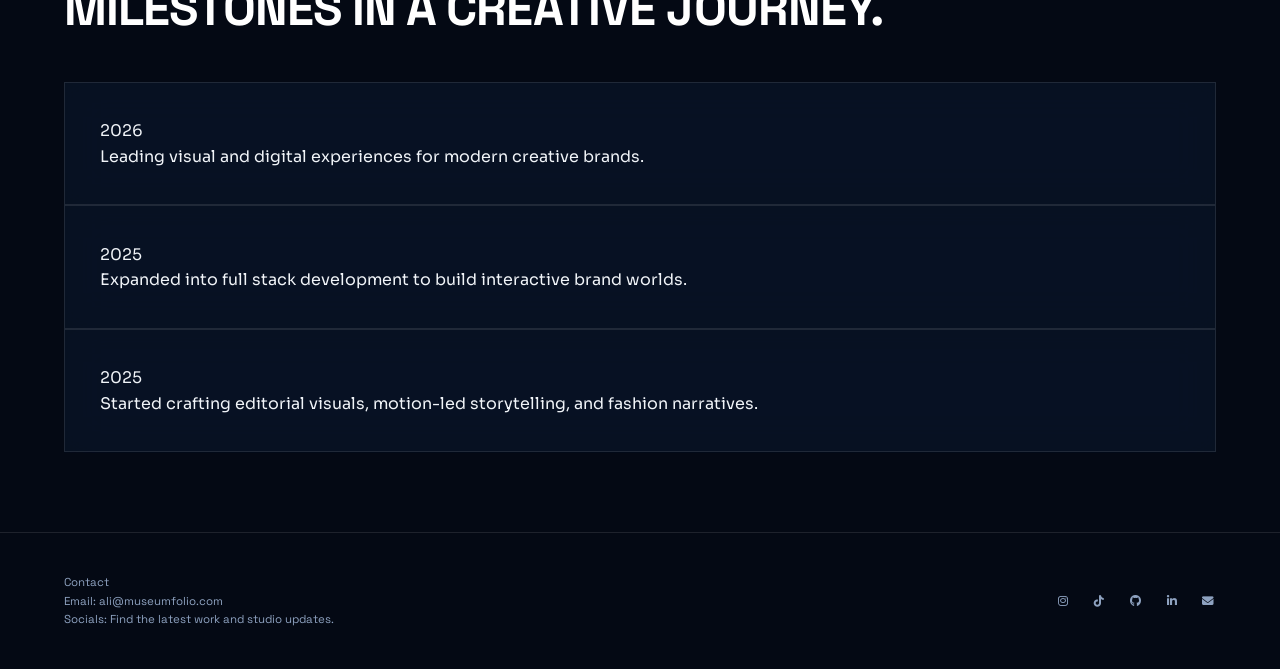
==== commit e31914e7: "Name change" ====
--- a/Index.html
+++ b/Index.html
@@ -9,8 +9,8 @@
 <head>
   <meta charset="UTF-8">
   <meta name="viewport" content="width=device-width, initial-scale=1.0">
-  <meta name="description" content="Ali Muunganirwa is a graphic designer and full stack web developer creating cinematic, museum-inspired digital experiences.">
-  <title>Ali Muunganirwa | Digital Museum</title>
+  <meta name="description" content="Ali is a graphic designer and full stack web developer creating cinematic, museum-inspired digital experiences.">
+  <title>Finn | Digital Museum</title>
   <link rel="icon" type="image/png" href="Images/FYDT/Favicon.png">
   <link rel="preconnect" href="https://fonts.googleapis.com">
   <link rel="preconnect" href="https://fonts.gstatic.com" crossorigin>
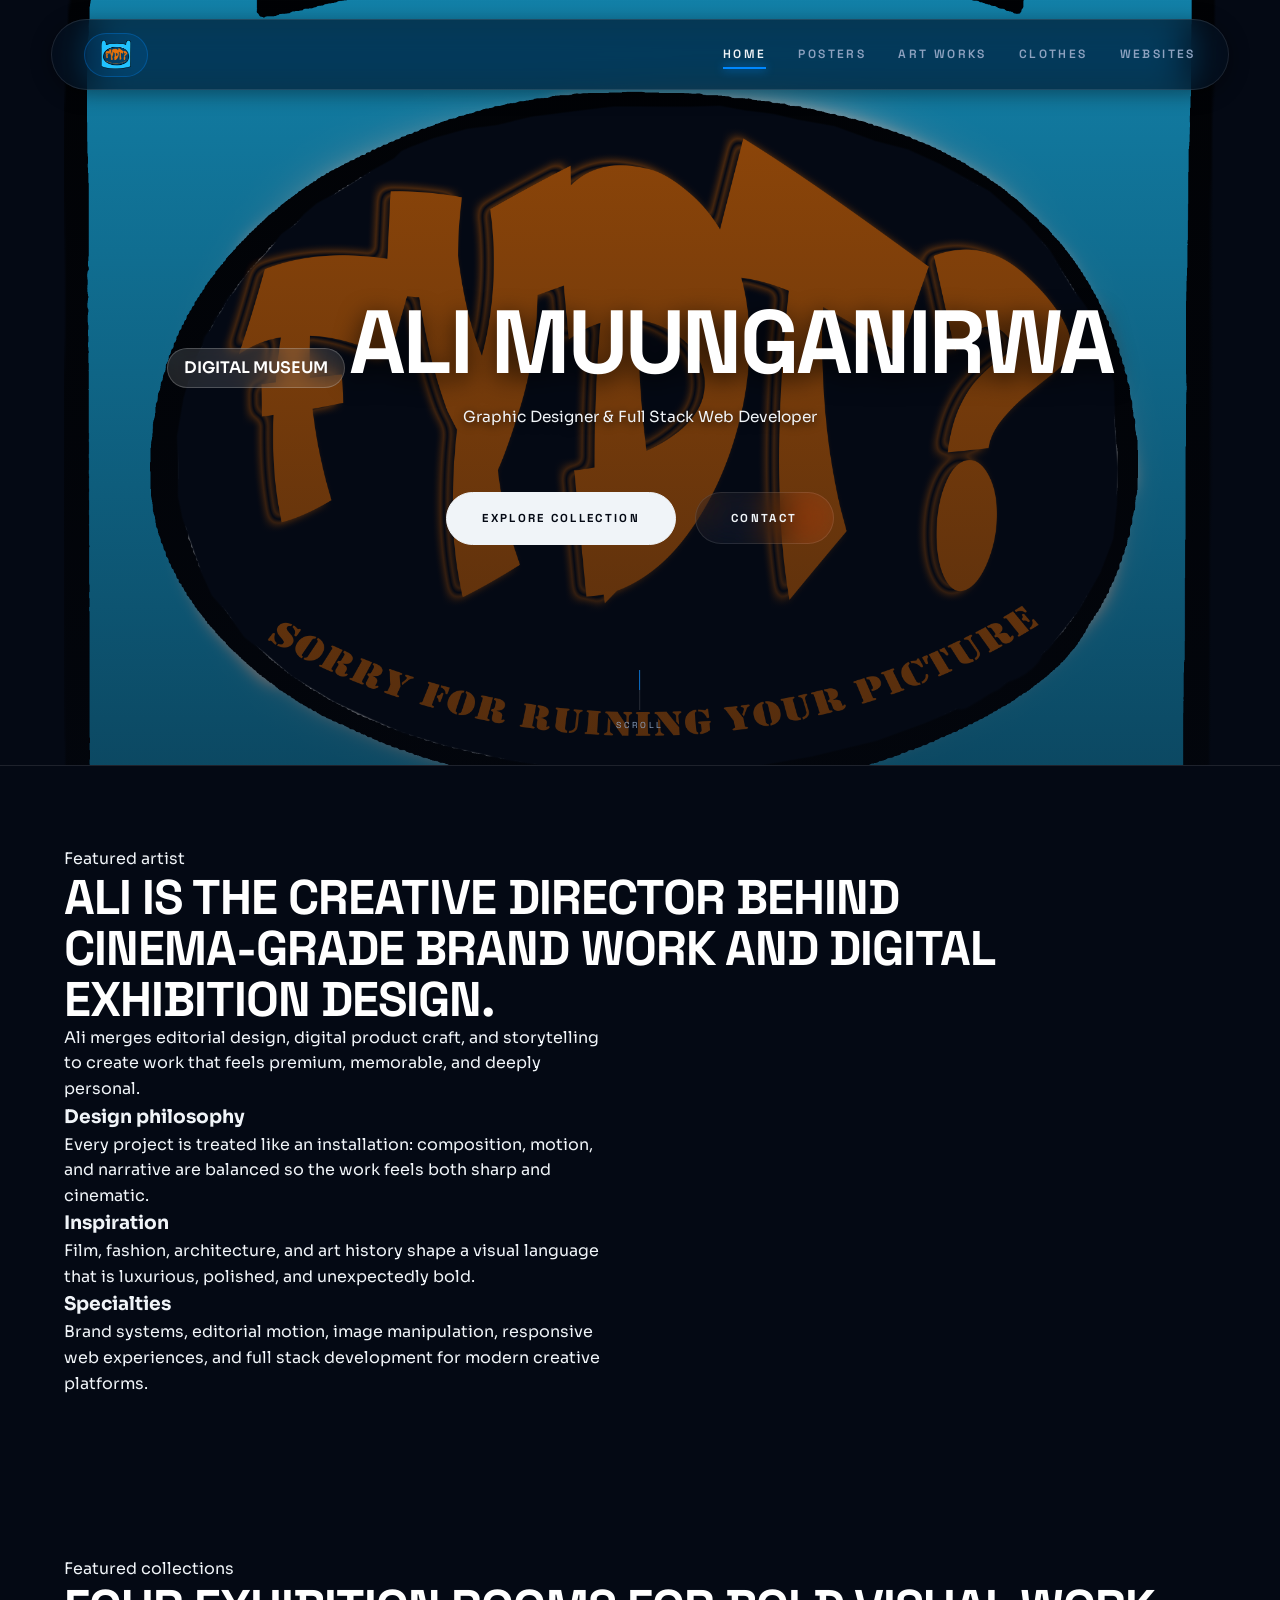
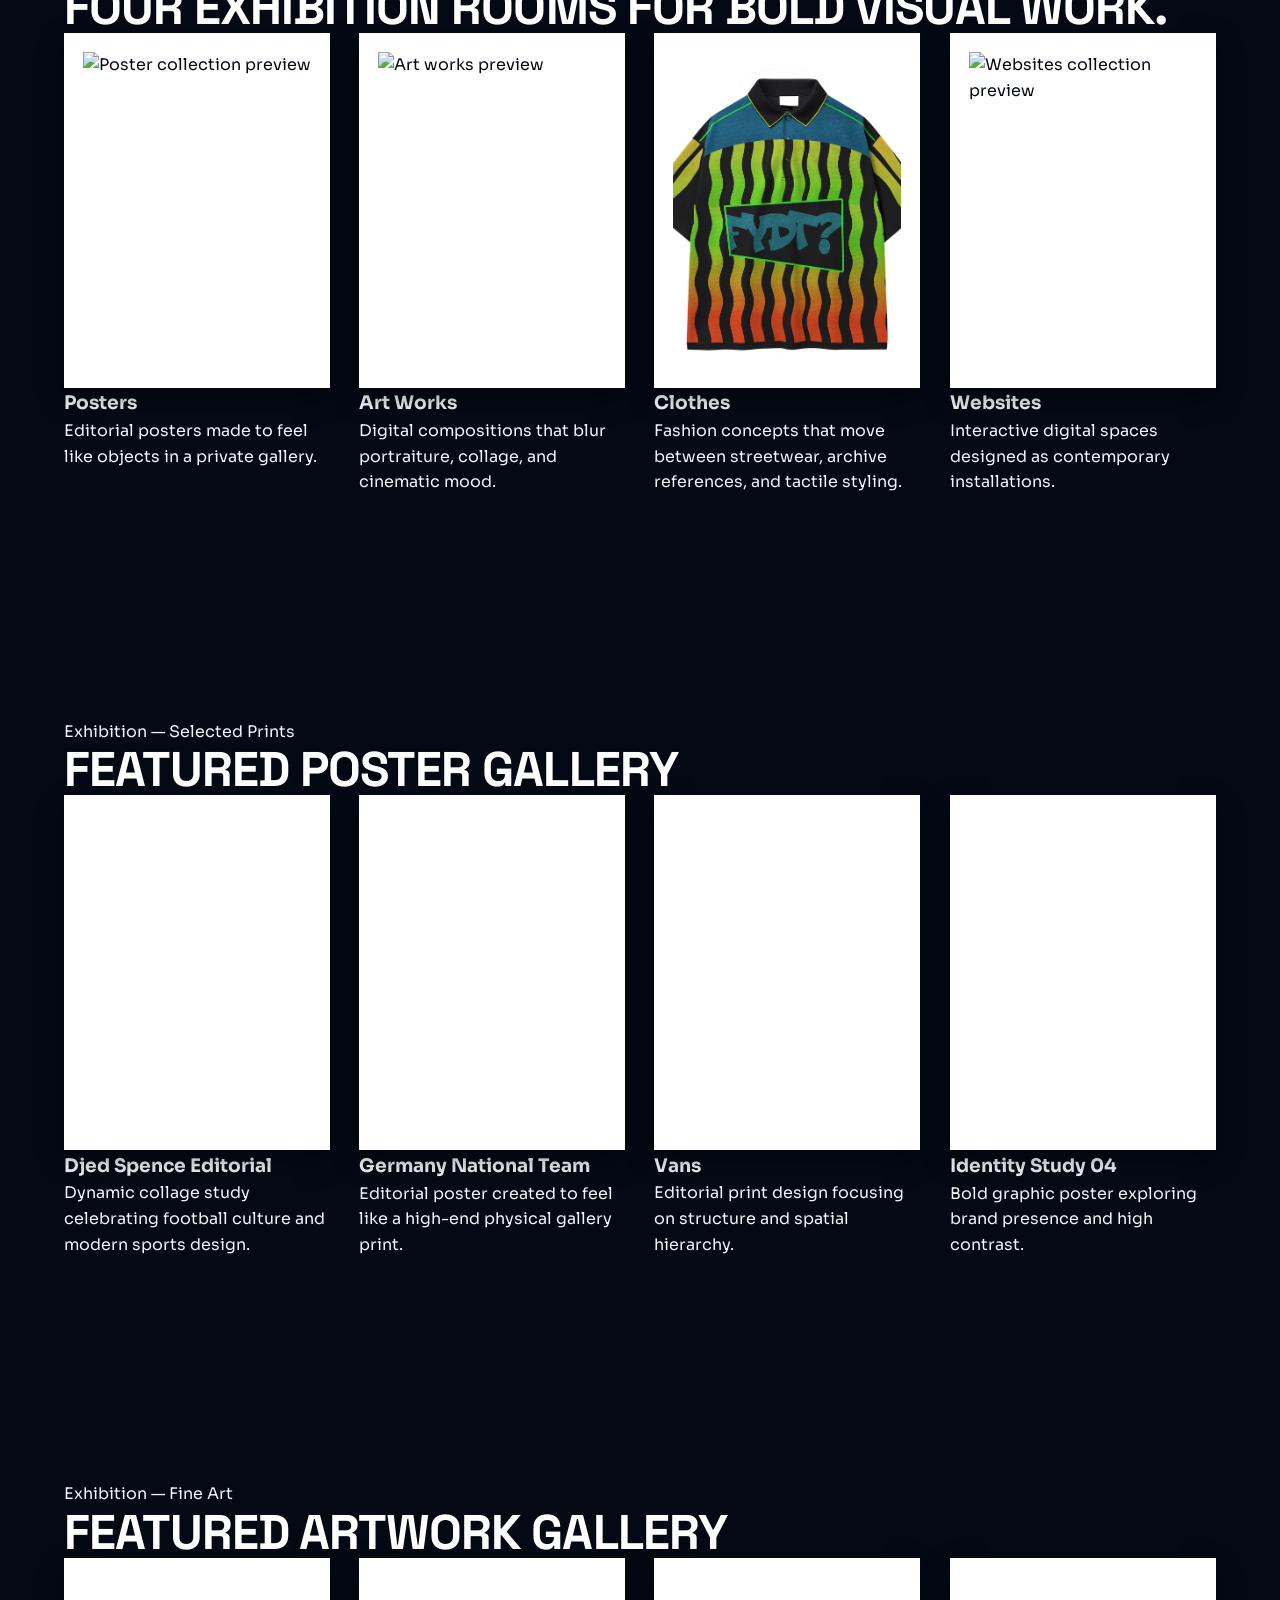
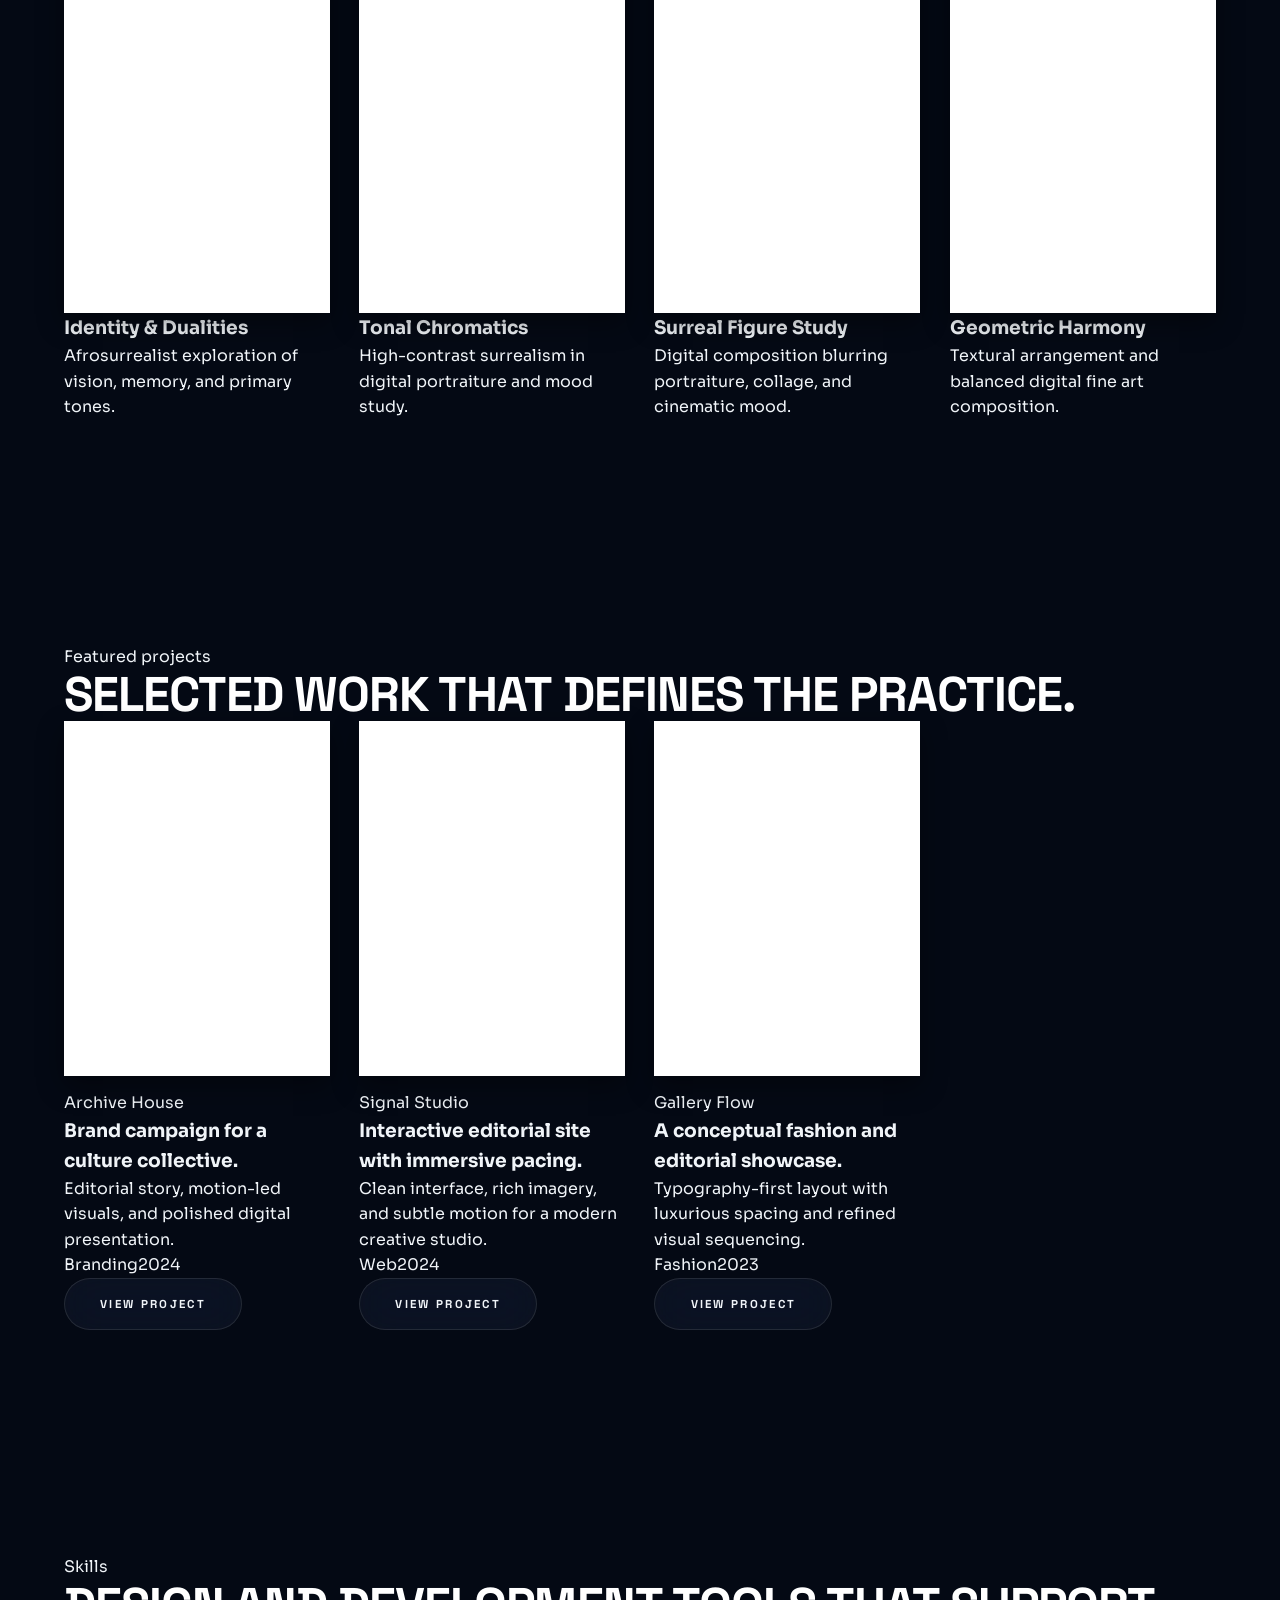
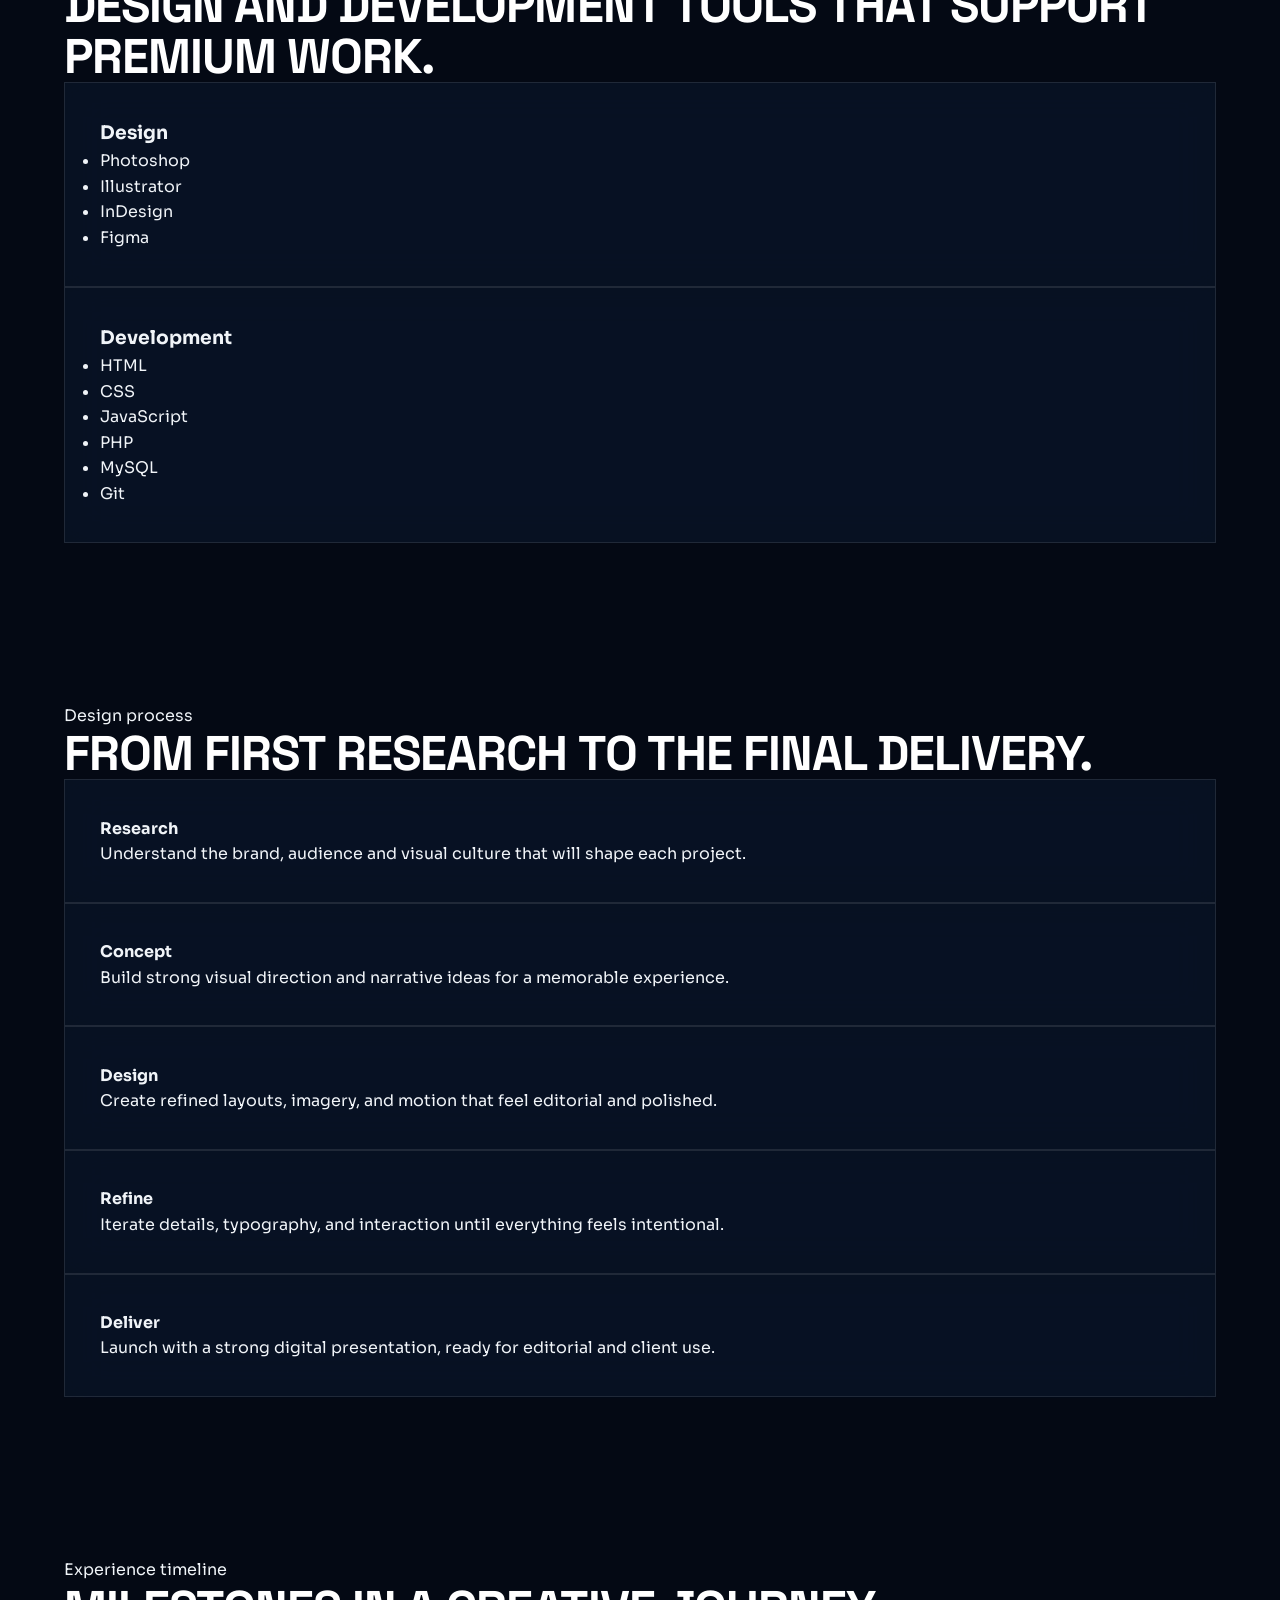
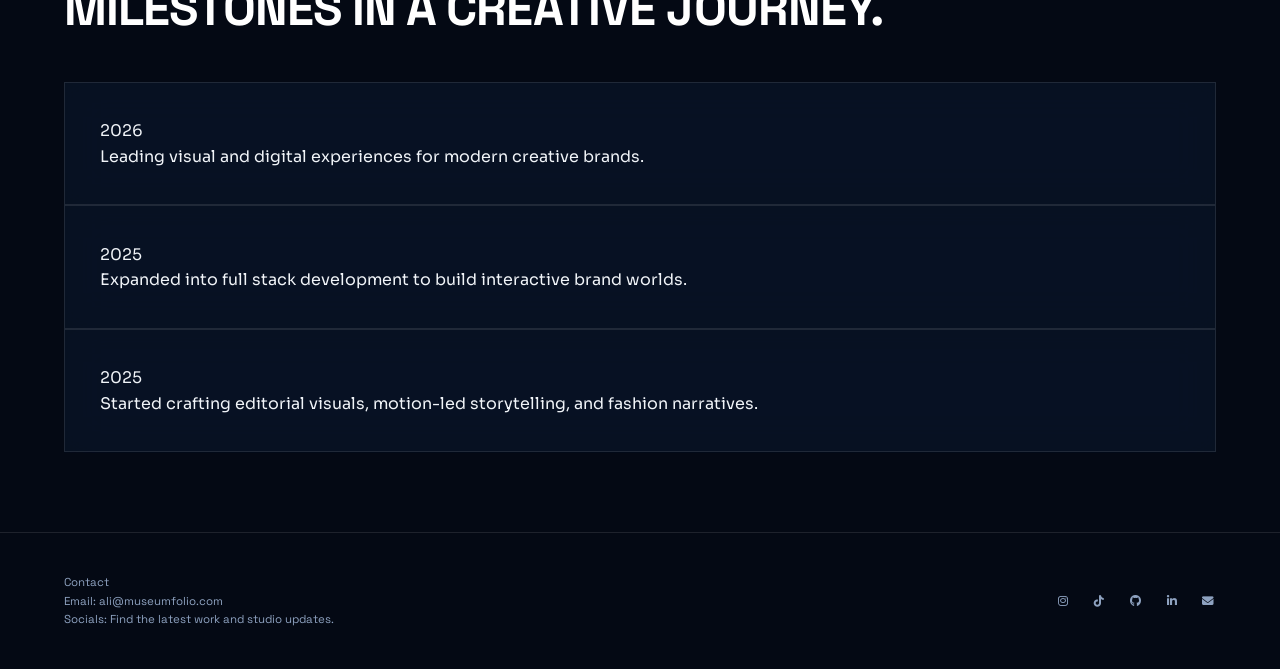
==== commit 14545917: "hello" ====
--- a/Index.html
+++ b/Index.html
@@ -145,7 +145,7 @@
           </div>
         </a>
         <a href="website.html" class="collection-card">
-          <img src="Images/FYDT/Logo.png" alt="Websites collection preview" loading="lazy">
+          <img src="Images/Posters/Spain.jpg" alt="Websites collection preview" loading="lazy">
           <div>
             <h3>Websites</h3>
             <p>Interactive digital spaces designed as contemporary installations.</p>
@@ -196,9 +196,9 @@
                  data-category="Editorial Print"
                  data-description="Experimental layout exploring negative space, typography hierarchy, and subtle texture."
                  data-versions='["Images/Posters/Poster (1).jpg"]'>
-          <img src="Images/Posters/Poster (1).jpg" alt="Typographic Poster Study" loading="lazy">
-          <div>
-            <h3>Typographic Layout 03</h3>
+          <img src="Images/Posters/GEOFF copy.jpg" alt="Typographic Poster Study" loading="lazy">
+          <div>
+            <h3>Vans </h3>
             <p>Editorial print design focusing on structure and spatial hierarchy.</p>
           </div>
         </article>
@@ -209,7 +209,7 @@
                  data-category="Brand Graphic"
                  data-description="Bold branding visual exploring modern contrast and cultural symbolism."
                  data-versions='["Images/Posters/Poster (2).jpg"]'>
-          <img src="Images/Posters/Poster (2).jpg" alt="Brand Graphic Poster" loading="lazy">
+          <img src="Images/Posters/Norway.jpg" alt="Brand Graphic Poster" loading="lazy">
           <div>
             <h3>Identity Study 04</h3>
             <p>Bold graphic poster exploring brand presence and high contrast.</p>
@@ -273,7 +273,7 @@
                  data-category="Digital Collage"
                  data-description="Exploration into geometric arrangements, heavy grain overlays, and abstract visual balance."
                  data-versions='["Images/Artworks/Art (3).jpg"]'>
-          <img src="Images/Artworks/Art (3).jpg" alt="Abstract Form & Texture" loading="lazy">
+          <img src="Images/Artworks/Brown v1.jpg" alt="Abstract Form & Texture" loading="lazy">
           <div>
             <h3>Geometric Harmony</h3>
             <p>Textural arrangement and balanced digital fine art composition.</p>
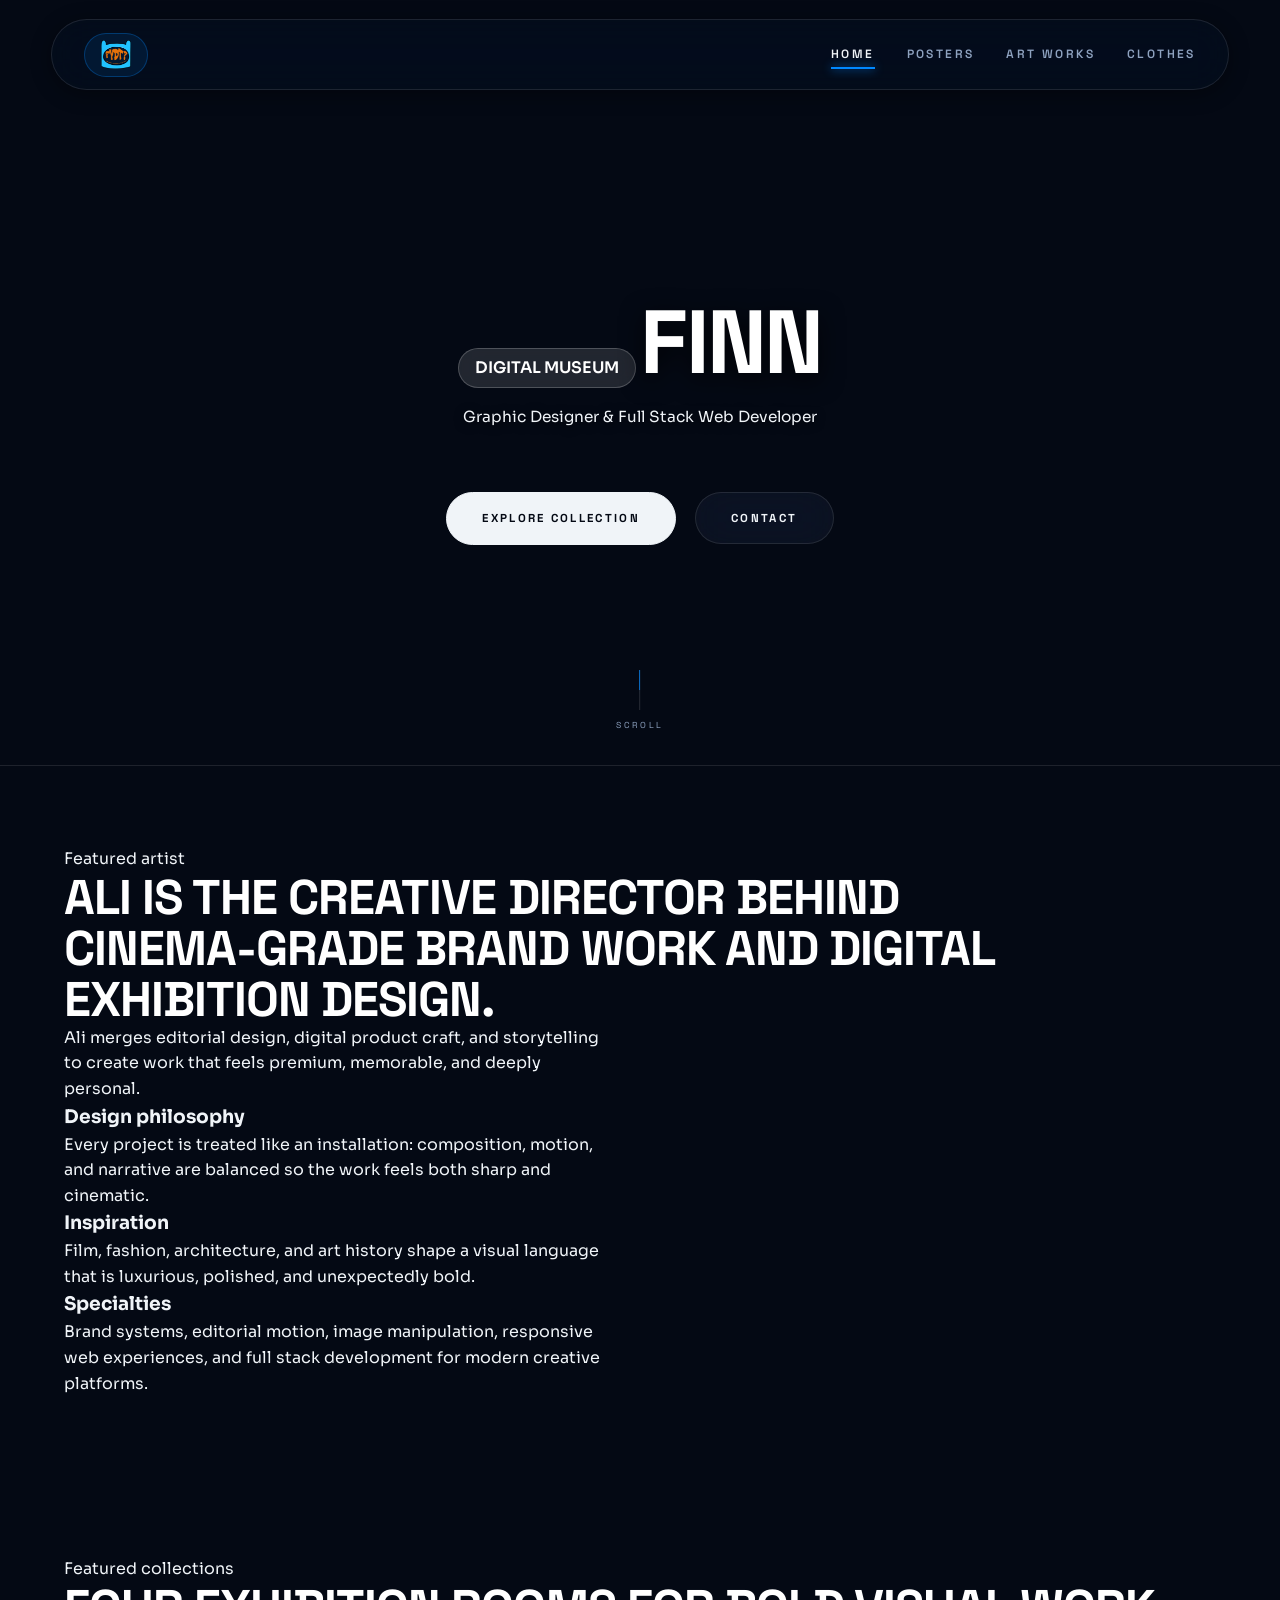
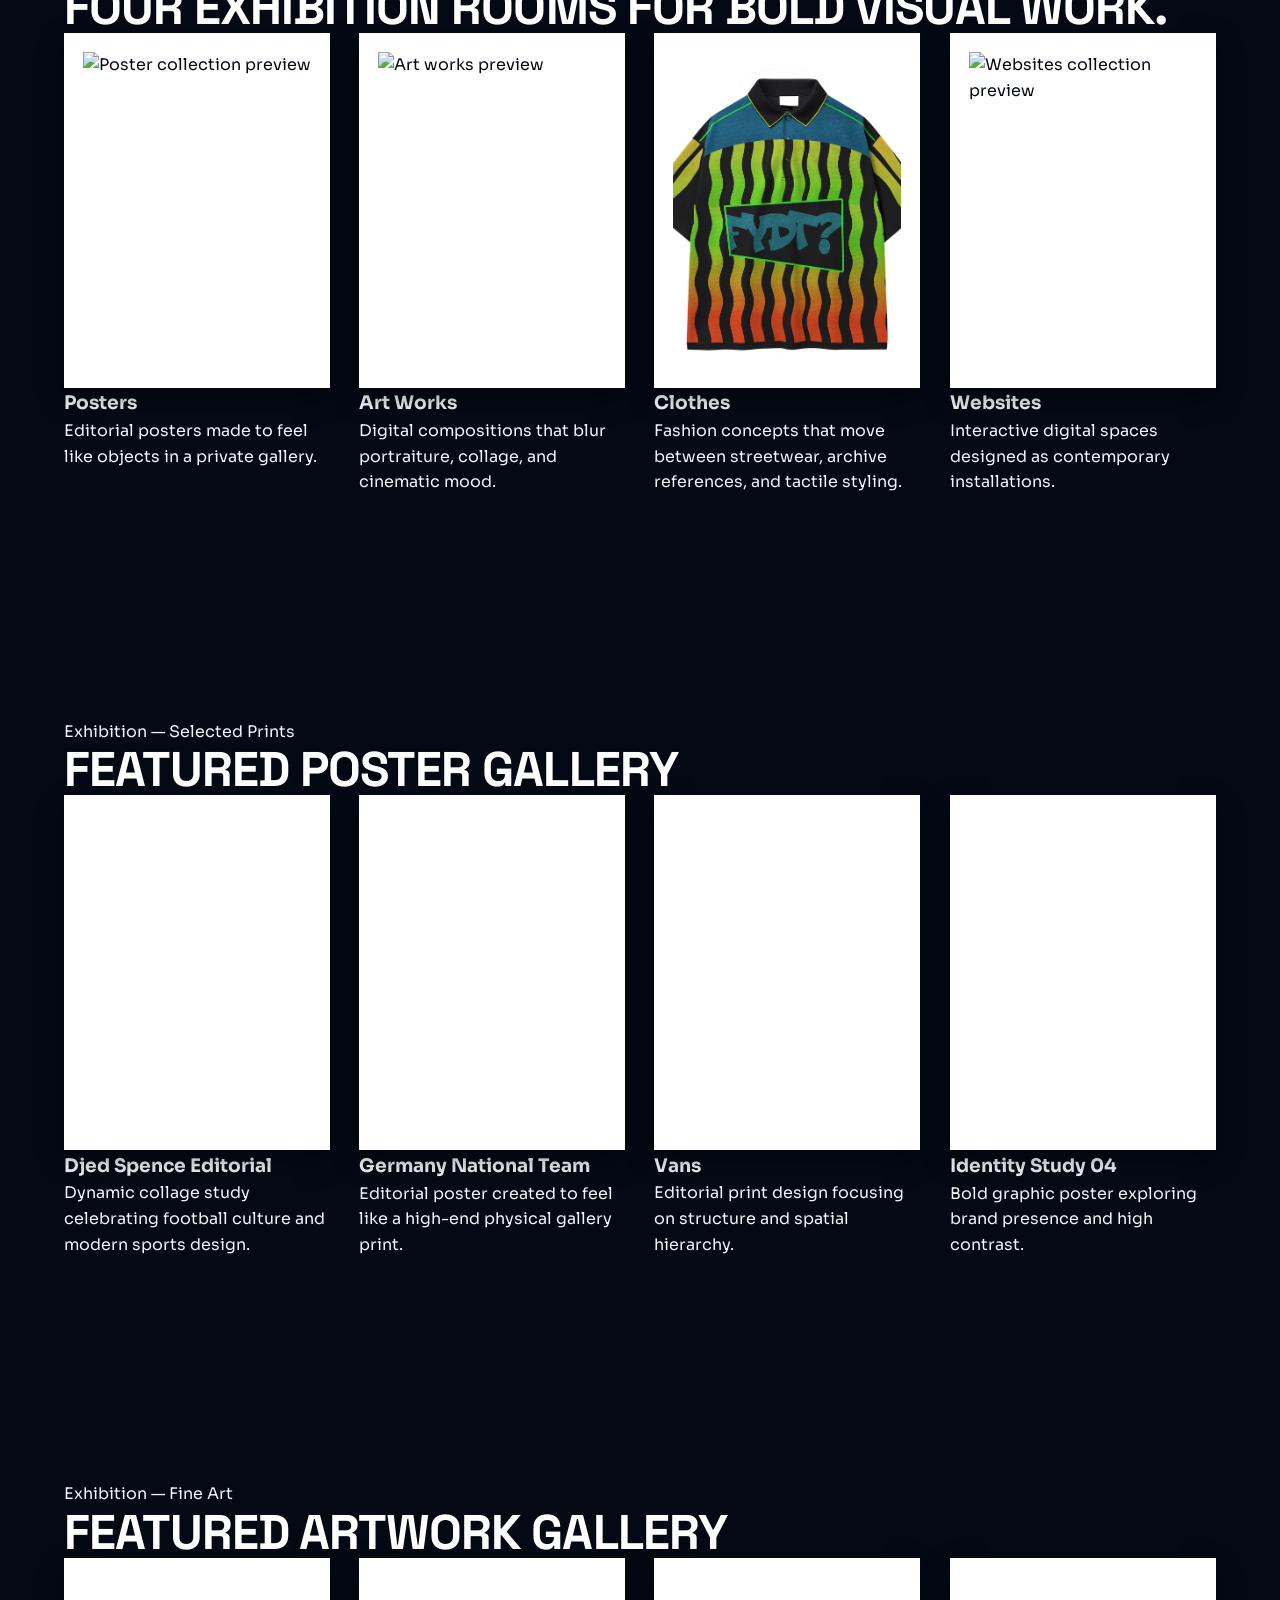
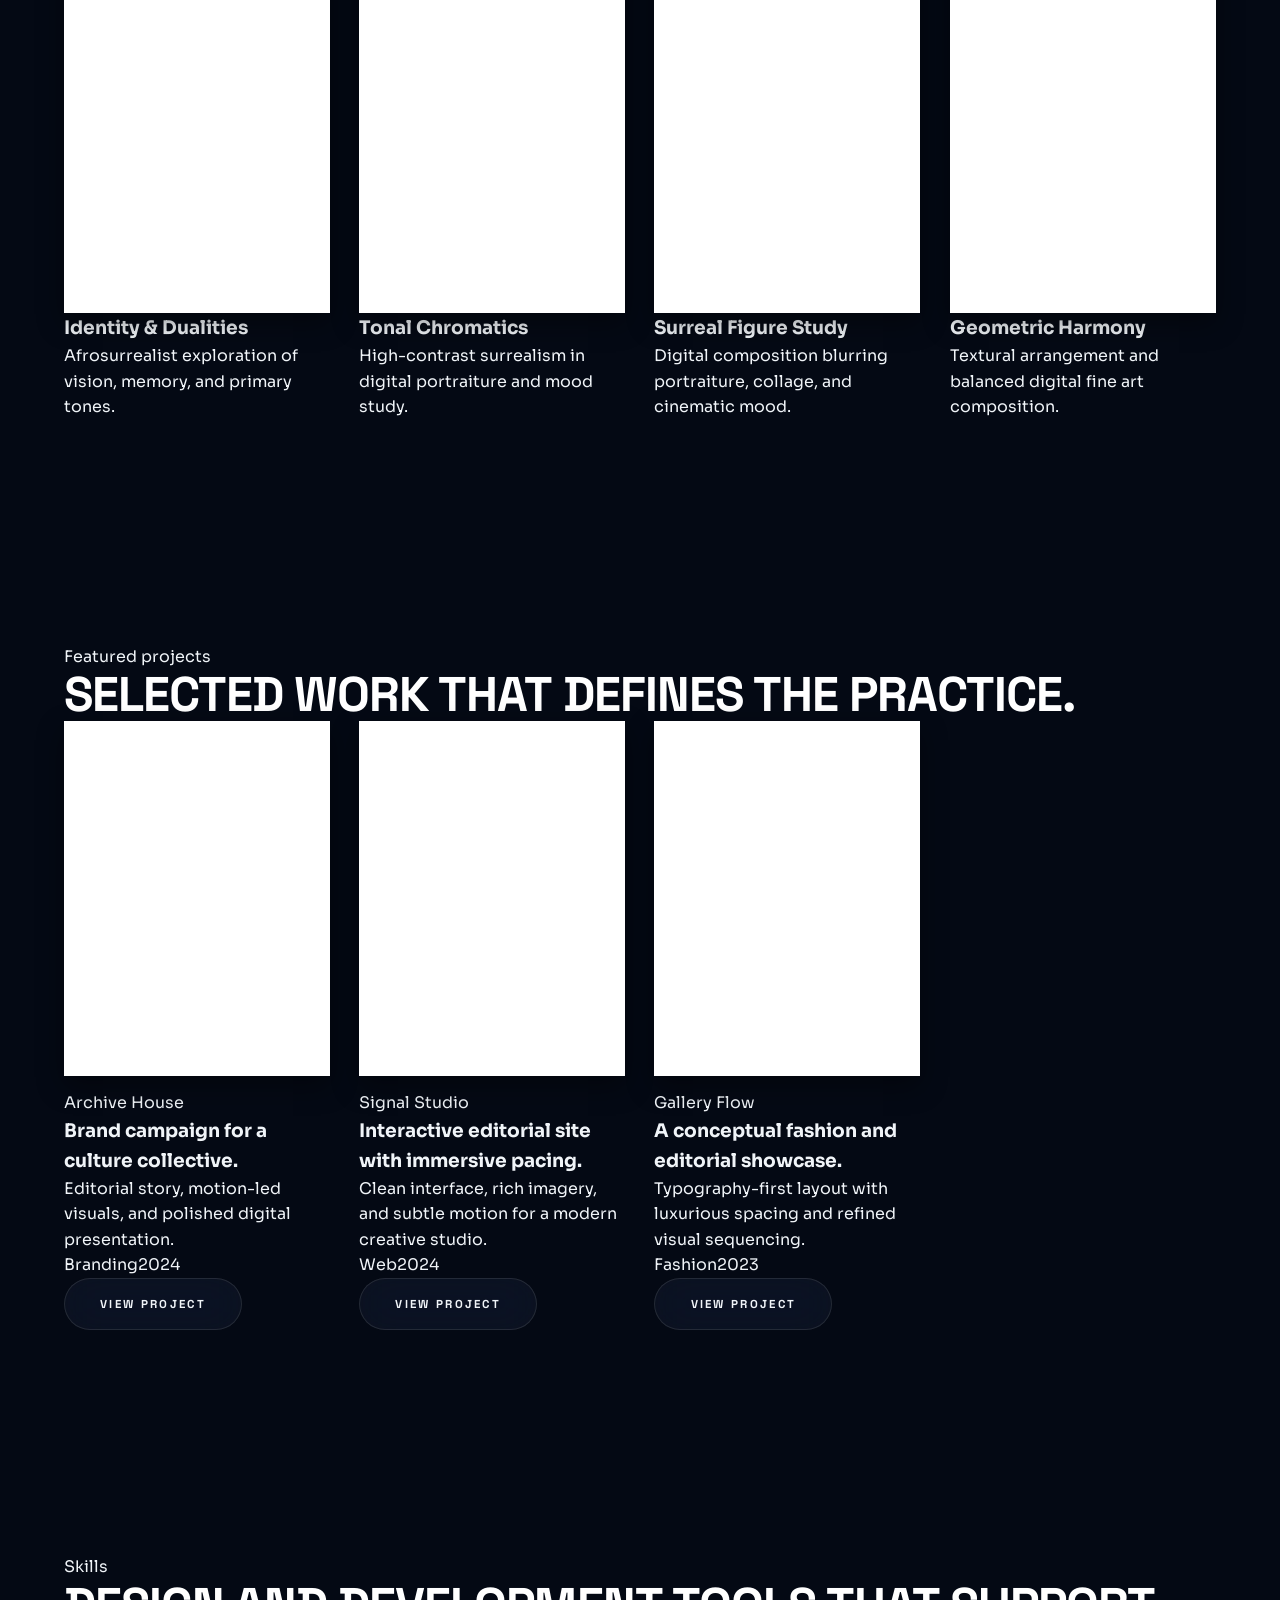
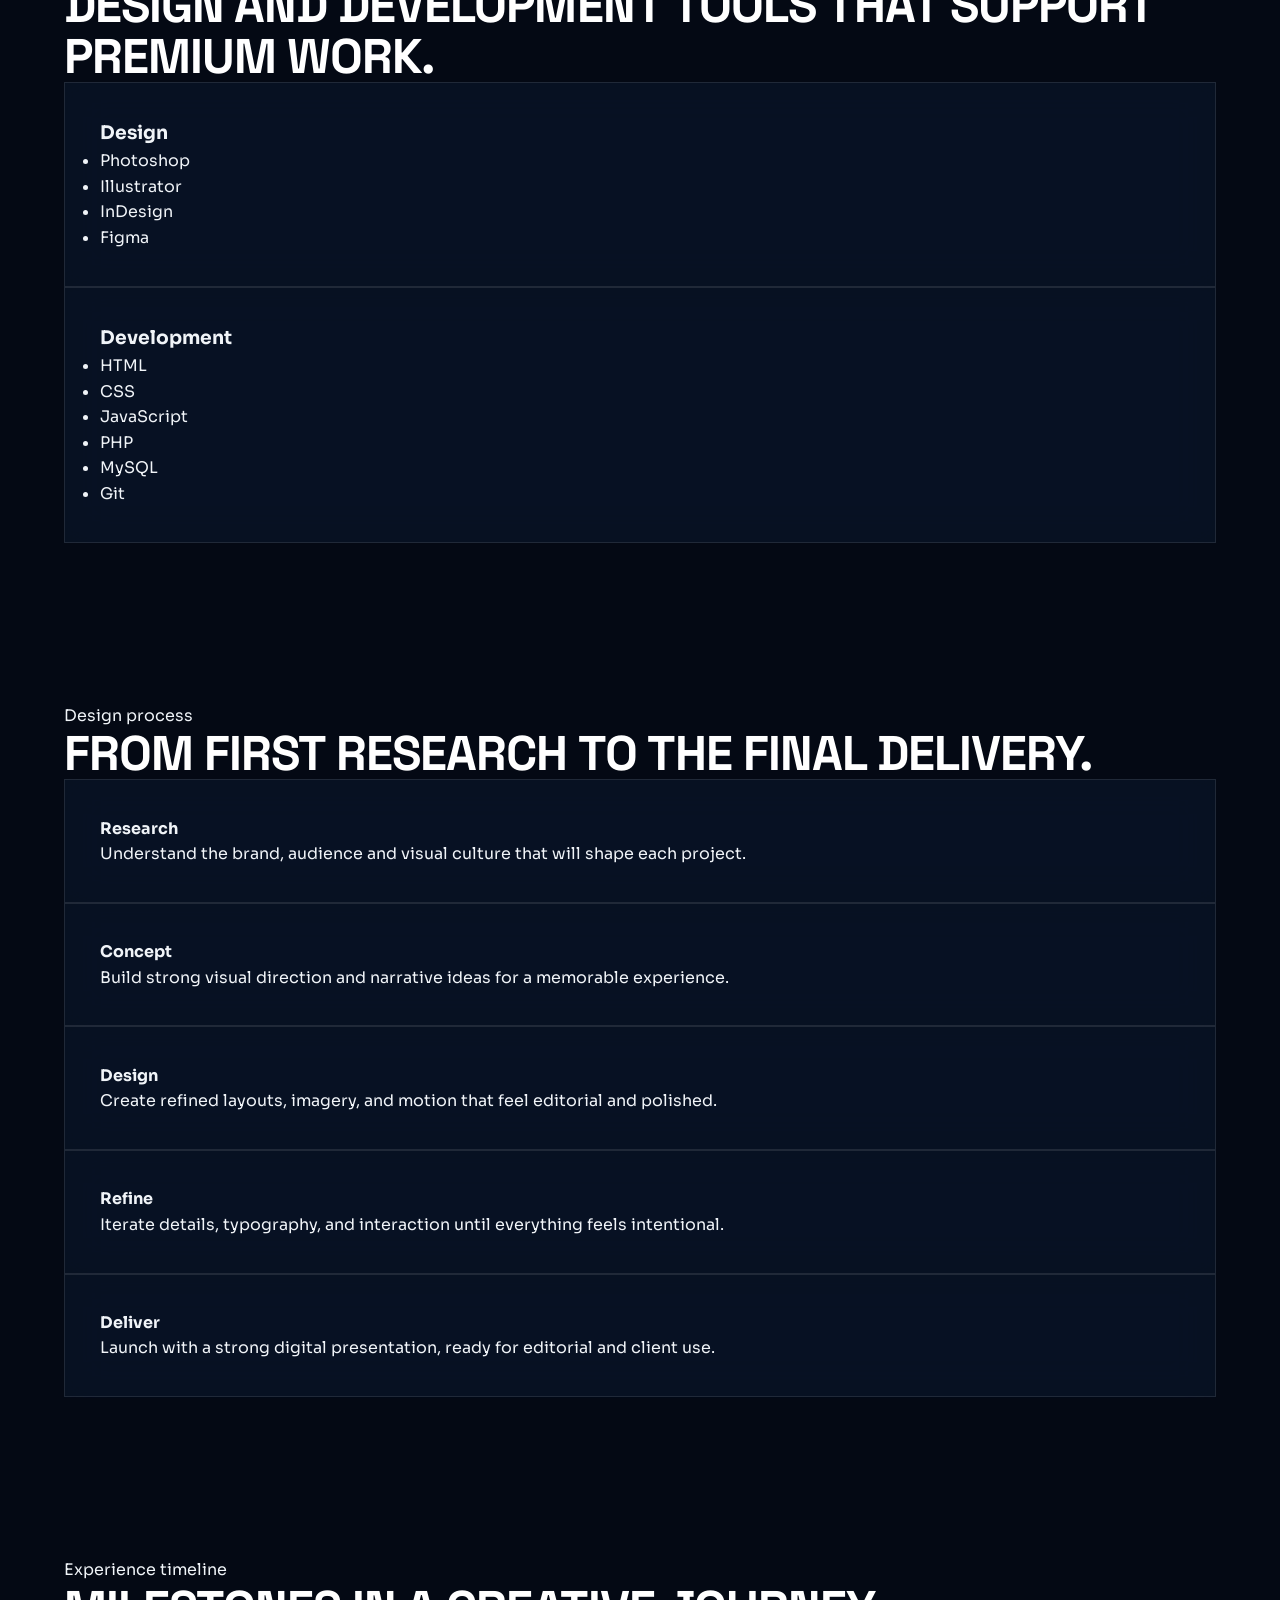
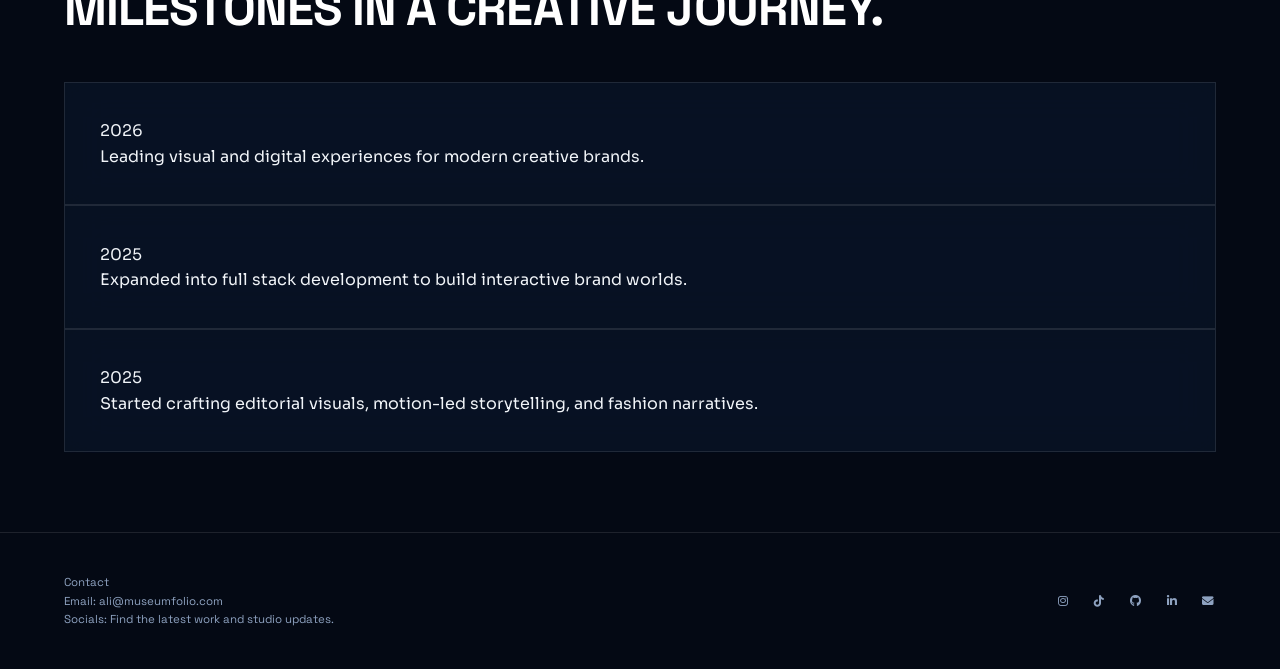
==== commit 13d45ed6: "removed website page" ====
--- a/Index.html
+++ b/Index.html
@@ -11,9 +11,13 @@
   <meta name="viewport" content="width=device-width, initial-scale=1.0">
   <meta name="description" content="Ali is a graphic designer and full stack web developer creating cinematic, museum-inspired digital experiences.">
   <title>Finn | Digital Museum</title>
+  
+  <!-- Preconnect & Preload Critical Resources -->
   <link rel="icon" type="image/png" href="Images/FYDT/Favicon.png">
   <link rel="preconnect" href="https://fonts.googleapis.com">
   <link rel="preconnect" href="https://fonts.gstatic.com" crossorigin>
+  <link rel="preload" href="https://fonts.googleapis.com/css2?family=Space+Grotesk:wght@400;500;700&family=Sora:wght@400;500;600;700&display=swap" as="style">
+  
   <link href="https://fonts.googleapis.com/css2?family=Space+Grotesk:wght@400;500;700&family=Sora:wght@400;500;600;700&display=swap" rel="stylesheet">
   <link rel="stylesheet" href="https://cdnjs.cloudflare.com/ajax/libs/font-awesome/6.5.2/css/all.min.css">
   <link rel="stylesheet" href="style.css">
@@ -23,7 +27,7 @@
   <!-- ==========================================================================
        LOADING SCREEN
        ========================================================================== -->
-  <div class="loading-screen" aria-hidden="true">
+  <div class="loading-screen" id="loadingScreen" aria-hidden="true">
     <div class="loading-dots" aria-hidden="true">
       <span></span>
       <span></span>
@@ -40,14 +44,13 @@
       <span class="nav-logo"><img src="Images/FYDT/Favicon.png" alt="Ali Muunganirwa logo"></span>
     </a>
     <button class="menu-toggle" type="button" aria-label="Toggle menu">
-      <span></span><span></span>
+      <span></span><span></span><span></span>
     </button>
     <nav class="site-nav" aria-label="Primary navigation">
       <a href="Index.html" data-nav="home" class="active">Home</a>
       <a href="posters.html" data-nav="posters">Posters</a>
       <a href="Artworks.html" data-nav="art">Art Works</a>
       <a href="clothing.html" data-nav="clothes">Clothes</a>
-      <a href="website.html" data-nav="websites">Websites</a>
     </nav>
   </header>
 
@@ -57,7 +60,7 @@
          ========================================================================== -->
     <section class="hero-section">
       <div class="hero-stage">
-        <video class="hero-background-video" muted autoplay loop playsinline preload="metadata" poster="Images/FYDT/Favicon.png" aria-hidden="true">
+        <video class="hero-background-video" muted autoplay loop playsinline preload="metadata" aria-hidden="true">
           <source src="Images/Hero/Index.mp4" type="video/mp4">
           Your browser does not support video playback.
         </video>
@@ -65,7 +68,7 @@
         
         <div class="hero-copy">
           <p class="eyebrow">Digital Museum</p>
-          <h1>Ali Muunganirwa</h1>
+          <h1>Finn</h1>
           
           <div class="hero-text-rotator" aria-live="polite">
             <span class="rotate-text active">Graphic Designer & Full Stack Web Developer</span>
@@ -198,7 +201,7 @@
                  data-versions='["Images/Posters/Poster (1).jpg"]'>
           <img src="Images/Posters/GEOFF copy.jpg" alt="Typographic Poster Study" loading="lazy">
           <div>
-            <h3>Vans </h3>
+            <h3>Vans</h3>
             <p>Editorial print design focusing on structure and spatial hierarchy.</p>
           </div>
         </article>
@@ -462,5 +465,28 @@
   <script src="https://cdnjs.cloudflare.com/ajax/libs/gsap/3.12.5/gsap.min.js"></script>
   <script src="https://unpkg.com/lenis@1.1.21/dist/lenis.min.js"></script>
   <script src="script.js"></script>
+
+  <!-- Instant Preloader Safeguard Script for Mobile -->
+  <script>
+    (function() {
+      const loader = document.getElementById('loadingScreen');
+      const dismissLoader = () => {
+        if (loader && !loader.classList.contains('hidden')) {
+          loader.classList.add('hidden');
+          document.body.classList.add('loaded');
+        }
+      };
+
+      // Dismiss immediately when DOM is interactive
+      if (document.readyState === 'interactive' || document.readyState === 'complete') {
+        dismissLoader();
+      } else {
+        document.addEventListener('DOMContentLoaded', dismissLoader);
+      }
+
+      // Hard safety timeout: loader dissolves after 1.2s maximum no matter what
+      setTimeout(dismissLoader, 1200);
+    })();
+  </script>
 </body>
 </html>
--- a/style.css
+++ b/style.css
@@ -91,6 +91,10 @@
   text-rendering: optimizeLegibility;
   position: relative;
   min-height: 100vh;
+}
+
+body.nav-open {
+  overflow: hidden; /* Prevents background scrolling when mobile menu is open */
 }
 
 a {
@@ -172,6 +176,15 @@
   mix-blend-mode: screen;
 }
 
+/* Disable expensive background cloud animations & heavy filters on mobile devices to fix lag */
+@media (max-width: 850px) {
+  body::after {
+    animation: none;
+    filter: none;
+    opacity: 0.3;
+  }
+}
+
 /* --------------------------------------------------------------------------
    04. CURSOR & PRELOADER
    -------------------------------------------------------------------------- */
@@ -364,15 +377,55 @@
 .menu-toggle {
   display: none;
   flex-direction: column;
-  gap: 0.35rem;
+  justify-content: space-between;
+  width: 28px;
+  height: 20px;
   background: transparent;
-  padding: 0.5rem;
+  padding: 0;
+  z-index: 1001;
 }
 
 .menu-toggle span {
-  width: 24px;
+  width: 100%;
   height: 2px;
   background: var(--text-main);
+  transition: all 0.3s ease;
+}
+
+/* Active hamburger icon state */
+.menu-toggle.active span:nth-child(1) {
+  transform: translateY(9px) rotate(45deg);
+}
+.menu-toggle.active span:nth-child(2) {
+  opacity: 0;
+}
+.menu-toggle.active span:nth-child(3) {
+  transform: translateY(-9px) rotate(-45deg);
+}
+
+/* Mobile Nav Overlay Backdrop */
+.nav-backdrop {
+  display: none;
+}
+
+@media (max-width: 850px) {
+  .nav-backdrop {
+    display: block;
+    position: fixed;
+    inset: 0;
+    background: rgba(2, 6, 16, 0.75);
+    backdrop-filter: blur(8px);
+    -webkit-backdrop-filter: blur(8px);
+    z-index: 998;
+    opacity: 0;
+    visibility: hidden;
+    transition: opacity 0.4s ease, visibility 0.4s ease;
+  }
+
+  body.nav-open .nav-backdrop {
+    opacity: 1;
+    visibility: visible;
+  }
 }
 
 /* --------------------------------------------------------------------------
@@ -733,9 +786,9 @@
   text-transform: uppercase;
 }
 
-/* ==========================================================================
+/* --------------------------------------------------------------------------
    09. RE-ENGINEERED SIDE-BY-SIDE MODAL (EDITORIAL ART GALLERY LOOK)
-   ========================================================================== */
+   -------------------------------------------------------------------------- */
 
 /* Outer Backdrop Overlay */
 .art-modal,
@@ -788,7 +841,11 @@
   background: rgba(4, 9, 20, 0.85);
   border: 1px solid var(--border-subtle);
   color: var(--text-main);
-  padding: 0.5rem 1rem;
+  padding: 0.6rem 1.1rem;
+  min-height: 44px;
+  display: inline-flex;
+  align-items: center;
+  justify-content: center;
   font-family: var(--font-display);
   font-size: 0.68rem;
   font-weight: 700;
@@ -837,8 +894,8 @@
   background: rgba(6, 14, 28, 0.75);
   border: 1px solid var(--border-subtle);
   color: #ffffff;
-  width: 44px;
-  height: 44px;
+  width: 48px;
+  height: 48px;
   display: grid;
   place-items: center;
   cursor: pointer;
@@ -944,6 +1001,8 @@
   gap: 0.8rem;
   overflow-x: auto;
   padding-bottom: 0.4rem;
+  scroll-snap-type: x mandatory;
+  -webkit-overflow-scrolling: touch;
 }
 
 /* Custom Webkit Scrollbar for Thumbnails */
@@ -975,6 +1034,7 @@
   background: #02050c !important;
   padding: 0 !important;
   transition: all 0.25s ease;
+  scroll-snap-align: start;
 }
 
 .version-thumbnails img.active,
@@ -1169,7 +1229,7 @@
 }
 
 /* --------------------------------------------------------------------------
-   12. RESPONSIVE BREAKPOINTS
+   12. RESPONSIVE BREAKPOINTS & MOBILE FIXES
    -------------------------------------------------------------------------- */
 @media (max-width: 1200px) {
   .poster-grid,
@@ -1184,10 +1244,11 @@
 }
 
 @media (max-width: 900px) {
+  /* Modal Mobile Overflow & Padding Fix */
   .art-modal,
   #artModal {
     align-items: flex-start;
-    padding: 1rem;
+    padding: 1rem 1rem 3.5rem 1rem; /* Added bottom padding for mobile browsers */
     overflow-y: auto;
   }
 
@@ -1195,7 +1256,7 @@
     grid-template-columns: 1fr;
     height: auto;
     max-height: none;
-    margin: auto 0;
+    margin: auto 0 2rem 0;
     overflow: visible;
   }
 
@@ -1231,26 +1292,93 @@
     padding: 2rem;
   }
 
+  /* Fixed Mobile Navigation Header Bar */
+  .site-header {
+    top: 0;
+    left: 0;
+    right: 0;
+    width: 100%;
+    padding: 0.8rem 1.2rem;
+    border-radius: 0;
+    border-left: none;
+    border-right: none;
+    border-top: none;
+    background: rgba(4, 9, 20, 0.95);
+  }
+
+  /* Scale Header Logo & Brand Text to prevent collision */
+  .brand {
+    font-size: 0.72rem;
+    letter-spacing: 0.15em;
+  }
+
+  .nav-logo {
+    padding: 0.25rem 0.6rem;
+  }
+
+  .nav-logo img {
+    height: 1.4rem;
+  }
+
+  /* Mobile Off-Screen Left-Sliding Menu Drawer */
   .site-nav {
     position: fixed;
-    inset: 0;
-    background: rgba(4, 9, 20, 0.98);
-    backdrop-filter: var(--glass-blur-heavy);
-    -webkit-backdrop-filter: var(--glass-blur-heavy);
+    top: 0;
+    left: -100%; /* Off-screen to the left */
+    bottom: 0;
+    width: 85%;
+    max-width: 320px;
+    height: 100vh;
+    height: 100dvh; /* Dynamic viewport height for mobile browsers */
+    background: #040914; /* Pure dark backdrop for optimal mobile decoding performance */
+    border-right: 1px solid var(--border-accent);
     flex-direction: column;
-    justify-content: center;
-    gap: 2rem;
-    transform: translateY(-100%);
-    transition: transform 0.4s var(--ease-out-expo);
-    padding: 2rem;
-  }
-
+    justify-content: flex-start; /* Keeps nav items aligned from top */
+    align-items: stretch;
+    padding: 6rem 2rem 3rem 2rem; /* Clears top mobile header bar */
+    gap: 1.2rem;
+    overflow-y: auto; /* Allows scrolling inside the drawer if links overflow */
+    -webkit-overflow-scrolling: touch;
+    transform: none;
+    transition: left 0.4s var(--ease-out-expo);
+    box-shadow: 10px 0 30px rgba(0, 0, 0, 0.8);
+    z-index: 999;
+  }
+
+  /* Slide drawer into view when active */
+  .site-nav.active,
   body.nav-open .site-nav {
-    transform: translateY(0);
+    left: 0;
+  }
+
+  /* Explicit formatting for all links and buttons inside site-nav */
+  .site-nav a,
+  .site-nav button,
+  .site-nav .btn {
+    display: flex !important;
+    visibility: visible !important;
+    opacity: 1 !important;
+    font-size: 1.05rem;
+    width: 100%;
+    padding: 0.8rem 0;
+    border-bottom: 1px solid var(--border-subtle);
+    color: var(--text-main);
+    text-align: left;
+    align-items: center;
+    justify-content: space-between;
+  }
+
+  .site-nav a::after {
+    display: none; /* Hide hover underline effect on mobile */
   }
 
   .menu-toggle {
     display: flex;
+  }
+
+  /* Expand Hero Text Rotator Height for Wrapping Mobile Text */
+  .hero-text-rotator {
+    min-height: 5.5rem;
   }
 }
 
@@ -1278,4 +1406,17 @@
   .hero-copy h1 {
     font-size: clamp(2.2rem, 11vw, 3.8rem);
   }
+}
+
+/* Reduced Motion Accessibility Settings */
+@media (prefers-reduced-motion: reduce) {
+  body::after,
+  .hero-copy,
+  .scroll-indicator span::before {
+    animation: none !important;
+  }
+  
+  html {
+    scroll-behavior: auto !important;
+  }
 }
